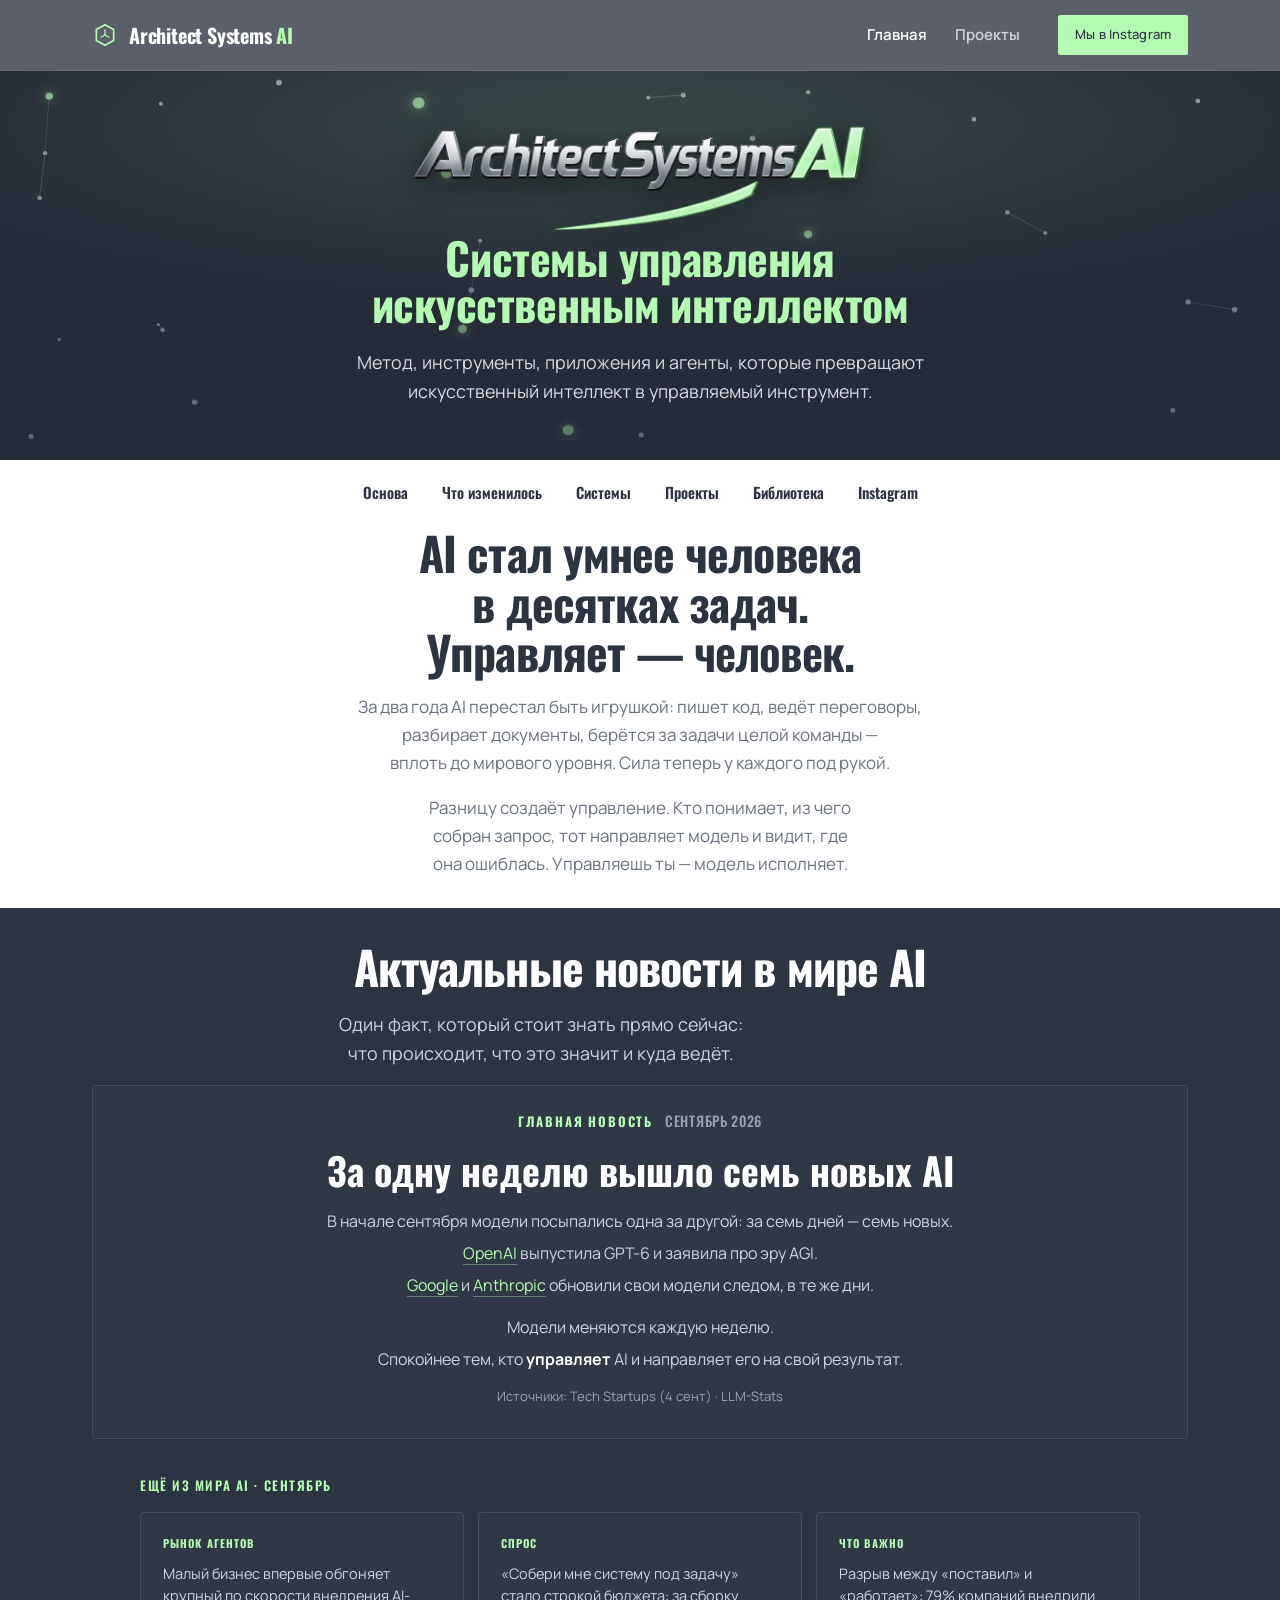
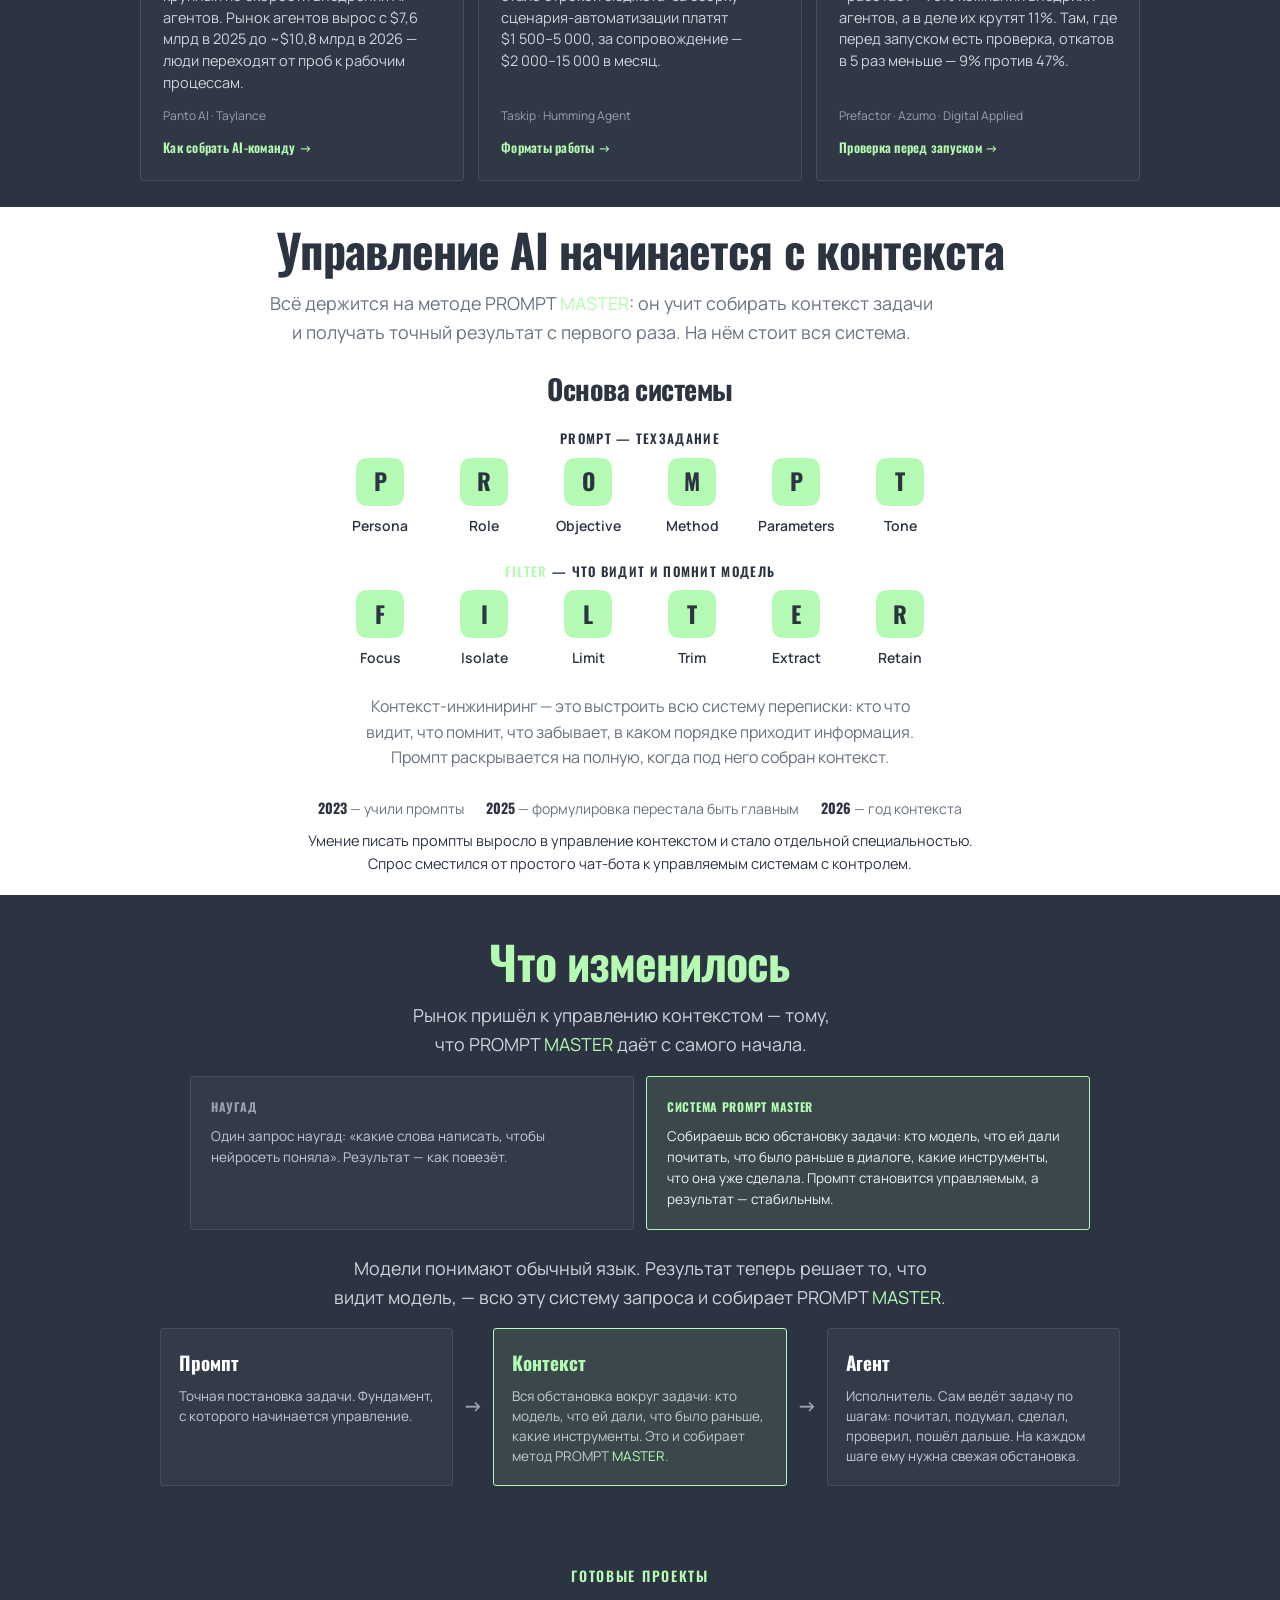
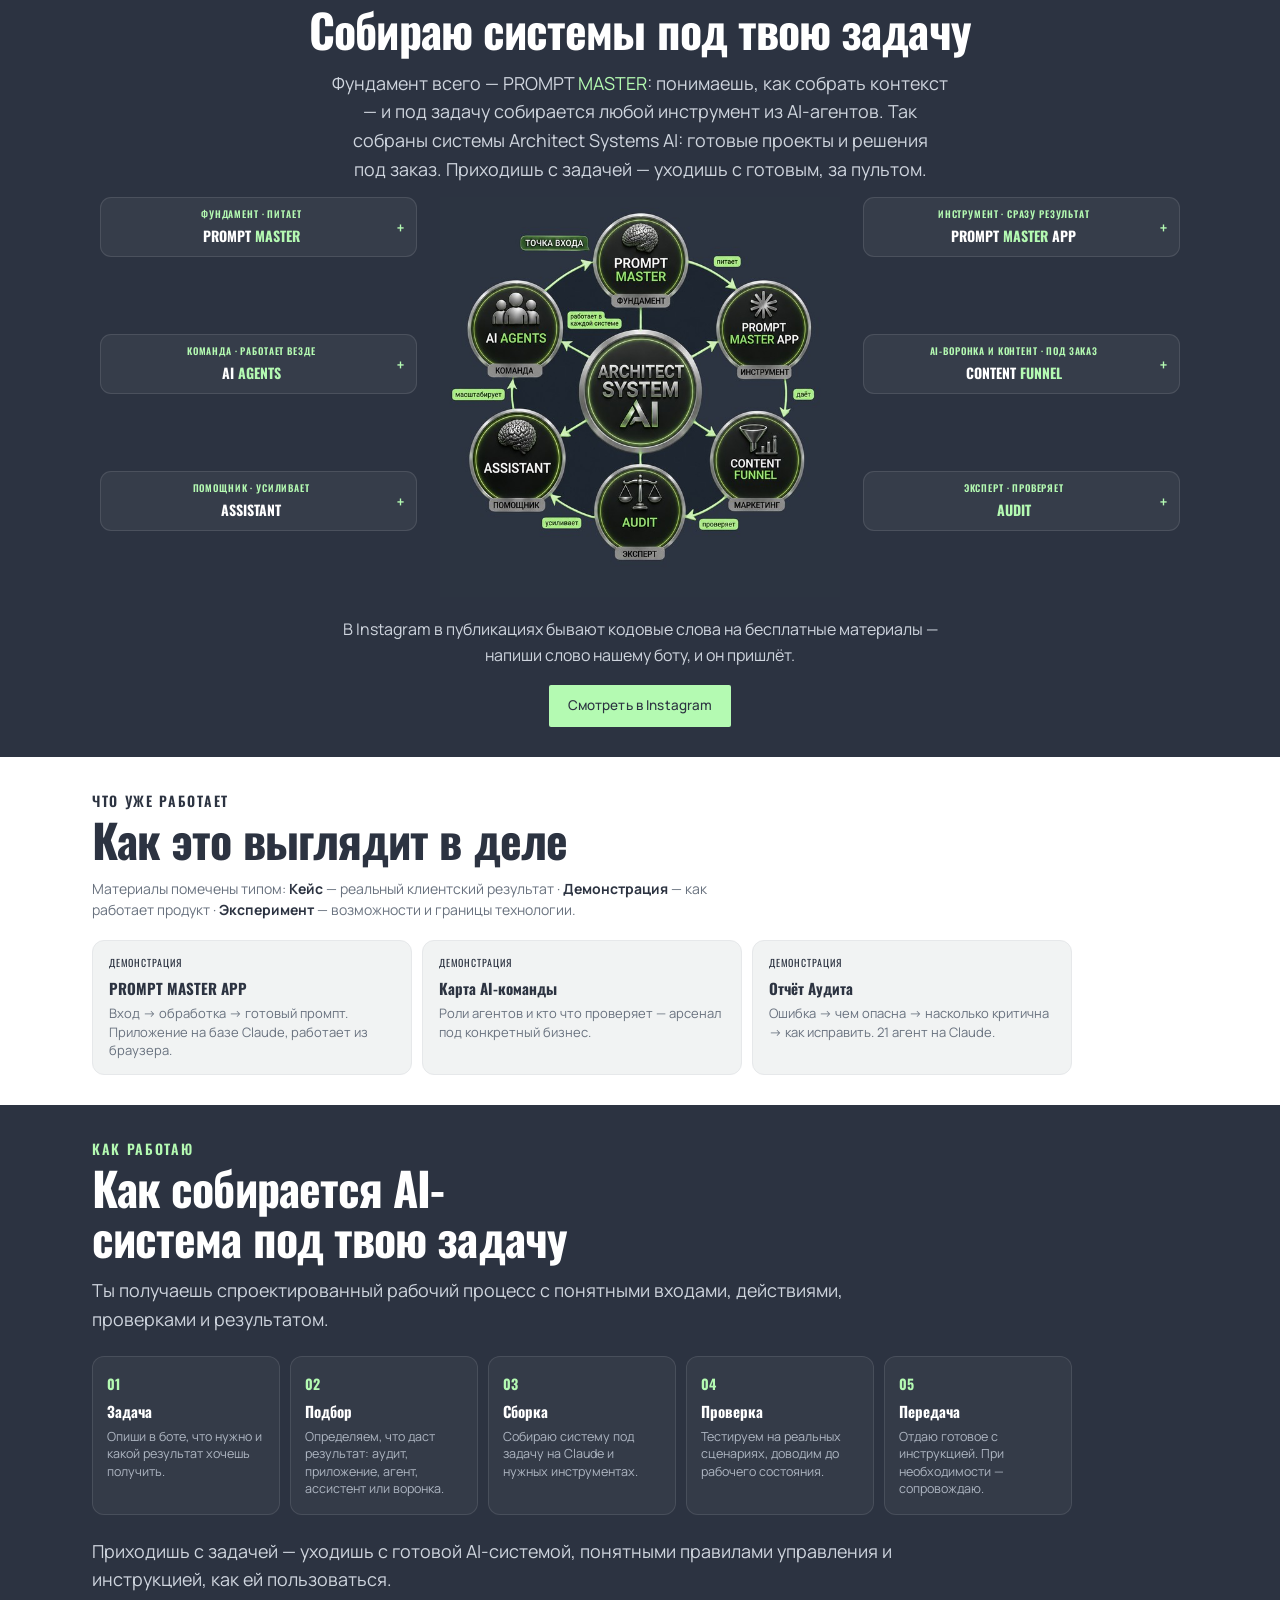
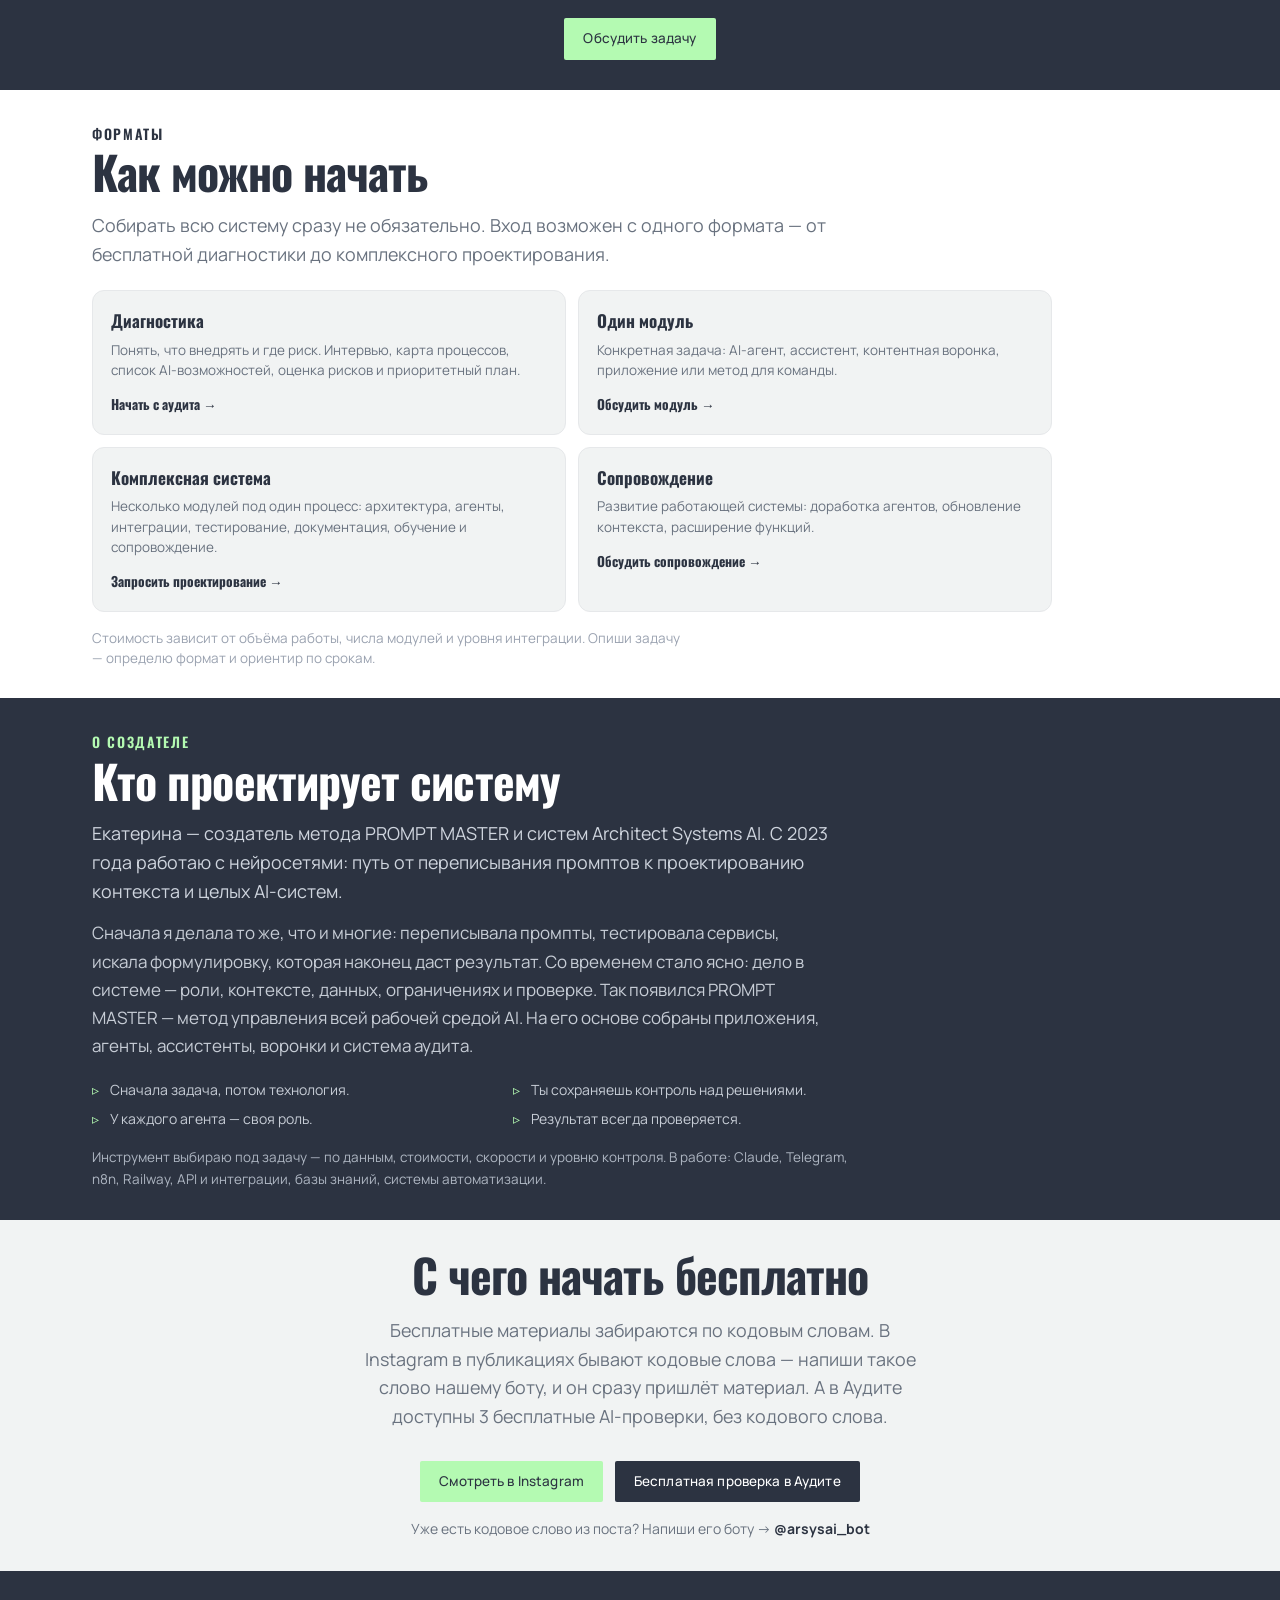
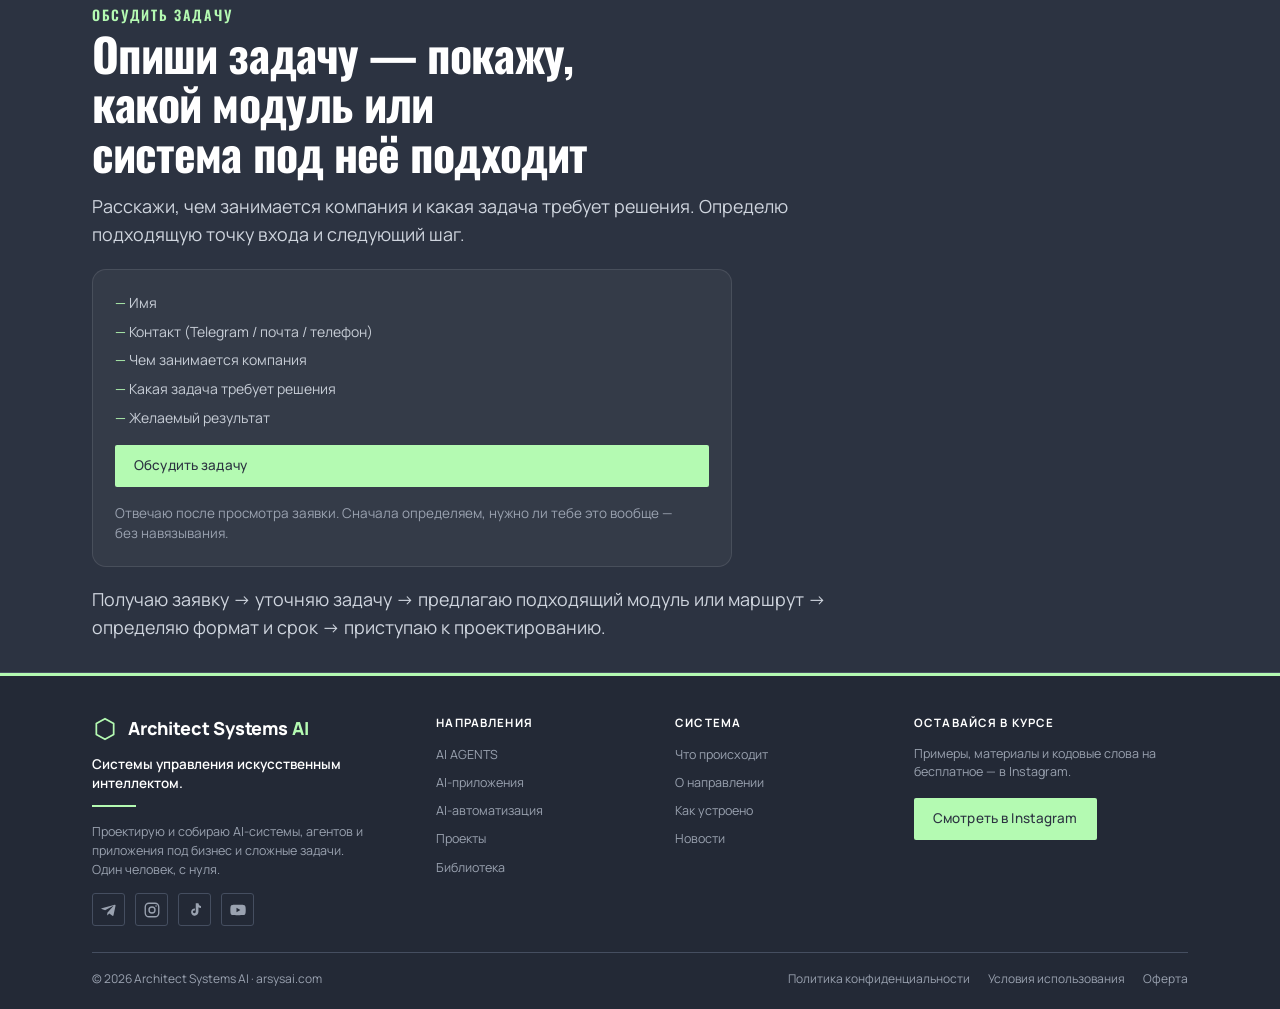
==== index.html @ 5eb2f44f "Добавлена Золотая библиотека инженера (biblioteka.html) + ссылки в хабе (лента + футер)" ====
<!DOCTYPE html>
<html lang="ru">
<head>
<meta charset="UTF-8">
<meta name="viewport" content="width=device-width, initial-scale=1.0">
<title>Architect Systems AI — управление искусственным интеллектом</title>
<meta name="description" content="Architect Systems AI — направление, которое создаёт системы управления искусственным интеллектом: метод, инструменты, приложения и агенты.">
<link rel="preconnect" href="https://fonts.googleapis.com">
<link rel="preconnect" href="https://fonts.gstatic.com" crossorigin>
<link href="https://fonts.googleapis.com/css2?family=Oswald:wght@400;500;600;700&family=Manrope:wght@400;500;600;700;800&family=Inter:wght@400;500;600;700;800;900&display=swap" rel="stylesheet">
<style>
:root{
  --dark:#2c3341; --dark-1:#252b37; --dark-2:#333b49; --dark-3:#454e60;
  --green:#B4FAB2; --green-2:#B4FAB2; --green-soft:rgba(180,250,178,.12); --green-ink:#2c3341;
  --grey:#b9bdbf; --mist:#f1f3f3; --paper:#fafbfb; --white:#ffffff;
  --ink:#2c3341; --muted:#69727f; --muted-d:#9aa2b0; --line:#e6e8ea;
  --r:3px; --maxw:1160px;
  --ease:cubic-bezier(.22,.61,.36,1);
  --font:'Manrope','Inter',-apple-system,BlinkMacSystemFont,'Segoe UI',sans-serif;
  --disp:'Oswald','Manrope','Inter',sans-serif;
}
*{margin:0;padding:0;box-sizing:border-box}
html{scroll-behavior:smooth;-webkit-text-size-adjust:100%}
body{font-family:var(--font);background:var(--white);color:var(--ink);font-size:17px;line-height:1.62;font-weight:400;-webkit-font-smoothing:antialiased;text-rendering:optimizeLegibility;overflow-x:hidden}
a{color:inherit;text-decoration:none}
canvas{display:block}
::selection{background:var(--green);color:var(--dark)}
.wrap{max-width:var(--maxw);margin:0 auto;padding:0 32px}
section{position:relative}
.dark{background:var(--dark);color:var(--white)}
.mist{background:var(--mist)}
.sec{padding:100px 0}
@media(max-width:680px){.sec{padding:20px 0}.wrap{padding:0 22px}}

h1,h2,h3{font-family:var(--disp);font-weight:800;letter-spacing:-.02em;line-height:1.08;text-wrap:balance}
h1{font-size:clamp(34px,5vw,60px)}
h2{font-size:clamp(28px,3.8vw,46px)}
h3{font-size:clamp(19px,2vw,24px);font-weight:600}
.kick{display:inline-block;font-family:var(--disp);font-size:14px;font-weight:600;letter-spacing:.12em;text-transform:uppercase;color:var(--green-ink)}
.dark .kick{color:var(--green)}
.lead{font-size:clamp(17px,1.4vw,20px);line-height:1.6;color:var(--muted);max-width:62ch;font-weight:400}
.dark .lead{color:#cfd5de}
p.body{font-size:17px;line-height:1.66;color:var(--muted);max-width:62ch;font-weight:400}
.dark p.body{color:#c7cdd6}
.gk{color:var(--green-ink);font-weight:600}
.dark .gk{color:var(--green)}

.btn{display:inline-flex;align-items:center;gap:8px;font-family:var(--font);font-size:13.5px;font-weight:500;letter-spacing:.01em;padding:9px 18px;border-radius:2px;border:1px solid transparent;cursor:pointer;transition:all .2s var(--ease);white-space:nowrap}
.btn:active{transform:translateY(1px)}
.btn-green{background:var(--green);color:var(--dark)}
.btn-green:hover{background:var(--green);filter:brightness(1.06)}
.btn-ghost{background:transparent;border-color:var(--dark-3);color:var(--white)}
.btn-ghost:hover{border-color:var(--green);color:var(--green)}
.btn-dark{background:var(--dark);color:var(--white)}
.btn-dark:hover{background:#1e232d}

.nav{position:sticky;top:0;z-index:60;background:rgba(44,51,65,.78);backdrop-filter:blur(16px);border-bottom:1px solid rgba(255,255,255,.08)}
.nav-in{display:flex;align-items:center;justify-content:space-between;height:70px}
.brand{display:flex;align-items:center;gap:11px;font-family:var(--disp);font-weight:800;font-size:20px;letter-spacing:-.01em;color:#fff}
.brand .hex{width:26px;height:26px;flex:0 0 auto}
.brand .ai{color:var(--green)}
.nav .btn{padding:8px 16px;font-size:13px}
html,body{overflow-x:hidden}
.nav-in{gap:12px}
.brand span{white-space:nowrap}
@media(max-width:680px){
  .nav-in{height:56px}
  .brand{font-size:15px;gap:8px}
  .brand .hex{width:22px;height:22px}
  .nav-in nav{display:none!important}
  .nav .btn{padding:7px 11px;font-size:12px;white-space:nowrap;flex:0 0 auto}
}

.hero{position:relative;overflow:hidden;background:var(--dark-1)}
#net{position:absolute;inset:0;width:100%;height:100%}
.hero-veil{position:absolute;inset:0;background:radial-gradient(110% 80% at 50% 14%,rgba(180,250,178,.14),transparent 58%),linear-gradient(180deg,rgba(37,43,55,.28),rgba(37,43,55,.62))}
.hero-in{position:relative;z-index:2;width:100%;display:flex;justify-content:center;text-align:center;padding:22px 0 54px}
.hero-left{max-width:900px;margin:0 auto}
@media(max-width:860px){.hero-left{max-width:100%}}
.hero .postline{color:var(--green);max-width:none;margin:0 auto}
.hero .lead{margin:22px auto 0;max-width:54ch;color:#d7dce3}
.hero-foot{position:relative;z-index:2;padding-bottom:28px}
.hero-foot .wrap{display:flex;flex-wrap:wrap;gap:12px 30px;font-family:var(--disp);font-size:16px;font-weight:600;color:#cfd5de}
.hero-foot a{color:#cfd5de;transition:color .2s}
.hero-foot a:hover{color:var(--green)}

/* логотип бренда (реальный файл logo.png) */
.logo-img{display:block;width:100%;max-width:min(480px,80%);height:auto;margin:0 auto -18px;filter:drop-shadow(0 6px 16px rgba(0,0,0,.5))}
@media(max-width:520px){.logo-img{max-width:78%}}
.postline{font-family:var(--disp);font-weight:700;color:var(--green);font-size:clamp(26px,4.4vw,44px);letter-spacing:-.01em;line-height:1.04;max-width:15ch}
@media(max-width:520px){.logo3d{white-space:normal}}

.asym{display:grid;grid-template-columns:1.1fr .9fr;gap:52px;align-items:end}
@media(max-width:820px){.asym{grid-template-columns:1fr;gap:22px}}

/* новостной блок */
.newshead{display:flex;flex-wrap:wrap;gap:12px;align-items:center;margin-bottom:18px}
.newstag{font-family:var(--disp);font-size:13px;font-weight:700;letter-spacing:.14em;text-transform:uppercase;color:var(--green)}
.newsdate{font-family:var(--disp);font-size:14px;color:var(--muted-d);font-weight:500;text-transform:uppercase;letter-spacing:.05em}
.roads{display:grid;grid-template-columns:1fr 1fr;gap:14px;margin-top:40px}
.road{border-radius:var(--r);padding:32px 30px;display:flex;flex-direction:column}
.road .rlabel{font-family:var(--disp);font-size:14px;font-weight:600;letter-spacing:.08em;text-transform:uppercase;margin-bottom:14px;display:inline-flex;align-items:center;gap:9px}
.road .rlabel .ar{font-size:17px}
.road h3{font-size:21px;margin-bottom:12px}
.road p{font-size:15.5px;line-height:1.55}
.road .big{font-family:var(--disp);font-weight:700;font-size:clamp(34px,4.4vw,52px);letter-spacing:0;line-height:1;margin:16px 0 6px}
.road .cap{font-size:14px}
.road .fact{margin-top:auto;padding-top:18px;font-family:var(--disp);font-size:14px;font-weight:600;letter-spacing:.04em;text-transform:uppercase}
.road-down{background:var(--dark-2);border:1px solid var(--dark-3)}
.road-down .rlabel{color:var(--muted-d)}
.road-down h3{color:#fff}
.road-down p{color:#c3cad3}
.road-down .big{color:#fff}
.road-down .fact{color:var(--green)}
.road-up{background:var(--green)}
.road-up .rlabel,.road-up h3,.road-up p,.road-up .big,.road-up .fact{color:var(--dark)}
@media(max-width:760px){.roads{grid-template-columns:1fr}}
.sources{margin-top:28px;display:flex;flex-wrap:wrap;gap:10px 16px;align-items:center;font-size:13.5px;color:var(--muted-d)}
.sources a{color:#cfd5de;border-bottom:1px solid var(--dark-3);padding-bottom:2px;transition:all .2s}
.sources a:hover{color:var(--green);border-color:var(--green)}
.newsitem{border:1px solid var(--dark-3);background:rgba(255,255,255,.02);border-radius:var(--r);padding:40px;margin-top:42px}
.newstitle{font-family:var(--disp);font-size:clamp(24px,3.2vw,38px);color:#fff;line-height:1.05;letter-spacing:0;margin-bottom:14px;font-weight:700}
.newscta{margin-top:20px;display:flex;flex-wrap:wrap;align-items:center;justify-content:space-between;gap:18px;padding:24px 30px;background:var(--dark-2);border:1px solid var(--dark-3);border-radius:var(--r)}
.newscta p{color:#fff;font-size:16px;font-weight:500;max-width:46ch}
@media(max-width:680px){.newsitem{padding:26px 22px}}

/* что такое ASA */
.def{background:var(--mist);border:1px solid var(--line);border-radius:var(--r);padding:38px 40px;margin-top:32px}
.def .short{font-family:var(--disp);font-weight:600;font-size:clamp(22px,2.6vw,32px);line-height:1.15;letter-spacing:0;color:var(--ink);border-left:3px solid var(--green);padding-left:22px;margin-top:24px}
.def .short .gk{color:var(--green-ink)}
@media(max-width:680px){.def{padding:28px 24px}}
.pullline{font-family:var(--disp);font-weight:800;font-size:clamp(20px,2.3vw,27px);line-height:1.25;color:var(--ink);border-left:3px solid var(--green);padding-left:20px;margin:24px 0}

/* что создаёт */
.pillars{display:grid;grid-template-columns:repeat(3,1fr);gap:14px;margin-top:44px}
.pillar{background:var(--dark-2);border:1px solid var(--dark-3);border-radius:var(--r);padding:32px 28px;transition:border-color .25s}
.pillar:hover{border-color:var(--green)}
.pillar .pn{font-family:var(--disp);font-size:14px;font-weight:600;letter-spacing:.1em;text-transform:uppercase;color:var(--green);margin-bottom:16px}
.pillar h3{color:#fff;margin-bottom:11px;font-size:22px}
.pillar p{font-size:15px;color:#c3cad3;line-height:1.55}
@media(max-width:820px){.pillars{grid-template-columns:1fr}}

/* как устроено */
.ladder{display:flex;flex-direction:column;gap:12px;margin-top:42px}
.lrow{display:grid;grid-template-columns:minmax(170px,240px) 1fr;gap:24px;align-items:center;background:var(--white);border:1px solid var(--line);border-radius:var(--r);padding:24px 28px}
.lrow .lterm{font-family:var(--disp);font-weight:600;font-size:clamp(18px,1.9vw,22px);color:var(--ink);letter-spacing:.01em}
.lrow .ldesc{font-size:16px;color:var(--muted);line-height:1.5}
.lrow.hl{background:var(--dark);border-color:var(--dark)}
.lrow.hl .lterm{color:var(--green)}
.lrow.hl .ldesc{color:#dfe4ea}
@media(max-width:620px){.lrow{grid-template-columns:1fr;gap:6px;padding:20px 22px}}
.chain{display:flex;flex-wrap:wrap;align-items:center;gap:10px 12px;margin-top:20px;padding:26px 30px;background:var(--dark);border-radius:var(--r)}
.chain .cn{font-family:var(--disp);font-weight:600;font-size:clamp(15px,1.7vw,20px);color:#fff;letter-spacing:.02em;text-transform:uppercase}
.chain .cn.k{color:var(--green)}
.chain .ca{color:var(--muted-d);font-weight:700;font-size:16px}

/* что создано */
.names{display:flex;flex-wrap:wrap;gap:12px;margin:38px 0 32px}
.names a{display:inline-flex;align-items:center;gap:11px;padding:14px 24px;border:1px solid var(--line);border-radius:var(--r);font-family:var(--disp);font-size:18px;font-weight:600;letter-spacing:.02em;color:var(--ink);background:var(--white);transition:all .2s var(--ease)}
.names a::before{content:"";width:8px;height:8px;background:var(--green);flex:0 0 auto}
.names a:hover{border-color:var(--green-ink)}

.cta{text-align:center;max-width:720px;margin:0 auto}
.cta h2{margin-bottom:16px}
.cta .lead{margin:0 auto 30px;color:#cfd5de}
.cta .btns{display:flex;gap:12px;justify-content:center;flex-wrap:wrap}
.cta .note{margin-top:20px;font-size:14px;color:var(--muted-d)}

.foot{background:#232936;color:var(--muted-d);padding:0 0 20px;border-top:1px solid var(--dark-3)}
.foot-accent{height:3px;background:var(--green);width:100%}
.foot .wrap{padding-top:38px}
.foot-grid{display:grid;grid-template-columns:1.5fr 1fr 1fr 1.3fr;gap:28px;padding-bottom:26px;border-bottom:1px solid var(--dark-3)}
.foot-mark{display:flex;align-items:center;gap:10px;font-weight:800;font-size:18px;letter-spacing:-.01em;color:#fff;margin-bottom:12px}
.foot-mark .hex{width:26px;height:26px;flex:0 0 auto}
.foot-mark .ai{color:var(--green)}
.foot-pos{color:#fff;font-size:13.5px;font-weight:600;line-height:1.4;max-width:28ch;margin-bottom:12px}
.foot-divider{width:44px;height:2px;background:var(--green);margin:0 0 16px}
.foot-desc{font-size:12.5px;line-height:1.5;color:var(--muted-d);max-width:34ch}
.foot-social{display:flex;gap:10px;margin-top:14px}
.foot-social a{width:33px;height:33px;border:1px solid var(--dark-3);border-radius:3px;display:flex;align-items:center;justify-content:center;color:var(--muted-d);transition:all .2s}
.foot-social a:hover{border-color:var(--green);color:var(--green)}
.foot-social svg{width:18px;height:18px}
.foot h5{color:#fff;font-size:11.5px;font-weight:700;letter-spacing:.1em;text-transform:uppercase;margin-bottom:12px}
.foot-col ul{list-style:none;display:flex;flex-direction:column;gap:8px;font-size:12.5px}
.foot-col ul a:hover{color:var(--green)}
.foot-sub .btn{margin-top:16px}
.foot-bot{padding-top:16px;display:flex;justify-content:space-between;gap:12px;flex-wrap:wrap;font-size:12px}
.foot-legal{display:flex;gap:18px;flex-wrap:wrap}
.foot-legal a{transition:color .2s}
.foot-legal a:hover{color:var(--green)}
@media(max-width:860px){.foot-grid{grid-template-columns:1fr 1fr;gap:32px}}
@media(max-width:560px){.foot-grid{grid-template-columns:1fr;gap:22px}.foot .wrap{padding-top:28px}}

@media(max-width:680px){
  .kick,h1,h2,h3,.lead,p.body,.src,.newstitle,.pullline,.def,.pillar{text-align:center}
  .asym>div,.hero-left{text-align:center}
  .hero-left{max-width:100%}
  .pullline{border-left:none;border-top:3px solid var(--green);padding:16px 0 0}
  .def .short{border-left:none;border-top:3px solid var(--green);padding:16px 0 0}
  .newshead,.sources,.names,.hero-foot .wrap,.road .rlabel,.foot-mark,.foot-social,.foot-legal,.cta .btns{justify-content:center}
  .lrow{grid-template-columns:1fr;text-align:center}
  .road,.foot-grid,.foot-bot{text-align:center}
  .foot-pos,.foot-desc,.foot-divider{margin-left:auto;margin-right:auto}
  #built{text-align:center}
}
.rv{opacity:0;transform:translateY(24px);transition:opacity .6s var(--ease),transform .6s var(--ease)}
.rv.in{opacity:1;transform:none}
@media(prefers-reduced-motion:reduce){.rv{opacity:1;transform:none;transition:none}}

/* === всё по центру + компактнее (десктоп и мобилка) === */
.sec{padding:30px 0;text-align:center}
.sec>.wrap>*{margin-left:auto;margin-right:auto}
/* всё по центру; строки балансируем, чтобы предложение не начиналось в конце строки */
.sec .lead{text-wrap:balance}
.sec .body{max-width:640px;margin-left:auto;margin-right:auto;text-wrap:balance}
h1,h2,h3,.pullline{text-wrap:balance}
.asym{grid-template-columns:1fr;justify-items:center;gap:16px;max-width:820px}
.asym>div{text-align:center}
.newsitem{text-align:center}
.newshead,.sources,.names,.newscta,.chain{justify-content:center}
.road{text-align:center}
.road .rlabel{justify-content:center}
.ladder{max-width:860px}
.lrow{grid-template-columns:1fr;text-align:center;gap:8px}
.def{text-align:center}
.def .short,.pullline{border-left:none;border-top:3px solid var(--green);padding:16px 0 0}
.pillar{text-align:center}
/* контентные секции ниже кольца — текст по левому краю, без «пирамид» */
#proof,#process,#formats,#about,#faq,#cta{text-align:left}
#proof>.wrap>*,#process>.wrap>*,#formats>.wrap>*,#about>.wrap>*,#faq>.wrap>*,#cta>.wrap>*{margin-left:0!important;margin-right:0!important}
#proof .lead,#process .lead,#formats .lead,#about .lead,#about .body,#faq .q,#faq .a,#cta .lead,#formats .afterreq,#cta .afterreq,#proof .prooftypes{margin-left:0!important;margin-right:0!important;max-width:74ch;text-align:left;text-wrap:pretty}
/* раздел «Что изменилось» — компактнее, заголовок зелёный */
#what{padding-bottom:20px}
#ladder{padding-top:22px}
#ladder h2{color:var(--green)}
#ladder .beforeafter{margin-top:18px}
#ladder .lead{margin-top:10px}
#ladder .steps3{margin-top:16px}
/* лицо ASA — карточки систем */
.sysintro{max-width:820px;margin:0 auto}
.sysgrid{display:grid;grid-template-columns:repeat(3,1fr);gap:14px;margin-top:38px;text-align:left}
@media(max-width:900px){.sysgrid{grid-template-columns:1fr 1fr}}
@media(max-width:600px){.sysgrid{grid-template-columns:1fr}}
.syscard{display:flex;flex-direction:column;background:var(--white);border:1px solid var(--line);border-radius:var(--r);padding:26px 24px;text-decoration:none;transition:box-shadow .25s,border-color .25s}
.syscard:hover{box-shadow:0 18px 40px -26px rgba(44,51,65,.3);border-color:var(--green)}
.syscard.base{border-color:var(--green);background:rgba(180,250,178,.07)}
/* кольцо-экосистема ASA */
.eco{position:relative;max-width:760px;margin:34px auto 0;aspect-ratio:1/1}
.eco-ring{position:absolute;inset:0;pointer-events:none}
.eco-ring svg{width:100%;height:100%;display:block}
.eco-center{position:absolute;left:50%;top:50%;transform:translate(-50%,-50%);width:32%;aspect-ratio:1;border-radius:50%;background:var(--dark);color:#fff;display:flex;align-items:center;justify-content:center;text-align:center;font-family:'Oswald',sans-serif;font-weight:700;font-size:clamp(13px,1.6vw,19px);line-height:1.15;letter-spacing:.02em;box-shadow:0 20px 50px -20px rgba(44,51,65,.5)}
.eco-center b{color:var(--green)}
.eco-node{position:absolute;transform:translate(-50%,-50%);width:30%;background:var(--white);border:1px solid var(--line);border-radius:14px;padding:12px 14px;text-align:left;text-decoration:none;box-shadow:0 12px 30px -22px rgba(44,51,65,.5);transition:border-color .2s,box-shadow .2s}
.eco-node:hover{border-color:var(--green);box-shadow:0 16px 34px -20px rgba(44,51,65,.45)}
.eco-node.entry{border-color:var(--green);background:rgba(180,250,178,.10)}
.eco-node .en-role{font-family:'Oswald',sans-serif;font-weight:600;font-size:10.5px;letter-spacing:.12em;text-transform:uppercase;color:var(--green-ink)}
.eco-node .en-name{font-family:'Oswald',sans-serif;font-weight:700;font-size:15px;color:var(--ink);margin-top:2px}
.eco-node .en-d{font-size:11.5px;color:var(--muted);line-height:1.35;margin-top:5px}
.eco-node .en-entry{display:inline-block;margin-top:6px;font-family:'Oswald',sans-serif;font-size:9.5px;font-weight:600;letter-spacing:.08em;text-transform:uppercase;color:var(--dark);background:var(--green);border-radius:20px;padding:2px 8px}
.n1{left:50%;top:12%}.n2{left:82%;top:31%}.n3{left:82%;top:69%}.n4{left:50%;top:88%}.n5{left:18%;top:69%}.n6{left:18%;top:31%}
.eco-verb{position:absolute;transform:translate(-50%,-50%);font-family:'Oswald',sans-serif;font-weight:600;font-size:10.5px;letter-spacing:.06em;text-transform:uppercase;color:var(--muted);background:var(--mist);padding:4px 9px;border-radius:20px;border:1px solid var(--line);white-space:nowrap}
.v1{left:70%;top:15%}.v2{left:90%;top:50%}.v3{left:70%;top:85%}.v4{left:30%;top:85%}.v5{left:10%;top:50%}.v6{left:30%;top:15%}
.scen{max-width:820px;margin:24px auto 0;display:flex;flex-direction:column;gap:10px}
.scenrow{display:flex;gap:14px;align-items:baseline;background:var(--mist);border:1px solid var(--line);border-radius:12px;padding:13px 20px;text-align:left}
.scenrow .scl{font-family:'Oswald',sans-serif;font-weight:600;font-size:12px;letter-spacing:.1em;text-transform:uppercase;color:var(--green-ink);white-space:nowrap}
.scenrow .scflow{color:var(--ink);font-size:15px;line-height:1.4}
/* тёмный showcase: круг в центре, карточки вокруг него */
.darkshow{background:var(--dark)}
.midcta{max-width:640px;margin:20px auto 0;text-align:center}
.midcta p{color:#cfd5de;font-size:16px;margin-bottom:16px}
.cxlead{max-width:760px;margin:14px auto 0;color:var(--muted);font-size:16px;line-height:1.6;text-wrap:balance}
.cxpair{display:grid;grid-template-columns:1fr 1fr;gap:16px;max-width:960px;margin:24px auto 0;text-align:left}
@media(max-width:760px){.cxpair{grid-template-columns:1fr}}
.cxcol{background:var(--mist);border:1px solid var(--line);border-radius:14px;padding:18px 20px}
.cxcol.filter{border-color:var(--green);background:rgba(180,250,178,.06)}
.cxcol h3{font-family:'Oswald',sans-serif;font-size:18px;color:var(--ink)}
.cxcol .sub{font-size:12.5px;color:var(--muted);margin:2px 0 12px}
.cxrow{display:flex;gap:10px;align-items:flex-start;padding:7px 0;border-top:1px solid var(--line)}
.cxrow .l{flex:0 0 auto;width:24px;height:24px;border-radius:6px;background:var(--green);color:var(--dark);font-family:'Oswald',sans-serif;font-weight:700;font-size:13px;display:flex;align-items:center;justify-content:center}
.cxrow .t{font-size:13px;color:var(--muted);line-height:1.4}
.cxrow .t b{color:var(--ink)}
.cxtrend{max-width:820px;margin:26px auto 0;display:flex;flex-direction:column;gap:10px}
.cxtl{display:flex;gap:10px 22px;justify-content:center;flex-wrap:wrap;font-size:14px;color:var(--muted)}
.cxtl span b{color:var(--green-ink);font-family:'Oswald',sans-serif}
.cxnote{font-size:14.5px;color:var(--ink);line-height:1.55;text-wrap:balance}
.forwho{max-width:760px;margin:22px auto 0;display:flex;flex-direction:column;gap:10px}
.forwho .fw{background:var(--mist);border:1px solid var(--line);border-radius:12px;padding:13px 18px;text-align:center}
.forwho .fw b{color:var(--ink);font-family:'Oswald',sans-serif;font-weight:700}
.forwho .fw span{color:var(--muted)}
.faq{max-width:720px;margin:20px auto 0}
.faq .q{font-family:'Oswald',sans-serif;font-weight:700;font-size:17px;color:var(--ink);margin-top:18px}
.faq .a{color:var(--muted);font-size:15px;margin-top:4px;text-wrap:balance}
.ecolayout{display:grid;gap:11px;max-width:1080px;margin:14px auto 0;align-items:center;
  grid-template-columns:0.9fr 1.2fr 0.9fr;
  grid-template-areas:"c1 mid c4" "c2 mid c5" "c3 mid c6"}
.circleimg{grid-area:mid;width:100%;max-width:400px;height:auto;display:block;justify-self:center}
.ecocard{align-self:start;background:rgba(255,255,255,.05);border:1px solid rgba(255,255,255,.10);border-radius:11px;transition:border-color .2s,background .2s}
.ecocard[open]{border-color:var(--green);background:rgba(180,250,178,.06)}
.ecocard>summary{list-style:none;cursor:pointer;padding:9px 28px 9px 13px;position:relative;user-select:none}
.ecocard>summary::-webkit-details-marker{display:none}
.ecocard>summary::after{content:'+';position:absolute;right:12px;top:50%;transform:translateY(-50%);font-family:'Oswald',sans-serif;font-size:17px;color:var(--green);line-height:1}
.ecocard[open]>summary::after{content:'\2013'}
.ecocard .ecv{font-family:'Oswald',sans-serif;font-size:9.5px;font-weight:600;letter-spacing:.09em;text-transform:uppercase;color:var(--green)}
.ecocard .ecn{font-family:'Oswald',sans-serif;font-size:14px;font-weight:700;color:#fff;margin-top:2px}
.ecocard .ecbody{padding:0 13px 11px}
.ecocard .ecgo{display:inline-flex;align-items:center;gap:6px;margin-top:10px;font-family:'Oswald',sans-serif;font-size:10px;font-weight:600;letter-spacing:.06em;text-transform:uppercase;color:var(--dark);background:var(--green);padding:6px 13px;border-radius:20px;transition:gap .2s,filter .2s}
.ecocard .ecgo:hover{filter:brightness(1.08);gap:9px}
.ecocard .ecstat{display:inline-flex;align-items:center;gap:6px;margin:2px 0 8px;font-family:'Oswald',sans-serif;font-size:9.5px;font-weight:600;letter-spacing:.06em;text-transform:uppercase;padding:5px 12px;border-radius:20px;cursor:pointer;text-decoration:none;transition:filter .2s,border-color .2s,color .2s,transform .2s}
.ecocard .ecstat.ready{background:var(--green);color:var(--dark)}
.ecocard .ecstat.ready:hover{filter:brightness(1.08);transform:translateY(-1px)}
.ecocard .ecstat.order{background:transparent;border:1px solid rgba(255,255,255,.28);color:#c2c9d3}
.ecocard .ecstat.order:hover{border-color:var(--green);color:var(--green);transform:translateY(-1px)}
.ecocard .ecd{font-size:11px;color:#aeb6c2;line-height:1.4}
.c1{grid-area:c1}.c2{grid-area:c2}.c3{grid-area:c3}.c4{grid-area:c4}.c5{grid-area:c5}.c6{grid-area:c6}
.darkshow .doctrl{color:#cfd5de}
.darkshow .scenrow{background:rgba(255,255,255,.045);border-color:rgba(255,255,255,.10)}
.darkshow .scenrow .scflow{color:#e6e9ee}
.darkshow .scenrow .scl{color:var(--green)}
.scenhead{max-width:820px;margin:26px auto 6px;font-family:'Oswald',sans-serif;font-size:12px;font-weight:600;letter-spacing:.12em;text-transform:uppercase;color:var(--green)}
@media(max-width:860px){
  .ecolayout{grid-template-columns:1fr 1fr;grid-template-areas:"mid mid" "c1 c4" "c2 c5" "c3 c6"}
  .circleimg{max-width:340px;margin-bottom:6px}
}
@media(max-width:460px){.ecolayout{grid-template-columns:1fr;grid-template-areas:"mid" "c1" "c4" "c2" "c5" "c3" "c6"}}
@media(max-width:760px){
  .eco{aspect-ratio:auto;max-width:440px;display:flex;flex-direction:column;gap:0}
  .eco-ring{display:none}
  .eco-center{position:static;transform:none;width:auto;aspect-ratio:auto;border-radius:16px;padding:18px;font-size:20px;order:0;margin-bottom:4px}
  .eco-node{position:static;transform:none;width:auto;order:0}
  .eco-verb{position:static;transform:none;order:0;margin:7px auto}
  .n1{order:1}.v1{order:2}.n2{order:3}.v2{order:4}.n3{order:5}.v3{order:6}.n4{order:7}.v4{order:8}.n5{order:9}.v5{order:10}.n6{order:11}.v6{order:12}
  .scenrow{flex-direction:column;gap:4px}
}
.syscard .sk{font-family:'Oswald',sans-serif;font-size:12px;font-weight:600;letter-spacing:.12em;text-transform:uppercase;color:var(--green-ink);margin-bottom:10px}
.syscard h3{font-size:20px;margin-bottom:8px;color:var(--ink)}
.syscard p{font-size:14.5px;color:var(--muted);line-height:1.5;flex:1}
.syscard .go{margin-top:16px;font-weight:700;font-size:14px;color:var(--green-ink);display:inline-flex;gap:6px}
/* ссылки-слова под хедером — без полосы, зелёные при наведении */
.subbar{background:transparent;padding:20px 0 0}
.subbar .wrap{display:flex;flex-wrap:wrap;justify-content:center;gap:12px 34px;font-family:var(--disp);font-size:15px;font-weight:600}
.subbar a{color:var(--ink);transition:color .2s}
.subbar a:hover,.subbar a:active,.subbar a:focus{color:var(--green)}
/* текст новости — короткие строки, ссылки в словах */
.newstext{max-width:640px;margin:18px auto 0}
.newstext p{color:#cfd5de;font-size:16px;line-height:1.5;margin-bottom:8px}
.newstext p.mt{margin-top:18px}
.newstext a{color:var(--green);border-bottom:1px solid rgba(180,250,178,.4);transition:border-color .2s}
.newstext a:hover{border-color:var(--green)}
.newstext strong{color:#fff}
/* поджать новостной блок — меньше пустого места */
#why{padding-top:34px;padding-bottom:26px}
#why .newsitem{margin-top:18px;padding:24px 28px}
#why .lead{margin-top:12px}
/* мини-лента новостей рынка — ведёт к тому, чем занимается ASA */
.newsmore{max-width:1000px;margin:36px auto 0;text-align:left}
.newsmore .mlabel2{font-family:var(--disp);font-size:13px;font-weight:600;letter-spacing:.12em;text-transform:uppercase;color:var(--green);margin-bottom:16px}
.newsgrid{display:grid;grid-template-columns:repeat(3,1fr);gap:14px}
.newscard{display:flex;flex-direction:column;text-align:left;border:1px solid var(--dark-3);background:rgba(255,255,255,.02);border-radius:var(--r);padding:22px;transition:border-color .2s,transform .2s}
.newscard:hover{border-color:var(--green);transform:translateY(-3px)}
.newscard .nctag{font-family:var(--disp);font-size:11px;font-weight:700;letter-spacing:.1em;text-transform:uppercase;color:var(--green);margin-bottom:10px}
.newscard p{color:#cfd5de;font-size:14.5px;line-height:1.5;margin-bottom:12px}
.newscard .ncsrc{font-size:12px;color:var(--muted-d);margin-top:auto;margin-bottom:12px}
.newscard .ncgo{font-family:var(--disp);font-size:13px;font-weight:600;letter-spacing:.02em;color:var(--green);display:inline-flex;gap:6px;transition:gap .2s}
.newscard:hover .ncgo{gap:10px}
@media(max-width:860px){.newsgrid{grid-template-columns:1fr}.newsmore{text-align:center}.newscard{text-align:center}.newscard .ncsrc{margin-top:8px}}
/* метод — только буквы в ряд (значок + подпись), читается PROMPT */
.pm{white-space:nowrap}
.gr{color:var(--green)}
.mhead{font-family:'Oswald',sans-serif;font-weight:700;font-size:clamp(20px,2.4vw,28px);color:var(--ink);text-align:center;margin:28px auto 0}
/* лесенка Промпт → Контекст → Агент (на тёмном) */
#ladder{padding-top:42px;padding-bottom:46px}
.steps3{display:flex;align-items:stretch;justify-content:center;gap:10px;flex-wrap:wrap;margin-top:22px;max-width:960px;margin-left:auto;margin-right:auto}
.steps3 .s3{flex:1 1 0;min-width:210px;background:var(--dark-2);border:1px solid var(--dark-3);border-radius:var(--r);padding:18px 18px;text-align:left}
.steps3 .s3.hot{border-color:var(--green);background:rgba(180,250,178,.10)}
.steps3 .s3h{font-family:'Oswald',sans-serif;font-weight:700;font-size:19px;color:#fff;margin-bottom:8px}
.steps3 .s3.hot .s3h{color:var(--green)}
.steps3 .s3 p{font-size:13.5px;color:#c3cad3;line-height:1.5;margin:0}
.steps3 .s3arr{display:flex;align-items:center;color:var(--muted-d);font-size:20px;font-weight:700}
@media(max-width:760px){.steps3{flex-direction:column;align-items:stretch}.steps3 .s3arr{transform:rotate(90deg);justify-content:center}}
/* было / стало — промпт-инженерия vs контекст-инжиниринг */
.beforeafter{display:grid;grid-template-columns:1fr 1fr;gap:12px;margin-top:24px;max-width:900px;margin-left:auto;margin-right:auto;text-align:left}
.beforeafter .ba{border-radius:var(--r);padding:20px 20px}
.beforeafter .ba-old{background:var(--dark-2);border:1px solid var(--dark-3)}
.beforeafter .ba-new{background:rgba(180,250,178,.10);border:1px solid var(--green)}
.beforeafter .ba-tag{font-family:'Oswald',sans-serif;font-weight:700;font-size:12px;letter-spacing:.06em;text-transform:uppercase;margin-bottom:9px}
.beforeafter .ba-old .ba-tag{color:var(--muted-d)}
.beforeafter .ba-new .ba-tag{color:var(--green)}
.beforeafter .ba p{font-size:13.5px;line-height:1.55;margin:0}
.beforeafter .ba-old p{color:#c3cad3}
.beforeafter .ba-new p{color:#eef1f4}
@media(max-width:760px){.beforeafter{grid-template-columns:1fr}}
/* что делает ASA — линия + роль-демо */
/* меню результатов: ты говоришь → получаешь готовое */
.dores{max-width:900px;margin:30px auto 0;text-align:left}
.dohead{display:grid;grid-template-columns:1fr 46px 1fr;padding:0 0 10px;font-family:'Oswald',sans-serif;font-size:12px;font-weight:600;letter-spacing:.12em;text-transform:uppercase}
.dohead .hl{color:var(--muted)}
.dohead .hr{color:var(--green-ink)}
.dorow{display:grid;grid-template-columns:1fr 46px 1fr;align-items:center;padding:17px 0;border-top:1px solid var(--line)}
.dorow:last-child{border-bottom:1px solid var(--line)}
.dorow .say{font-family:'Oswald',sans-serif;font-weight:600;font-size:18px;color:var(--ink);text-align:left}
.dorow .toarr{text-align:center;color:var(--green-ink);font-size:20px;font-weight:700}
.dorow .get{font-size:15px;color:var(--muted);line-height:1.4;text-align:left}
.doctrl{max-width:820px;margin:26px auto 0;font-size:16px;color:var(--ink);line-height:1.6}
.doctrl b{color:var(--green-ink)}
@media(max-width:640px){.dohead{display:none}.dorow{grid-template-columns:1fr;gap:7px;text-align:center;padding:18px 0}.dorow .say,.dorow .get{text-align:center}.dorow .toarr{transform:rotate(90deg)}}
.rolepick{max-width:760px;margin:40px auto 0;text-align:center;background:var(--dark);border-radius:var(--r);padding:28px 26px}
.rolepick .rp-q{font-size:15px;color:#cfd5de;margin-bottom:16px}
.rolepick .rp-chips{display:flex;gap:10px;justify-content:center;flex-wrap:wrap;margin-bottom:18px}
.rolepick .rp-chip{font-family:var(--font);font-size:14px;font-weight:600;padding:9px 18px;border-radius:999px;border:1px solid var(--dark-3);background:transparent;color:#fff;cursor:pointer;transition:all .2s}
.rolepick .rp-chip:hover{border-color:var(--green);color:var(--green)}
.rolepick .rp-chip.on{background:var(--green);color:var(--dark);border-color:var(--green)}
.rolepick .rp-in{width:100%;max-width:560px;min-height:76px;margin:0 auto 14px;display:block;background:var(--dark-1);border:1px solid var(--dark-3);border-radius:var(--r);color:#fff;font-family:var(--font);font-size:15px;padding:13px 16px;resize:vertical}
.rolepick .rp-in:focus{outline:none;border-color:var(--green)}
.rolepick .rp-out{white-space:pre-wrap;text-align:left;font-family:ui-monospace,'Cascadia Code','Courier New',monospace;font-size:13.5px;line-height:1.55;color:#eef1f4;max-width:560px;margin:16px auto 0;background:var(--dark-1);border:1px solid var(--dark-3);border-radius:var(--r);padding:16px 18px}
.rolepick .rp-out:empty{display:none}
.rolepick .rp-out .pl{color:var(--green);font-weight:700}
.rolepick .rp-note{font-size:13px;color:var(--muted-d);margin-top:16px}
.rolepick .rp-note a{color:var(--green);border-bottom:1px solid rgba(180,250,178,.45)}
.rolepick .rp-note a:hover{border-color:var(--green)}
.method{display:flex;justify-content:center;flex-wrap:wrap;gap:14px 22px;margin-top:26px;text-align:center}
.mlabel{font-family:'Oswald',sans-serif;font-size:13px;font-weight:600;letter-spacing:.1em;text-transform:uppercase;color:var(--green-ink);margin:24px auto 0;text-align:center}
.mlabel + .method{margin-top:8px}
.method .mcard{width:82px}
.method .mL{width:48px;height:48px;background:var(--green);color:var(--dark);font-weight:800;font-size:23px;border-radius:11px;display:flex;align-items:center;justify-content:center;font-family:'Oswald',sans-serif;margin:0 auto 9px}
.method .mN{font-weight:600;font-size:14px;color:var(--ink)}

/* === ХАБ-хвост (от «Для кого» вниз) === */
.hubbtns{display:flex;gap:12px;justify-content:center;flex-wrap:wrap;margin-top:24px}
.routes{max-width:980px;margin:24px auto 0;display:grid;grid-template-columns:1fr 1fr;gap:10px;text-align:left}
@media(max-width:700px){.routes{grid-template-columns:1fr}}
.route{display:block;background:var(--mist);border:1px solid var(--line);border-radius:12px;padding:14px 16px;text-decoration:none;transition:border-color .2s,background .2s}
.route:hover{border-color:var(--green);background:rgba(180,250,178,.06)}
.route .rt{font-family:'Oswald',sans-serif;font-weight:700;color:var(--ink);font-size:15.5px}
.route .rd{color:var(--muted);font-size:13px;line-height:1.4;margin:4px 0 8px}
.route .rgo{color:var(--green-ink);font-family:'Oswald',sans-serif;font-weight:700;font-size:13px}
.prooftypes{max-width:760px;margin:14px auto 0;color:var(--muted);font-size:14px;line-height:1.5}
.prooftypes b{color:var(--ink)}
.proofs{max-width:980px;margin:20px auto 0;display:grid;grid-template-columns:repeat(3,1fr);gap:10px;text-align:left}
@media(max-width:760px){.proofs{grid-template-columns:1fr}}
.proof{background:var(--mist);border:1px solid var(--line);border-radius:12px;padding:14px 16px}
.proof .ptag{font-family:'Oswald',sans-serif;font-size:10px;letter-spacing:.08em;text-transform:uppercase;color:var(--green-ink)}
.proof h4{font-size:15px;color:var(--ink);margin:4px 0 4px;font-family:'Oswald',sans-serif}
.proof p{font-size:13px;color:var(--muted);line-height:1.45}
.steps5{max-width:980px;margin:22px auto 0;display:grid;grid-template-columns:repeat(5,1fr);gap:10px;text-align:left}
@media(max-width:820px){.steps5{grid-template-columns:1fr}}
.step5{background:var(--mist);border:1px solid var(--line);border-radius:12px;padding:16px 14px}
.step5 .num{font-family:'Oswald',sans-serif;font-weight:700;color:var(--green-ink);font-size:14px}
.step5 h4{font-size:15px;color:var(--ink);margin:4px 0 4px;font-family:'Oswald',sans-serif}
.step5 p{font-size:12.5px;color:var(--muted);line-height:1.4}
.dark .step5{background:rgba(255,255,255,.04);border-color:rgba(255,255,255,.10)}
.dark .step5 h4{color:#fff}.dark .step5 p{color:#aeb6c2}
.dark .step5 .num{color:var(--green)}
.formats{max-width:960px;margin:22px auto 0;display:grid;grid-template-columns:1fr 1fr;gap:12px;text-align:left}
@media(max-width:700px){.formats{grid-template-columns:1fr}}
.fmt{background:var(--mist);border:1px solid var(--line);border-radius:12px;padding:16px 18px}
.fmt h4{font-family:'Oswald',sans-serif;font-size:17px;color:var(--ink);margin-bottom:5px}
.fmt p{color:var(--muted);font-size:13.5px;line-height:1.5;margin-bottom:10px}
.fmt a{color:var(--green-ink);font-weight:700;font-size:13.5px;font-family:'Oswald',sans-serif}
.princ{max-width:820px;margin:20px auto 0;display:grid;grid-template-columns:1fr 1fr;gap:8px 22px;text-align:left}
@media(max-width:560px){.princ{grid-template-columns:1fr}}
.princ div{color:#c7cdd6;font-size:14px;padding-left:18px;position:relative;line-height:1.45}
.princ div::before{content:'\25B9';position:absolute;left:0;color:var(--green)}
.stackline{max-width:760px;margin:18px auto 0;color:#aeb6c2;font-size:13.5px;line-height:1.6}
.formcard{max-width:640px;margin:20px auto 0;background:rgba(255,255,255,.04);border:1px solid rgba(255,255,255,.10);border-radius:14px;padding:22px;text-align:left}
.formcard ul{list-style:none;display:flex;flex-direction:column;gap:6px;color:#c7cdd6;font-size:14px;margin:0 0 16px;padding:0}
.formcard li::before{content:'\2014  ';color:var(--green)}
.afterreq{max-width:760px;margin:16px auto 0;color:var(--muted-d);font-size:13.5px;line-height:1.5}

</style>
</head>
<body>

<!-- NAV -->
<header class="nav">
  <div class="wrap nav-in">
    <a href="index.html" class="brand">
      <svg class="hex" viewBox="0 0 24 24" fill="none" stroke="var(--green)" stroke-width="1.6" stroke-linejoin="round" aria-hidden="true"><path d="M12 2.5 20 7v10l-8 4.5L4 17V7z"/><path d="M12 7v5l4 2.3M12 12 8 14.3" stroke-width="1.2"/></svg>
      <span>Architect Systems <span class="ai">AI</span></span>
    </a>
    <nav style="display:flex;gap:28px;margin-left:auto;margin-right:26px;font-size:15px;font-weight:600">
      <a href="index.html" style="color:#fff">Главная</a>
      <a href="projects.html" style="color:#cfd5de">Проекты</a>
    </nav>
    <a href="https://www.instagram.com/arsysai/" target="_blank" rel="noopener" class="btn btn-green">Мы в Instagram</a>
  </div>
</header>

<!-- HERO -->
<section class="hero">
  <canvas id="net"></canvas>
  <div class="hero-veil"></div>
  <div class="hero-in">
    <div class="wrap rv">
      <img class="logo-img" src="[data-uri]" alt="Architect Systems AI">

      <div class="hero-left">
        <h1 class="postline">Системы управления<br>искусственным интеллектом</h1>
        <p class="lead">Метод, инструменты, приложения и агенты, которые превращают искусственный интеллект в управляемый инструмент.</p>
      </div>
    </div>
  </div>
</section>

<div class="subbar">
  <div class="wrap">
    <a href="#what">Основа</a>
    <a href="#ladder">Что изменилось</a>
    <a href="#how">Системы</a>
    <a href="projects.html">Проекты</a>
    <a href="biblioteka.html">Библиотека</a>
    <a href="https://www.instagram.com/arsysai/" target="_blank" rel="noopener">Instagram</a>
  </div>
</div>

<!-- 1 · ЧТО ПРОИСХОДИТ -->
<section class="sec" id="now" style="padding:24px 0 30px">
  <div class="wrap asym rv">
    <div>
      <h2>AI стал умнее человека в десятках задач.<br>Управляет — <span class="gk">человек</span>.</h2>
    </div>
    <div>
      <p class="body">За два года AI перестал быть игрушкой: пишет код, ведёт переговоры, разбирает документы, берётся за задачи целой команды — вплоть до мирового уровня. Сила теперь у каждого под рукой.</p>
      <p class="body" style="margin-top:16px">Разницу создаёт управление. Кто понимает, из чего собран запрос, тот направляет модель и видит, где она ошиблась. Управляешь ты — модель исполняет.</p>
    </div>
  </div>
</section>

<!-- 2 · НОВОСТНАЯ ЛЕНТА · AI-РАДАР -->
<section class="sec dark" id="why">
  <div class="wrap">
    <div class="rv" style="max-width:880px">
      <h2>Актуальные новости в мире AI</h2>
      <p class="lead" style="margin-top:18px">Один факт, который стоит знать прямо сейчас: что происходит, что это значит и куда ведёт.</p>
    </div>

    <article class="newsitem rv">
      <div class="newshead">
        <span class="newstag">Главная новость</span>
        <span class="newsdate">Сентябрь 2026</span>
      </div>
      <h3 class="newstitle">За одну неделю вышло семь новых AI</h3>
      <div class="newstext">
        <p>В начале сентября модели посыпались одна за другой: за семь дней — семь новых.</p>
        <p><a href="https://openai.com" target="_blank" rel="noopener">OpenAI</a> выпустила GPT-6 и заявила про эру AGI.</p>
        <p><a href="https://blog.google" target="_blank" rel="noopener">Google</a> и <a href="https://www.anthropic.com" target="_blank" rel="noopener">Anthropic</a> обновили свои модели следом, в те же дни.</p>
        <p class="mt">Модели меняются каждую неделю.</p>
        <p>Спокойнее тем, кто <strong>управляет</strong> AI и направляет его на свой результат.</p>
        <p style="margin-top:16px;font-size:13px;color:var(--muted-d)">Источники: Tech Startups (4 сент) · LLM-Stats</p>
      </div>
    </article>

    <div class="newsmore rv">
      <div class="mlabel2">Ещё из мира AI · сентябрь</div>
      <div class="newsgrid">
        <a class="newscard" href="agents.html">
          <div class="nctag">Рынок агентов</div>
          <p>Малый бизнес впервые обгоняет крупный по скорости внедрения AI-агентов. Рынок агентов вырос с $7,6 млрд в 2025 до ~$10,8 млрд в 2026 — люди переходят от проб к рабочим процессам.</p>
          <div class="ncsrc">Panto AI · Taylance</div>
          <span class="ncgo">Как собрать AI-команду →</span>
        </a>
        <a class="newscard" href="#formats">
          <div class="nctag">Спрос</div>
          <p>«Собери мне систему под задачу» стало строкой бюджета: за сборку сценария-автоматизации платят <span style="white-space:nowrap">$1&nbsp;500–5&nbsp;000</span>, за сопровождение — <span style="white-space:nowrap">$2&nbsp;000–15&nbsp;000</span> в месяц.</p>
          <div class="ncsrc">Taskip · Humming Agent</div>
          <span class="ncgo">Форматы работы →</span>
        </a>
        <a class="newscard" href="https://audit.arsysai.com/" target="_blank" rel="noopener">
          <div class="nctag">Что важно</div>
          <p>Разрыв между «поставил» и «работает»: 79% компаний внедрили агентов, а в деле их крутят 11%. Там, где перед запуском есть проверка, откатов в 5 раз меньше — 9% против 47%.</p>
          <div class="ncsrc">Prefactor · Azumo · Digital Applied</div>
          <span class="ncgo">Проверка перед запуском →</span>
        </a>
      </div>
    </div>

  </div>
</section>

<!-- 3 · ЧТО ТАКОЕ Architect Systems AI -->
<section class="sec" id="what" style="padding-top:18px">
  <div class="wrap">
    <div class="rv" style="max-width:760px">
      <h2>Управление AI начинается с контекста</h2>
      <p class="lead" style="margin-top:14px">Всё держится на методе <span class="pm">PROMPT&nbsp;<span class="gr">MASTER</span></span>: он учит собирать контекст задачи и получать точный результат с первого раза. На нём стоит вся система.</p>
    </div>
    <h3 class="mhead rv">Основа системы</h3>
    <p class="mlabel rv"><span class="pm">PROMPT</span> — техзадание</p>
    <div class="method">
      <div class="mcard rv"><div class="mL">P</div><div class="mN">Persona</div></div>
      <div class="mcard rv"><div class="mL">R</div><div class="mN">Role</div></div>
      <div class="mcard rv"><div class="mL">O</div><div class="mN">Objective</div></div>
      <div class="mcard rv"><div class="mL">M</div><div class="mN">Method</div></div>
      <div class="mcard rv"><div class="mL">P</div><div class="mN">Parameters</div></div>
      <div class="mcard rv"><div class="mL">T</div><div class="mN">Tone</div></div>
    </div>
    <p class="mlabel rv"><span class="gr">FILTER</span> — что видит и помнит модель</p>
    <div class="method">
      <div class="mcard rv"><div class="mL">F</div><div class="mN">Focus</div></div>
      <div class="mcard rv"><div class="mL">I</div><div class="mN">Isolate</div></div>
      <div class="mcard rv"><div class="mL">L</div><div class="mN">Limit</div></div>
      <div class="mcard rv"><div class="mL">T</div><div class="mN">Trim</div></div>
      <div class="mcard rv"><div class="mL">E</div><div class="mN">Extract</div></div>
      <div class="mcard rv"><div class="mL">R</div><div class="mN">Retain</div></div>
    </div>
    <p class="cxlead rv" style="max-width:760px;margin:24px auto 0">Контекст-инжиниринг — это выстроить всю систему переписки: кто что видит, что помнит, что забывает, в каком порядке приходит информация. Промпт раскрывается на полную, когда под него собран контекст.</p>
    <div class="cxtrend rv">
      <div class="cxtl"><span><b>2023</b> — учили промпты</span><span><b>2025</b> — формулировка перестала быть главным</span><span><b>2026</b> — год контекста</span></div>
      <p class="cxnote">Умение писать промпты выросло в управление контекстом и стало отдельной специальностью. Спрос сместился от простого чат-бота к управляемым системам с контролем.</p>
    </div>
  </div>
</section>

<!-- ПРОМПТ → КОНТЕКСТ → АГЕНТ -->
<section class="sec dark" id="ladder">
  <div class="wrap">
    <div class="rv" style="max-width:720px;margin:0 auto">
      <h2 style="margin:0">Что изменилось</h2>
      <p class="lead" style="margin-top:14px">Рынок пришёл к управлению контекстом — тому, что <span class="pm">PROMPT&nbsp;<span class="gr">MASTER</span></span> даёт с самого начала.</p>
    </div>
    <div class="beforeafter rv">
      <div class="ba ba-old">
        <div class="ba-tag">Наугад</div>
        <p>Один запрос наугад: «какие слова написать, чтобы нейросеть поняла». Результат — как повезёт.</p>
      </div>
      <div class="ba ba-new">
        <div class="ba-tag">Система <span class="pm">PROMPT&nbsp;<span class="gr">MASTER</span></span></div>
        <p>Собираешь всю обстановку задачи: кто модель, что ей дали почитать, что было раньше в диалоге, какие инструменты, что она уже сделала. Промпт становится управляемым, а результат — стабильным.</p>
      </div>
    </div>
    <p class="lead rv" style="max-width:760px;margin:24px auto 0">Модели понимают обычный язык. Результат теперь решает то, что видит модель, — всю эту систему запроса и собирает <span class="pm">PROMPT&nbsp;<span class="gr">MASTER</span></span>.</p>
    <div class="steps3 rv">
      <div class="s3"><div class="s3h">Промпт</div><p>Точная постановка задачи. Фундамент, с которого начинается управление.</p></div>
      <div class="s3arr">→</div>
      <div class="s3 hot"><div class="s3h">Контекст</div><p>Вся обстановка вокруг задачи: кто модель, что ей дали, что было раньше, какие инструменты. Это и собирает метод <span class="pm">PROMPT&nbsp;<span class="gr">MASTER</span></span>.</p></div>
      <div class="s3arr">→</div>
      <div class="s3"><div class="s3h">Агент</div><p>Исполнитель. Сам ведёт задачу по шагам: почитал, подумал, сделал, проверил, пошёл дальше. На каждом шаге ему нужна свежая обстановка.</p></div>
    </div>
  </div>
</section>

<!-- 5 · ЧТО ДЕЛАЕТ ASA -->
<section class="sec dark darkshow" id="how">
  <div class="wrap">
    <div class="rv" style="max-width:760px;margin:0 auto">
      <span class="kick">Готовые проекты</span>
      <h2 style="margin-top:16px">Собираю системы под твою задачу</h2>
      <p class="lead" style="margin:14px auto 0">Фундамент всего — <span class="pm">PROMPT&nbsp;<span class="gr">MASTER</span></span>: понимаешь, как собрать контекст — и под задачу собирается любой инструмент из AI-агентов. Так собраны системы Architect Systems AI: готовые проекты и решения под заказ. Приходишь с задачей — уходишь с готовым, за пультом.</p>
    </div>
    <div class="ecolayout rv">
      <img class="circleimg" src="asa-circle.jpg" alt="Схема Architect Systems AI: шесть систем вокруг центра, одно питает другое">
      <details class="ecocard c1"><summary><div class="ecv">Фундамент · питает</div><div class="ecn"><span class="pm">PROMPT&nbsp;<span class="gr">MASTER</span></span></div></summary><div class="ecbody"><div class="ecd">Метод MASTER: изучаешь один раз — управляешь любой моделью как инженер.</div><a class="ecstat ready" href="prompt-master.html">Доступно →</a></div></details>
      <details class="ecocard c2"><summary><div class="ecv">Команда · работает везде</div><div class="ecn">AI&nbsp;<span class="gr">AGENTS</span></div></summary><div class="ecbody"><div class="ecd">AI-команда под твой бизнес: карта департаментов и промпт на каждого агента.</div><a class="ecstat order" href="agents.html">Под заказ →</a></div></details>
      <details class="ecocard c3"><summary><div class="ecv">Помощник · усиливает</div><div class="ecn">ASSISTANT</div></summary><div class="ecbody"><div class="ecd">Личный AI-помощник: задачи, идеи и проекты в одном месте, память и план дня.</div><a class="ecstat order" href="assistant.html">Под заказ →</a></div></details>
      <details class="ecocard c4"><summary><div class="ecv">Инструмент · сразу результат</div><div class="ecn"><span class="pm">PROMPT&nbsp;<span class="gr">MASTER</span>&nbsp;APP</span></div></summary><div class="ecbody"><div class="ecd">Приложение на базе Claude: описываешь задачу словами — получаешь готовый промпт за минуту.</div><a class="ecstat ready" href="app.html">Доступно →</a></div></details>
      <details class="ecocard c5"><summary><div class="ecv">AI-воронка и контент · под заказ</div><div class="ecn">CONTENT&nbsp;<span class="gr">FUNNEL</span></div></summary><div class="ecbody"><div class="ecd">Вводишь нишу — получаешь воронку продаж и контент на неделю: посты, сценарии, календарь.</div><a class="ecstat order" href="https://voronka-kontent.vercel.app/" target="_blank" rel="noopener">Под заказ →</a></div></details>
      <details class="ecocard c6"><summary><div class="ecv">Эксперт · проверяет</div><div class="ecn"><span class="gr">AUDIT</span></div></summary><div class="ecbody"><div class="ecd">AI-проверка договора, сайта, текста, промпта: риск → чем опасно → как исправить.</div><a class="ecstat ready" href="https://audit.arsysai.com/" target="_blank" rel="noopener">Доступно →</a></div></details>
    </div>
    <div class="midcta rv">
      <p>В Instagram в публикациях бывают кодовые слова на бесплатные материалы — напиши слово нашему боту, и он пришлёт.</p>
      <a href="https://www.instagram.com/arsysai/" target="_blank" rel="noopener" class="btn btn-green">Смотреть в Instagram</a>
    </div>
  </div>
</section>

<!-- ДОКАЗАТЕЛЬСТВА -->
<section class="sec" id="proof">
  <div class="wrap">
    <div class="rv" style="max-width:760px;margin:0 auto">
      <span class="kick">Что уже работает</span>
      <h2>Как это выглядит в деле</h2>
      <p class="prooftypes">Материалы помечены типом: <b>Кейс</b> — реальный клиентский результат · <b>Демонстрация</b> — как работает продукт · <b>Эксперимент</b> — возможности и границы технологии.</p>
    </div>
    <div class="proofs rv">
      <div class="proof"><div class="ptag">Демонстрация</div><h4>PROMPT MASTER APP</h4><p>Вход → обработка → готовый промпт. Приложение на базе Claude, работает из браузера.</p></div>
      <div class="proof"><div class="ptag">Демонстрация</div><h4>Карта AI-команды</h4><p>Роли агентов и кто что проверяет — арсенал под конкретный бизнес.</p></div>
      <div class="proof"><div class="ptag">Демонстрация</div><h4>Отчёт Аудита</h4><p>Ошибка → чем опасна → насколько критична → как исправить. 21 агент на Claude.</p></div>
    </div>
  </div>
</section>

<!-- КАК РАБОТАЕТ ПРОЦЕСС -->
<section class="sec dark" id="process">
  <div class="wrap">
    <div class="rv" style="max-width:820px;margin:0 auto">
      <span class="kick">Как работаю</span>
      <h2>Как собирается AI-система под твою задачу</h2>
      <p class="lead" style="margin:14px auto 0">Ты получаешь спроектированный рабочий процесс с понятными входами, действиями, проверками и результатом.</p>
    </div>
    <div class="steps5 rv">
      <div class="step5"><div class="num">01</div><h4>Задача</h4><p>Опиши в боте, что нужно и какой результат хочешь получить.</p></div>
      <div class="step5"><div class="num">02</div><h4>Подбор</h4><p>Определяем, что даст результат: аудит, приложение, агент, ассистент или воронка.</p></div>
      <div class="step5"><div class="num">03</div><h4>Сборка</h4><p>Собираю систему под задачу на Claude и нужных инструментах.</p></div>
      <div class="step5"><div class="num">04</div><h4>Проверка</h4><p>Тестируем на реальных сценариях, доводим до рабочего состояния.</p></div>
      <div class="step5"><div class="num">05</div><h4>Передача</h4><p>Отдаю готовое с инструкцией. При необходимости — сопровождаю.</p></div>
    </div>
    <p class="lead rv" style="max-width:820px;margin:22px auto 0">Приходишь с задачей — уходишь с готовой AI-системой, понятными правилами управления и инструкцией, как ей пользоваться.</p>
    <div class="hubbtns rv"><a class="btn btn-green" href="https://t.me/arsysai_bot" target="_blank" rel="noopener">Обсудить задачу</a></div>
  </div>
</section>

<!-- ФОРМАТЫ РАБОТЫ -->
<section class="sec" id="formats">
  <div class="wrap">
    <div class="rv" style="max-width:760px;margin:0 auto">
      <span class="kick">Форматы</span>
      <h2>Как можно начать</h2>
      <p class="lead" style="margin:14px auto 0">Собирать всю систему сразу не обязательно. Вход возможен с одного формата — от бесплатной диагностики до комплексного проектирования.</p>
    </div>
    <div class="formats rv">
      <div class="fmt"><h4>Диагностика</h4><p>Понять, что внедрять и где риск. Интервью, карта процессов, список AI-возможностей, оценка рисков и приоритетный план.</p><a href="https://t.me/auditarsysai_bot" target="_blank" rel="noopener">Начать с аудита →</a></div>
      <div class="fmt"><h4>Один модуль</h4><p>Конкретная задача: AI-агент, ассистент, контентная воронка, приложение или метод для команды.</p><a href="https://t.me/arsysai_bot" target="_blank" rel="noopener">Обсудить модуль →</a></div>
      <div class="fmt"><h4>Комплексная система</h4><p>Несколько модулей под один процесс: архитектура, агенты, интеграции, тестирование, документация, обучение и сопровождение.</p><a href="https://t.me/arsysai_bot" target="_blank" rel="noopener">Запросить проектирование →</a></div>
      <div class="fmt"><h4>Сопровождение</h4><p>Развитие работающей системы: доработка агентов, обновление контекста, расширение функций.</p><a href="https://t.me/arsysai_bot" target="_blank" rel="noopener">Обсудить сопровождение →</a></div>
    </div>
    <p class="afterreq">Стоимость зависит от объёма работы, числа модулей и уровня интеграции. Опиши задачу — определю формат и ориентир по срокам.</p>
  </div>
</section>

<!-- О СОЗДАТЕЛЕ -->
<section class="sec dark" id="about">
  <div class="wrap">
    <div class="rv" style="max-width:760px;margin:0 auto">
      <span class="kick">О создателе</span>
      <h2>Кто проектирует систему</h2>
      <p class="lead" style="margin:14px auto 0">Екатерина — создатель метода PROMPT MASTER и систем Architect Systems AI. С 2023 года работаю с нейросетями: путь от переписывания промптов к проектированию контекста и целых AI-систем.</p>
      <p class="body" style="margin-top:14px;color:#c7cdd6">Сначала я делала то же, что и многие: переписывала промпты, тестировала сервисы, искала формулировку, которая наконец даст результат. Со временем стало ясно: дело в системе — роли, контексте, данных, ограничениях и проверке. Так появился PROMPT MASTER — метод управления всей рабочей средой AI. На его основе собраны приложения, агенты, ассистенты, воронки и система аудита.</p>
    </div>
    <div class="princ rv">
      <div>Сначала задача, потом технология.</div>
      <div>Ты сохраняешь контроль над решениями.</div>
      <div>У каждого агента — своя роль.</div>
      <div>Результат всегда проверяется.</div>
    </div>
    <p class="stackline rv">Инструмент выбираю под задачу — по данным, стоимости, скорости и уровню контроля. В работе: Claude, Telegram, n8n, Railway, API и интеграции, базы знаний, системы автоматизации.</p>
  </div>
</section>

<!-- БЕСПЛАТНЫЙ ВХОД -->
<section class="sec mist" id="free">
  <div class="wrap">
    <div class="cta rv">
      <h2>С чего начать бесплатно</h2>
      <p class="lead" style="color:var(--muted)">Бесплатные материалы забираются по кодовым словам. В Instagram в публикациях бывают кодовые слова — напиши такое слово нашему боту, и он сразу пришлёт материал. А в Аудите доступны 3 бесплатные AI-проверки, без кодового слова.</p>
      <div class="btns">
        <a href="https://www.instagram.com/arsysai/" target="_blank" rel="noopener" class="btn btn-green">Смотреть в Instagram</a>
        <a href="https://t.me/auditarsysai_bot" target="_blank" rel="noopener" class="btn btn-dark">Бесплатная проверка в Аудите</a>
      </div>
      <p style="margin-top:16px;font-size:14px;color:var(--muted)">Уже есть кодовое слово из поста? Напиши его боту → <a href="https://t.me/arsysai_bot" target="_blank" rel="noopener" style="color:var(--green-ink);font-weight:700">@arsysai_bot</a></p>
    </div>
  </div>
</section>

<!-- ФИНАЛЬНЫЙ CTA -->
<section class="sec dark" id="cta">
  <div class="wrap">
    <div class="rv" style="max-width:720px;margin:0 auto">
      <span class="kick">Обсудить задачу</span>
      <h2>Опиши задачу — покажу, какой модуль или система под неё подходит</h2>
      <p class="lead" style="margin:14px auto 0">Расскажи, чем занимается компания и какая задача требует решения. Определю подходящую точку входа и следующий шаг.</p>
    </div>
    <div class="formcard rv">
      <ul>
        <li>Имя</li>
        <li>Контакт (Telegram / почта / телефон)</li>
        <li>Чем занимается компания</li>
        <li>Какая задача требует решения</li>
        <li>Желаемый результат</li>
      </ul>
      <a href="https://t.me/arsysai_bot" target="_blank" rel="noopener" class="btn btn-green" style="width:100%;text-align:center">Обсудить задачу</a>
      <p class="afterreq">Отвечаю после просмотра заявки. Сначала определяем, нужно ли тебе это вообще — без навязывания.</p>
    </div>
    <p class="lead rv" style="max-width:760px;margin:18px auto 0;color:#cfd5de">Получаю заявку → уточняю задачу → предлагаю подходящий модуль или маршрут → определяю формат и срок → приступаю к проектированию.</p>
  </div>
</section>

<!-- FOOTER -->
<footer class="foot">
  <div class="foot-accent"></div>
  <div class="wrap">
    <div class="foot-grid">
      <div class="foot-brand">
        <div class="foot-mark">
          <svg class="hex" viewBox="0 0 24 24" fill="none" stroke="var(--green)" stroke-width="1.6" stroke-linejoin="round" aria-hidden="true"><path d="M12 2.5 20 7v10l-8 4.5L4 17V7z"/></svg>
          <span>Architect Systems <span class="ai">AI</span></span>
        </div>
        <p class="foot-pos">Системы управления искусственным интеллектом.</p>
        <div class="foot-divider"></div>
        <p class="foot-desc">Проектирую и собираю AI-системы, агентов и приложения под бизнес и сложные задачи. Один человек, с нуля.</p>
        <div class="foot-social">
          <a href="https://t.me/arsysai" target="_blank" rel="noopener" aria-label="Telegram"><svg viewBox="0 0 24 24" fill="currentColor" aria-hidden="true"><path d="M9.8 15.6 9.6 19c.4 0 .6-.2.8-.4l2-1.9 4.1 3c.8.4 1.3.2 1.5-.7l2.7-12.8c.2-1-.4-1.4-1.1-1.1L2.5 9.6c-1 .4-1 .9-.2 1.2l4.5 1.4L17.2 6.5c.5-.3.9-.1.6.2L9.8 15.6z"/></svg></a>
          <a href="https://www.instagram.com/arsysai/" target="_blank" rel="noopener" aria-label="Instagram"><svg viewBox="0 0 24 24" fill="none" stroke="currentColor" stroke-width="1.8" aria-hidden="true"><rect x="3" y="3" width="18" height="18" rx="5"/><circle cx="12" cy="12" r="4"/><circle cx="17.4" cy="6.6" r="1.1" fill="currentColor" stroke="none"/></svg></a>
          <a href="https://tiktok.com/@arsysai" target="_blank" rel="noopener" aria-label="TikTok"><svg viewBox="0 0 24 24" fill="currentColor" aria-hidden="true"><path d="M16.6 3c.3 2.1 1.5 3.5 3.4 3.7v2.5c-1.3.1-2.4-.3-3.4-1v6.2c0 3.3-2.7 5.6-5.7 5.1-2.6-.4-4.4-2.9-4-5.6.4-2.4 2.6-4.1 5-3.9v2.6c-.4-.1-.9-.1-1.3 0-1 .3-1.6 1.2-1.4 2.2.2 1 1.2 1.7 2.2 1.5 1-.2 1.6-1 1.6-2V3h1.6z"/></svg></a>
          <a href="https://www.youtube.com/@ArchitectSystemsAI" target="_blank" rel="noopener" aria-label="YouTube"><svg viewBox="0 0 24 24" fill="currentColor" aria-hidden="true"><path d="M22 8.2s-.2-1.5-.8-2.1c-.8-.8-1.6-.8-2-.9C16.4 5 12 5 12 5s-4.4 0-7.2.2c-.4.1-1.2.1-2 .9C2.2 6.7 2 8.2 2 8.2S1.8 10 1.8 11.7v.6c0 1.7.2 3.5.2 3.5s.2 1.5.8 2.1c.8.8 1.8.8 2.3.9 1.7.2 7 .2 7 .2s4.4 0 7.2-.2c.4-.1 1.2-.1 2-.9.6-.6.8-2.1.8-2.1s.2-1.8.2-3.5v-.6c0-1.7-.2-3.5-.2-3.5zM10 15V9l5.2 3-5.2 3z"/></svg></a>
        </div>
      </div>
      <div class="foot-col">
        <h5>Направления</h5>
        <ul>
          <li><a href="projects.html">AI AGENTS</a></li>
          <li><a href="projects.html">AI-приложения</a></li>
          <li><a href="projects.html">AI-автоматизация</a></li>
          <li><a href="projects.html">Проекты</a></li>
          <li><a href="biblioteka.html">Библиотека</a></li>
        </ul>
      </div>
      <div class="foot-col">
        <h5>Система</h5>
        <ul>
          <li><a href="#now">Что происходит</a></li>
          <li><a href="#what">О направлении</a></li>
          <li><a href="#how">Как устроено</a></li>
          <li><a href="#why">Новости</a></li>
        </ul>
      </div>
      <div class="foot-col foot-sub">
        <h5>Оставайся в курсе</h5>
        <p class="foot-desc">Примеры, материалы и кодовые слова на бесплатное — в Instagram.</p>
        <a href="https://www.instagram.com/arsysai/" target="_blank" rel="noopener" class="btn btn-green">Смотреть в Instagram</a>
      </div>
    </div>
    <div class="foot-bot">
      <span>© 2026 Architect Systems AI · arsysai.com</span>
      <span class="foot-legal">
        <a href="https://legal.arsysai.com/" target="_blank" rel="noopener">Политика конфиденциальности</a>
        <a href="https://legal.arsysai.com/" target="_blank" rel="noopener">Условия использования</a>
        <a href="https://legal.arsysai.com/" target="_blank" rel="noopener">Оферта</a>
      </span>
    </div>
  </div>
</footer>

<script>
(function(){
  var io=new IntersectionObserver(function(es){es.forEach(function(e){if(e.isIntersecting){e.target.classList.add('in');io.unobserve(e.target)}})},{threshold:.12});
  document.querySelectorAll('.rv').forEach(function(el){io.observe(el)});
})();
(function(){
  var c=document.getElementById('net'); if(!c) return;
  var ctx=c.getContext('2d');
  var reduce=window.matchMedia&&window.matchMedia('(prefers-reduced-motion: reduce)').matches;
  var DPR=Math.min(window.devicePixelRatio||1,2);
  var W,H,nodes,raf;var GREEN='180,250,178';
  function size(){W=c.clientWidth;H=c.clientHeight;c.width=W*DPR;c.height=H*DPR;ctx.setTransform(DPR,0,0,DPR,0,0);build();}
  function build(){var area=W*H,count=Math.max(30,Math.min(66,Math.round(area/24000)));nodes=[];for(var i=0;i<count;i++){var hub=Math.random()<0.24;nodes.push({x:Math.random()*W,y:Math.random()*H,vx:(Math.random()-.5)*.2,vy:(Math.random()-.5)*.2,r:hub?(3.6+Math.random()*2.4):(1.5+Math.random()*1.6),hub:hub});}}
  function draw(move){ctx.clearRect(0,0,W,H);var maxd=Math.min(W,H)*0.19,maxd2=maxd*maxd;if(move){for(var i=0;i<nodes.length;i++){var n=nodes[i];n.x+=n.vx;n.y+=n.vy;if(n.x<0||n.x>W)n.vx*=-1;if(n.y<0||n.y>H)n.vy*=-1;}}for(var a=0;a<nodes.length;a++){for(var b=a+1;b<nodes.length;b++){var dx=nodes[a].x-nodes[b].x,dy=nodes[a].y-nodes[b].y,d2=dx*dx+dy*dy;if(d2<maxd2){var al=(1-d2/maxd2)*0.45;ctx.strokeStyle='rgba('+GREEN+','+al.toFixed(3)+')';ctx.lineWidth=1;ctx.beginPath();ctx.moveTo(nodes[a].x,nodes[a].y);ctx.lineTo(nodes[b].x,nodes[b].y);ctx.stroke();}}}for(var k=0;k<nodes.length;k++){var m=nodes[k];if(m.hub){ctx.shadowColor='rgba('+GREEN+',.7)';ctx.shadowBlur=12;ctx.fillStyle='rgba('+GREEN+',.95)';}else{ctx.shadowBlur=0;ctx.fillStyle='rgba(206,214,220,.9)';}ctx.beginPath();ctx.arc(m.x,m.y,m.r,0,6.283);ctx.fill();}ctx.shadowBlur=0;}
  function loop(){draw(true);raf=requestAnimationFrame(loop);}
  size();if(reduce){draw(false);}else{loop();}
  var rt;window.addEventListener('resize',function(){clearTimeout(rt);rt=setTimeout(function(){cancelAnimationFrame(raf);size();if(reduce){draw(false);}else{loop();}},180)});
})();
</script>

</body>
</html>
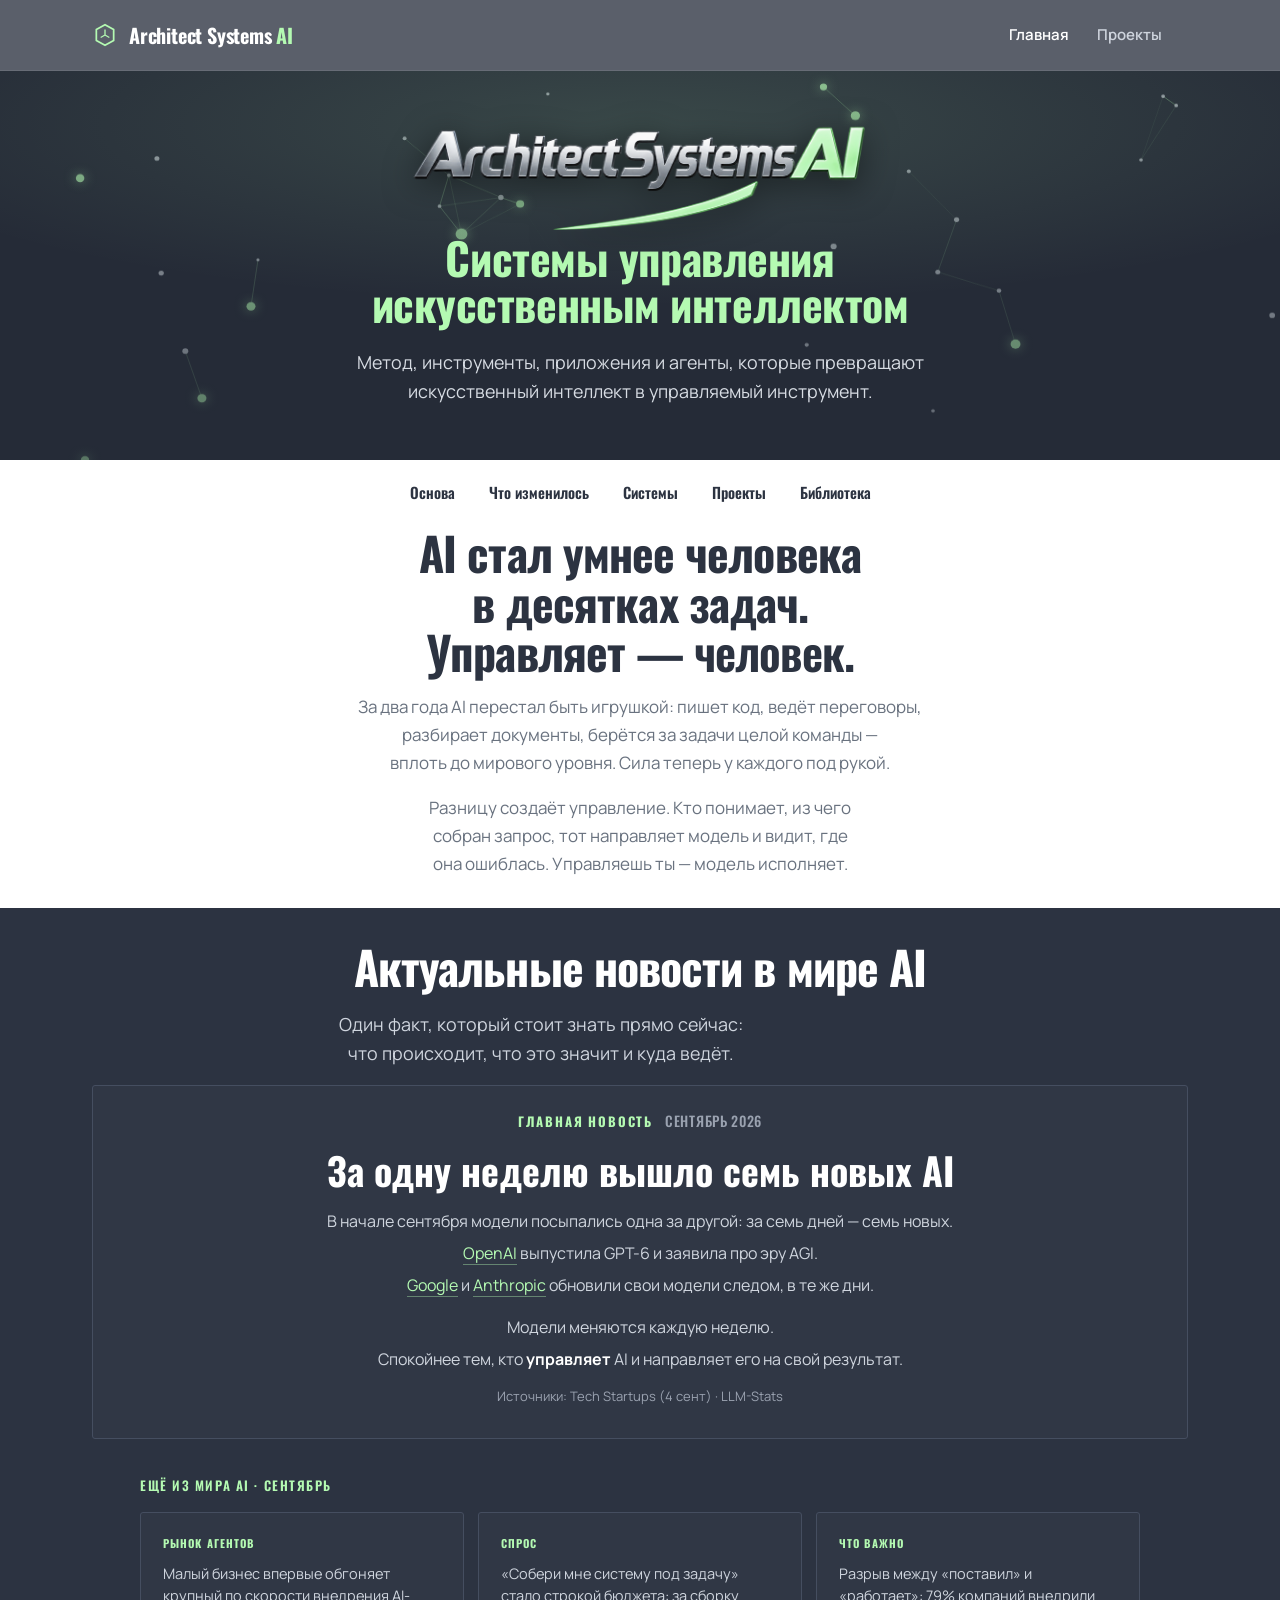
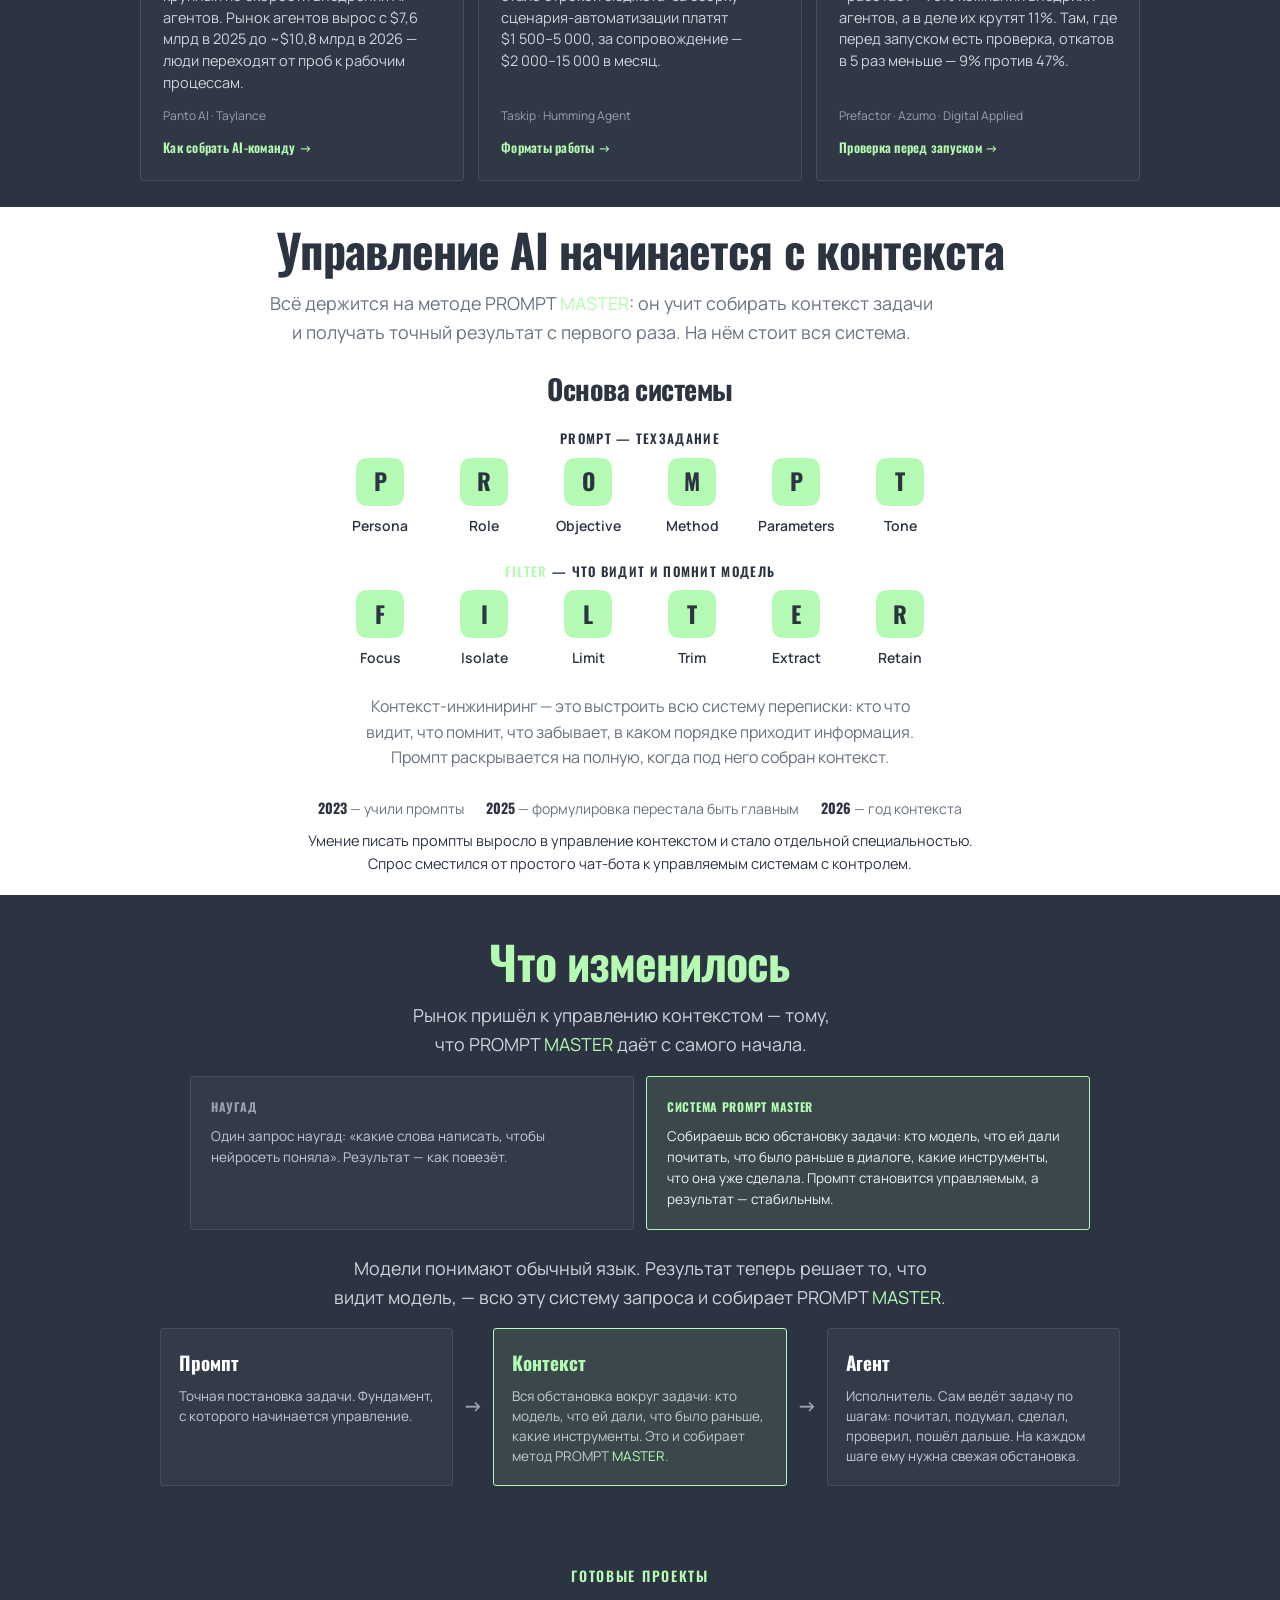
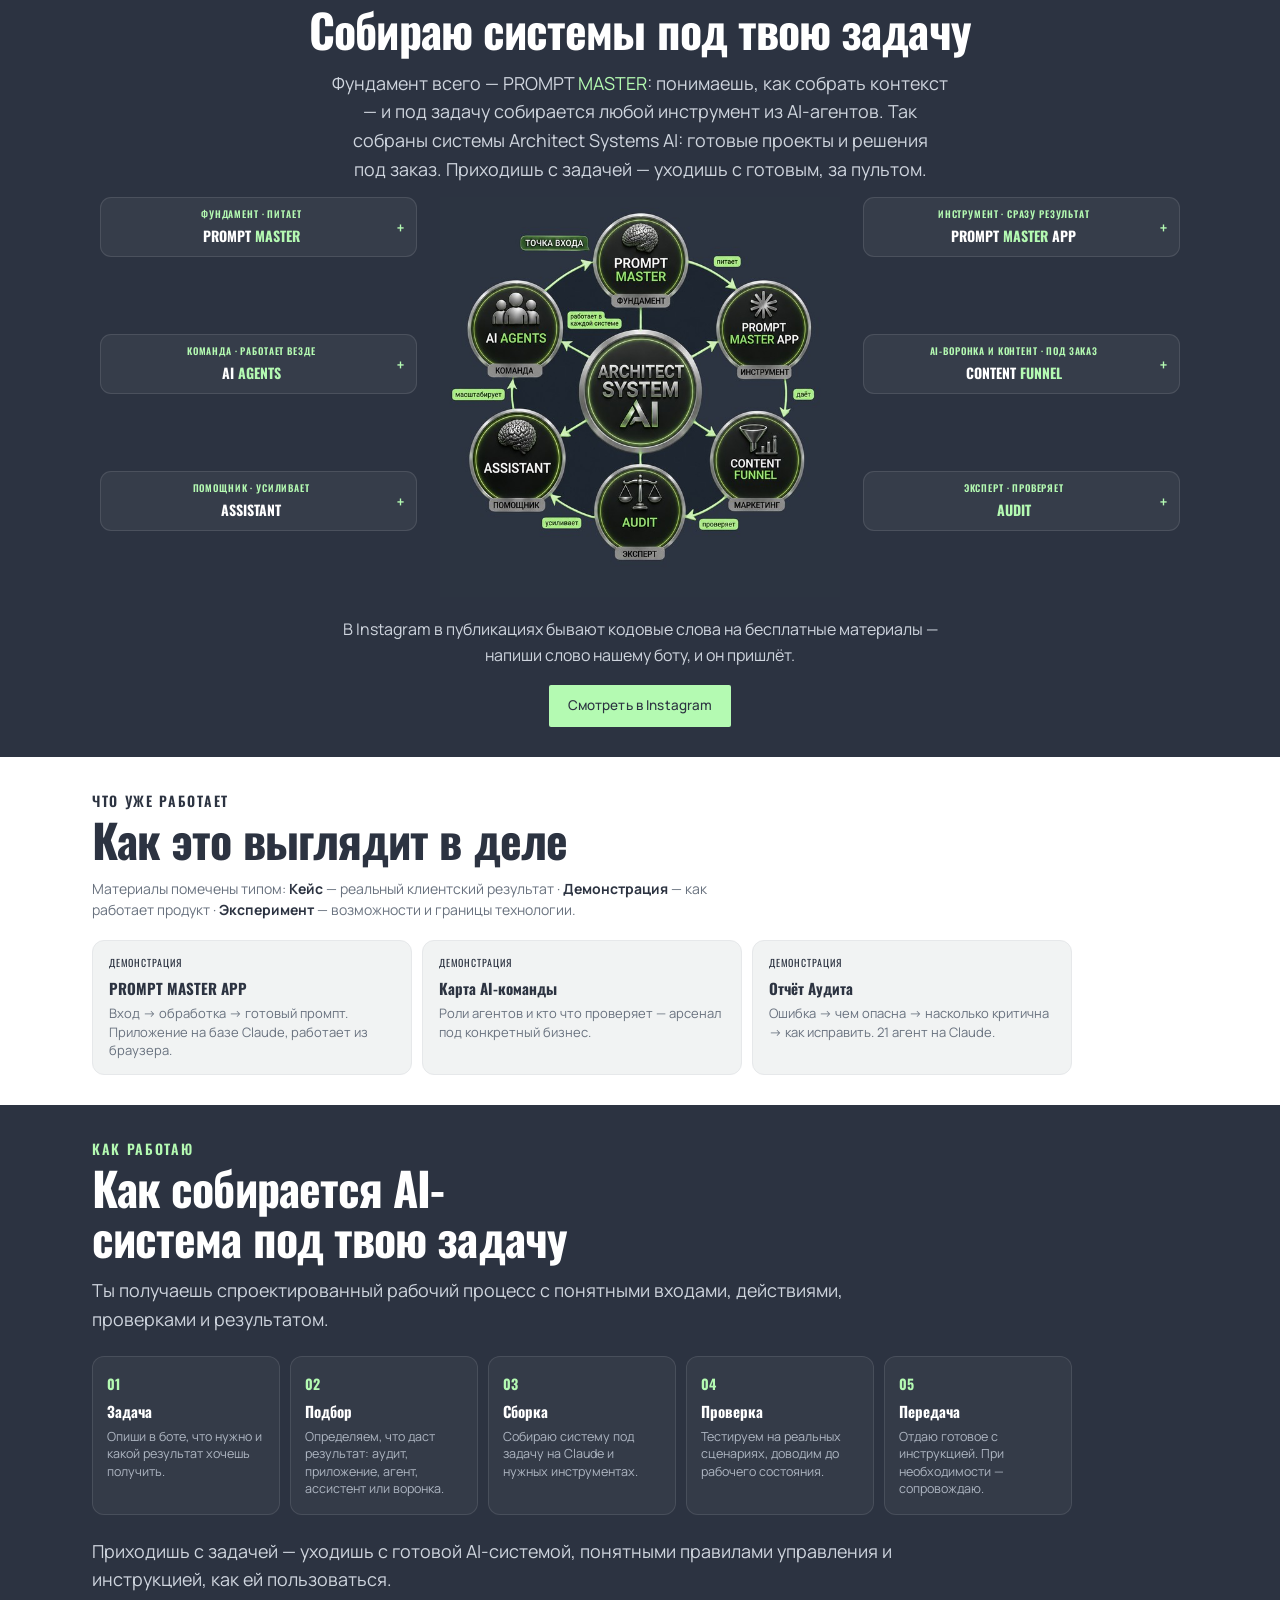
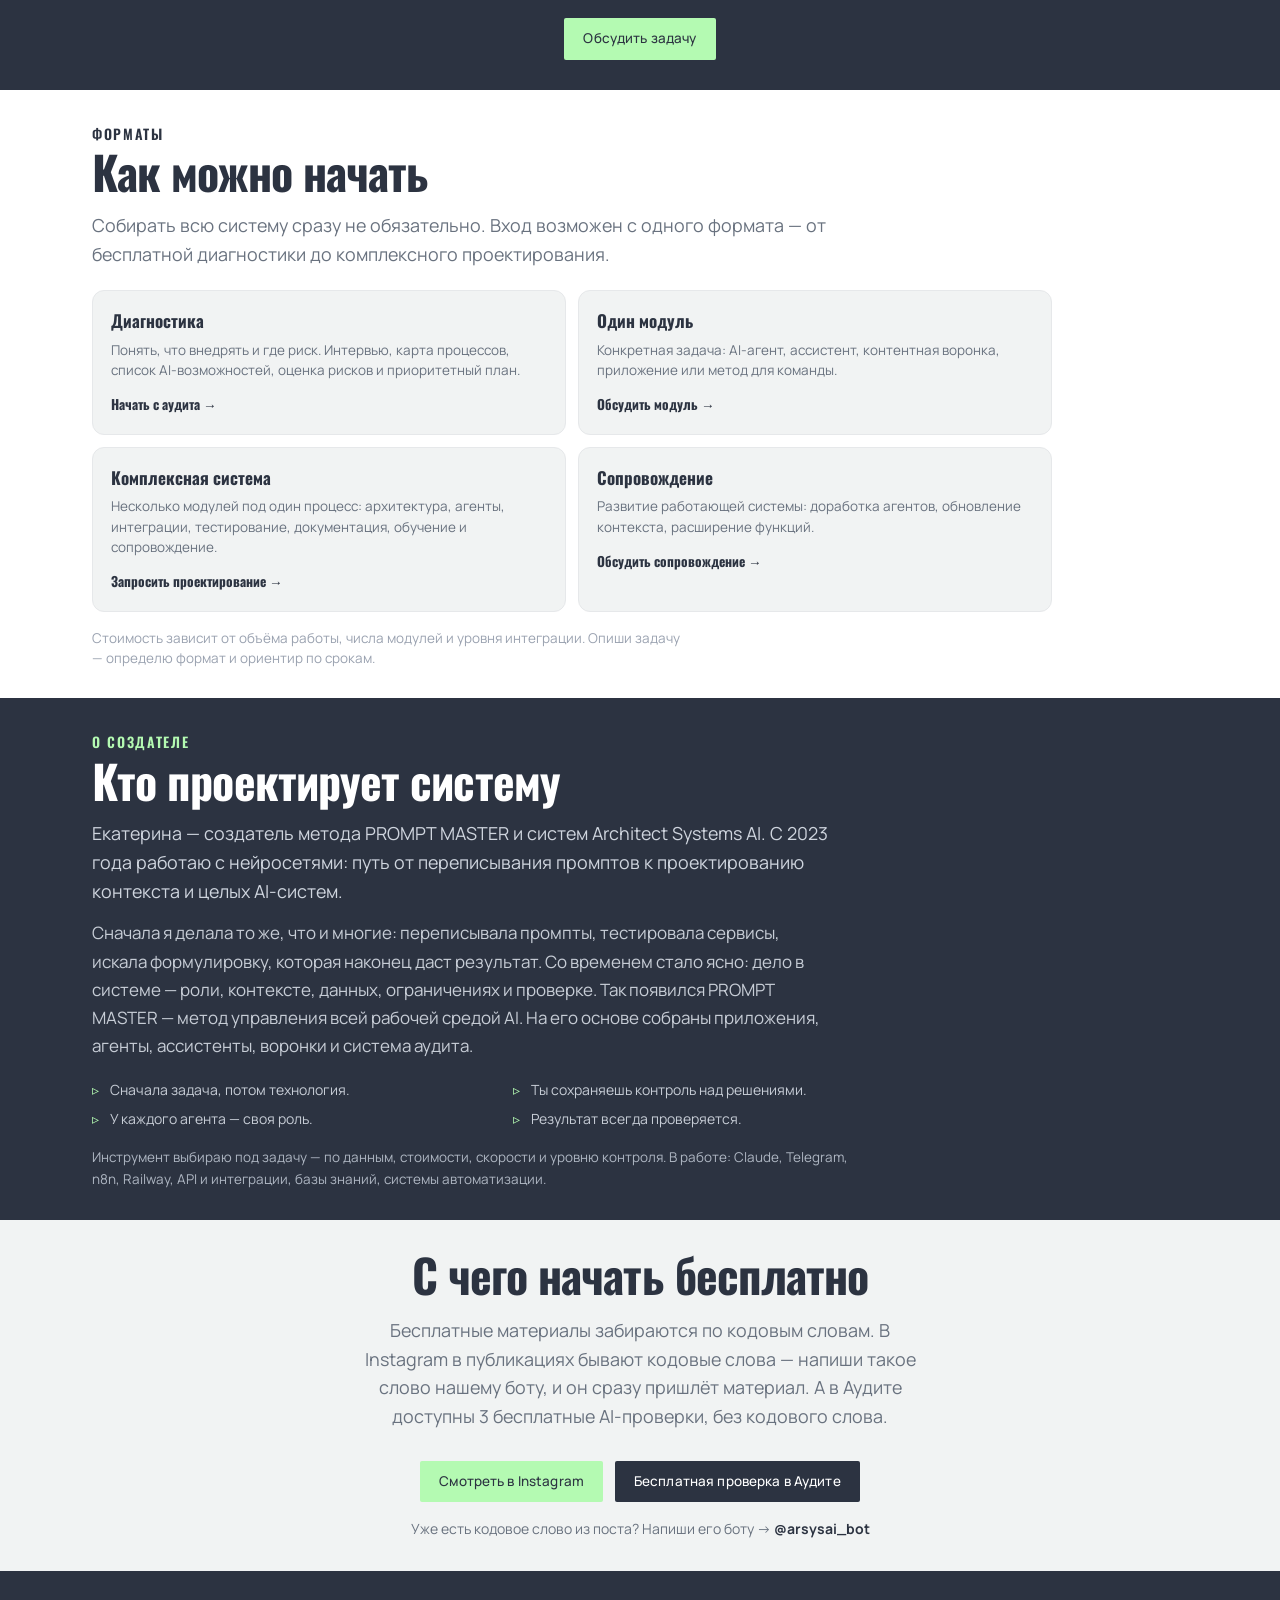
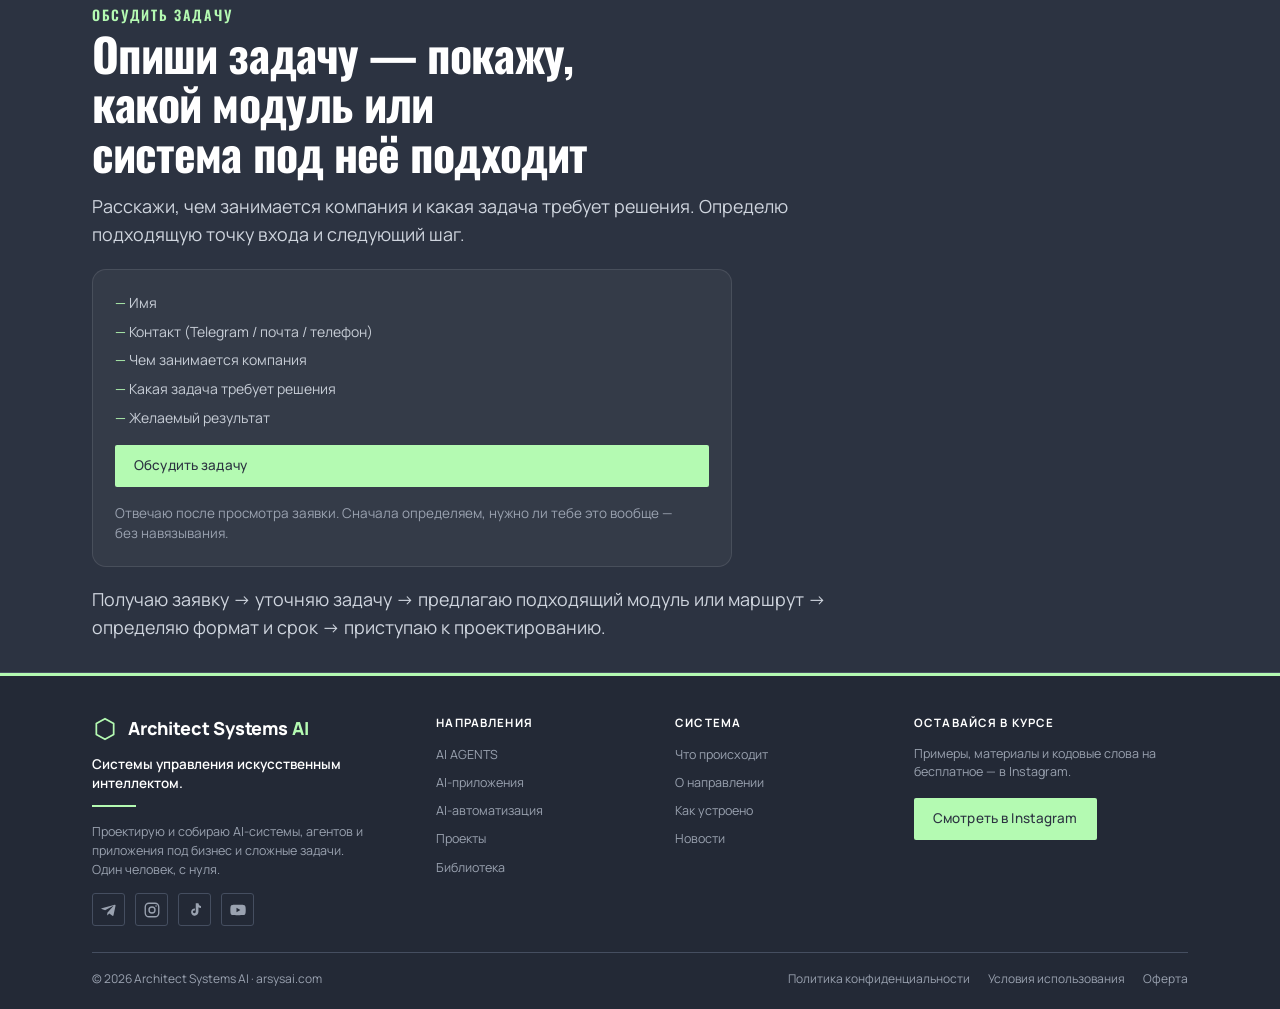
==== commit 0e23f959: "Убрана кнопка Instagram из шапки и ленты хаба (оставлена в блоке про бесплатные материалы)" ====
--- a/index.html
+++ b/index.html
@@ -481,7 +481,6 @@
       <a href="index.html" style="color:#fff">Главная</a>
       <a href="projects.html" style="color:#cfd5de">Проекты</a>
     </nav>
-    <a href="https://www.instagram.com/arsysai/" target="_blank" rel="noopener" class="btn btn-green">Мы в Instagram</a>
   </div>
 </header>
 
@@ -508,7 +507,6 @@
     <a href="#how">Системы</a>
     <a href="projects.html">Проекты</a>
     <a href="biblioteka.html">Библиотека</a>
-    <a href="https://www.instagram.com/arsysai/" target="_blank" rel="noopener">Instagram</a>
   </div>
 </div>
 
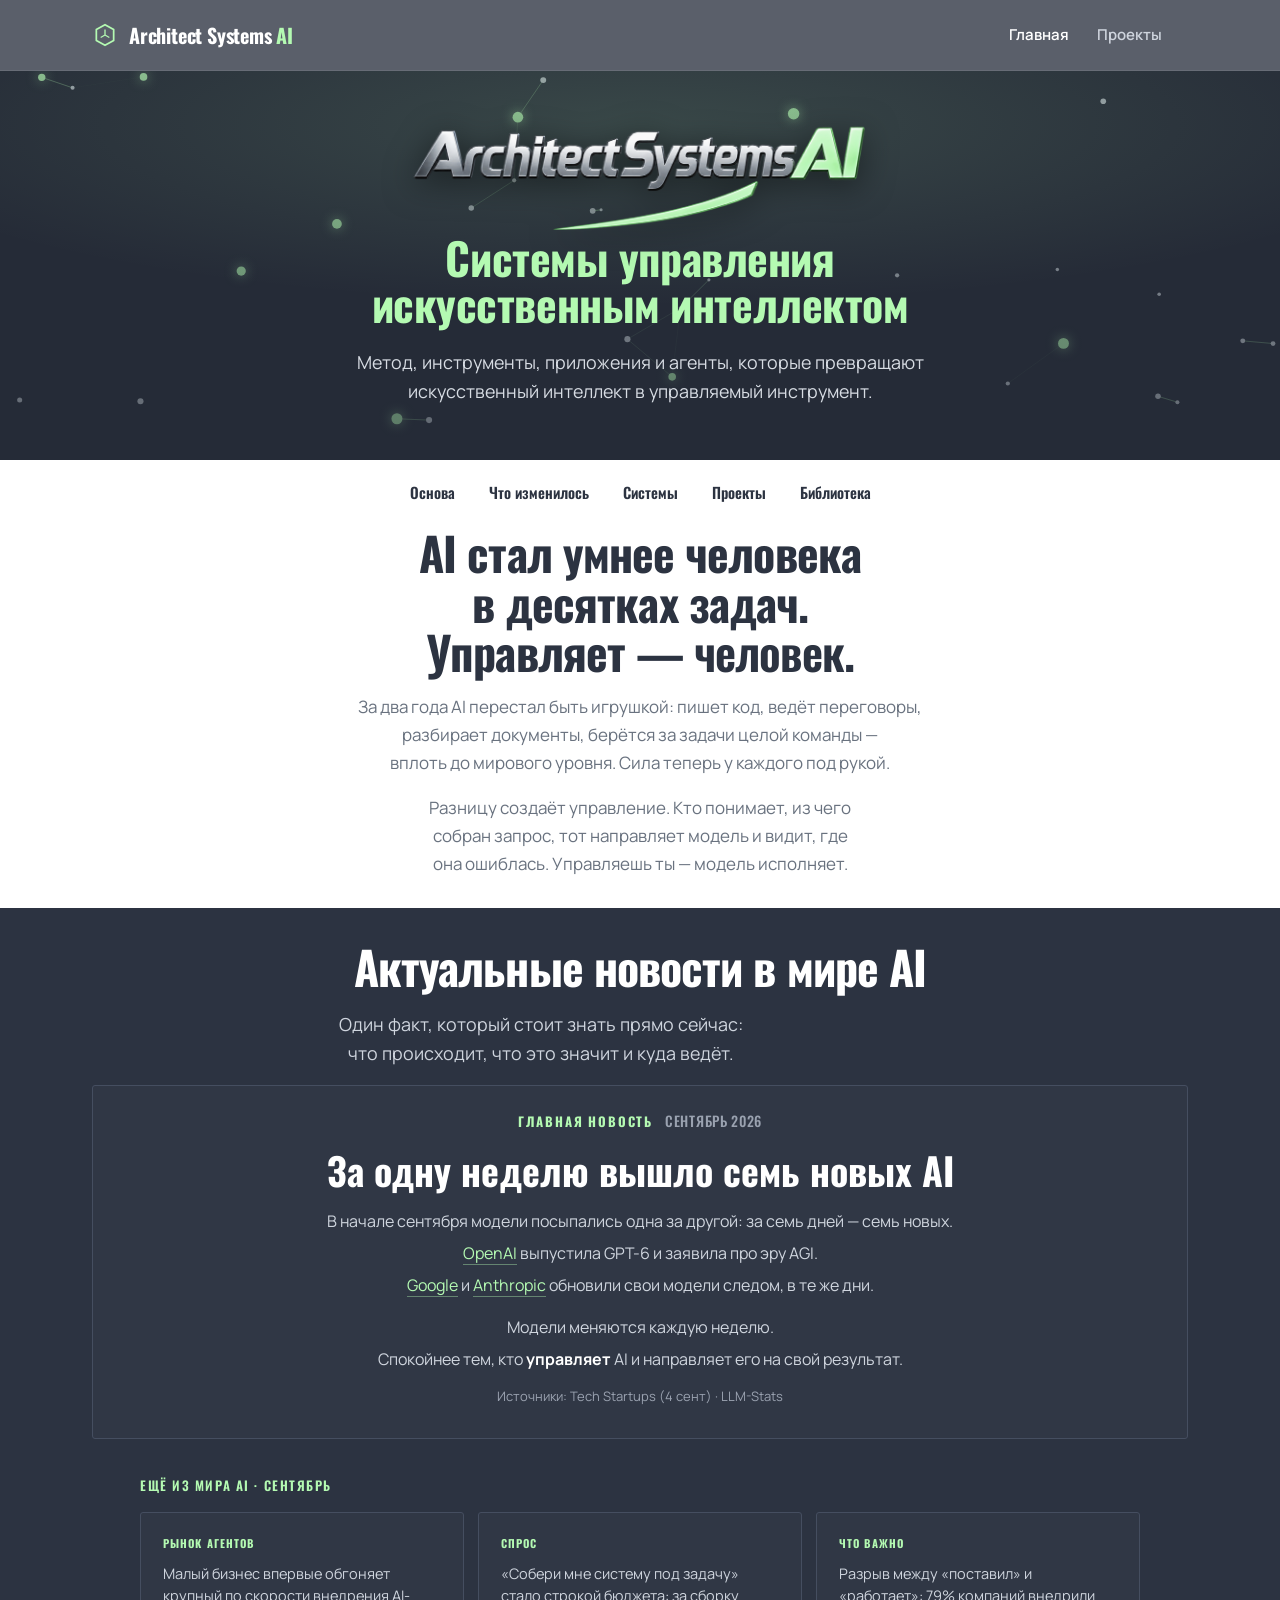
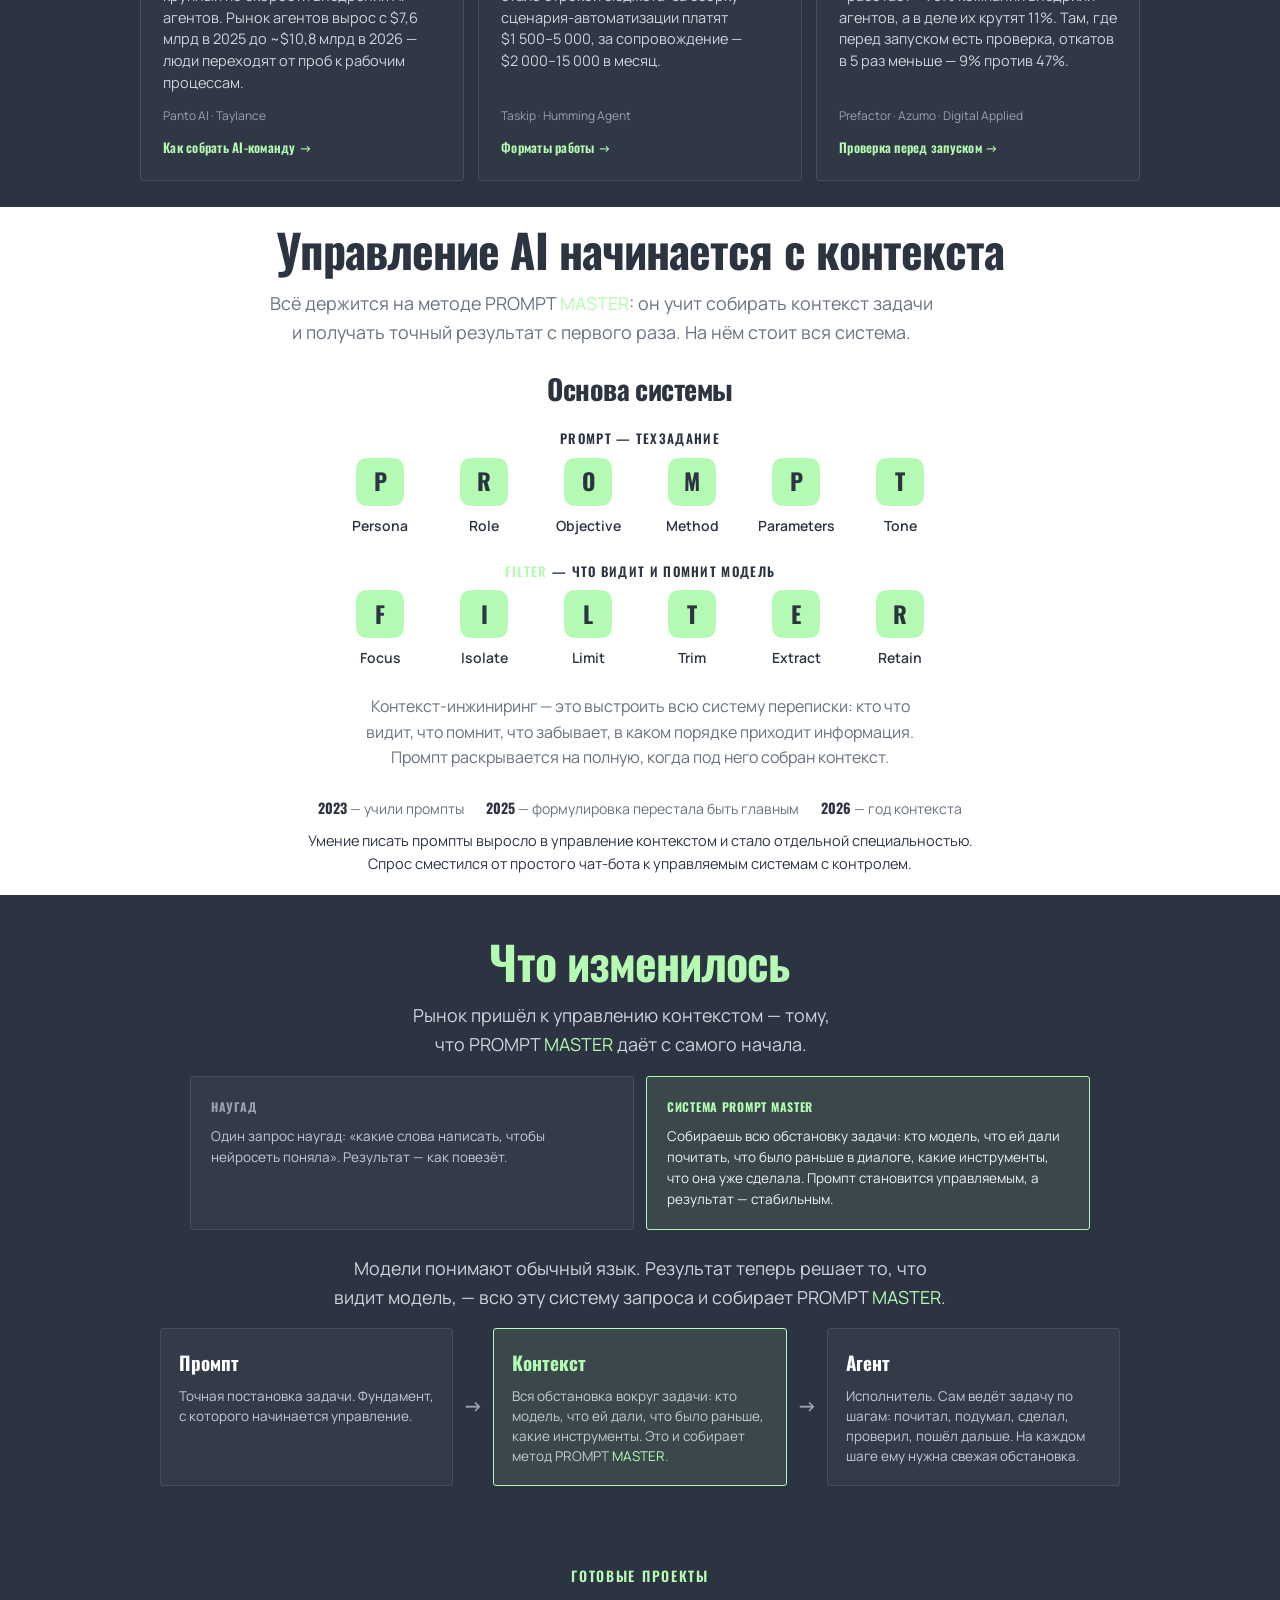
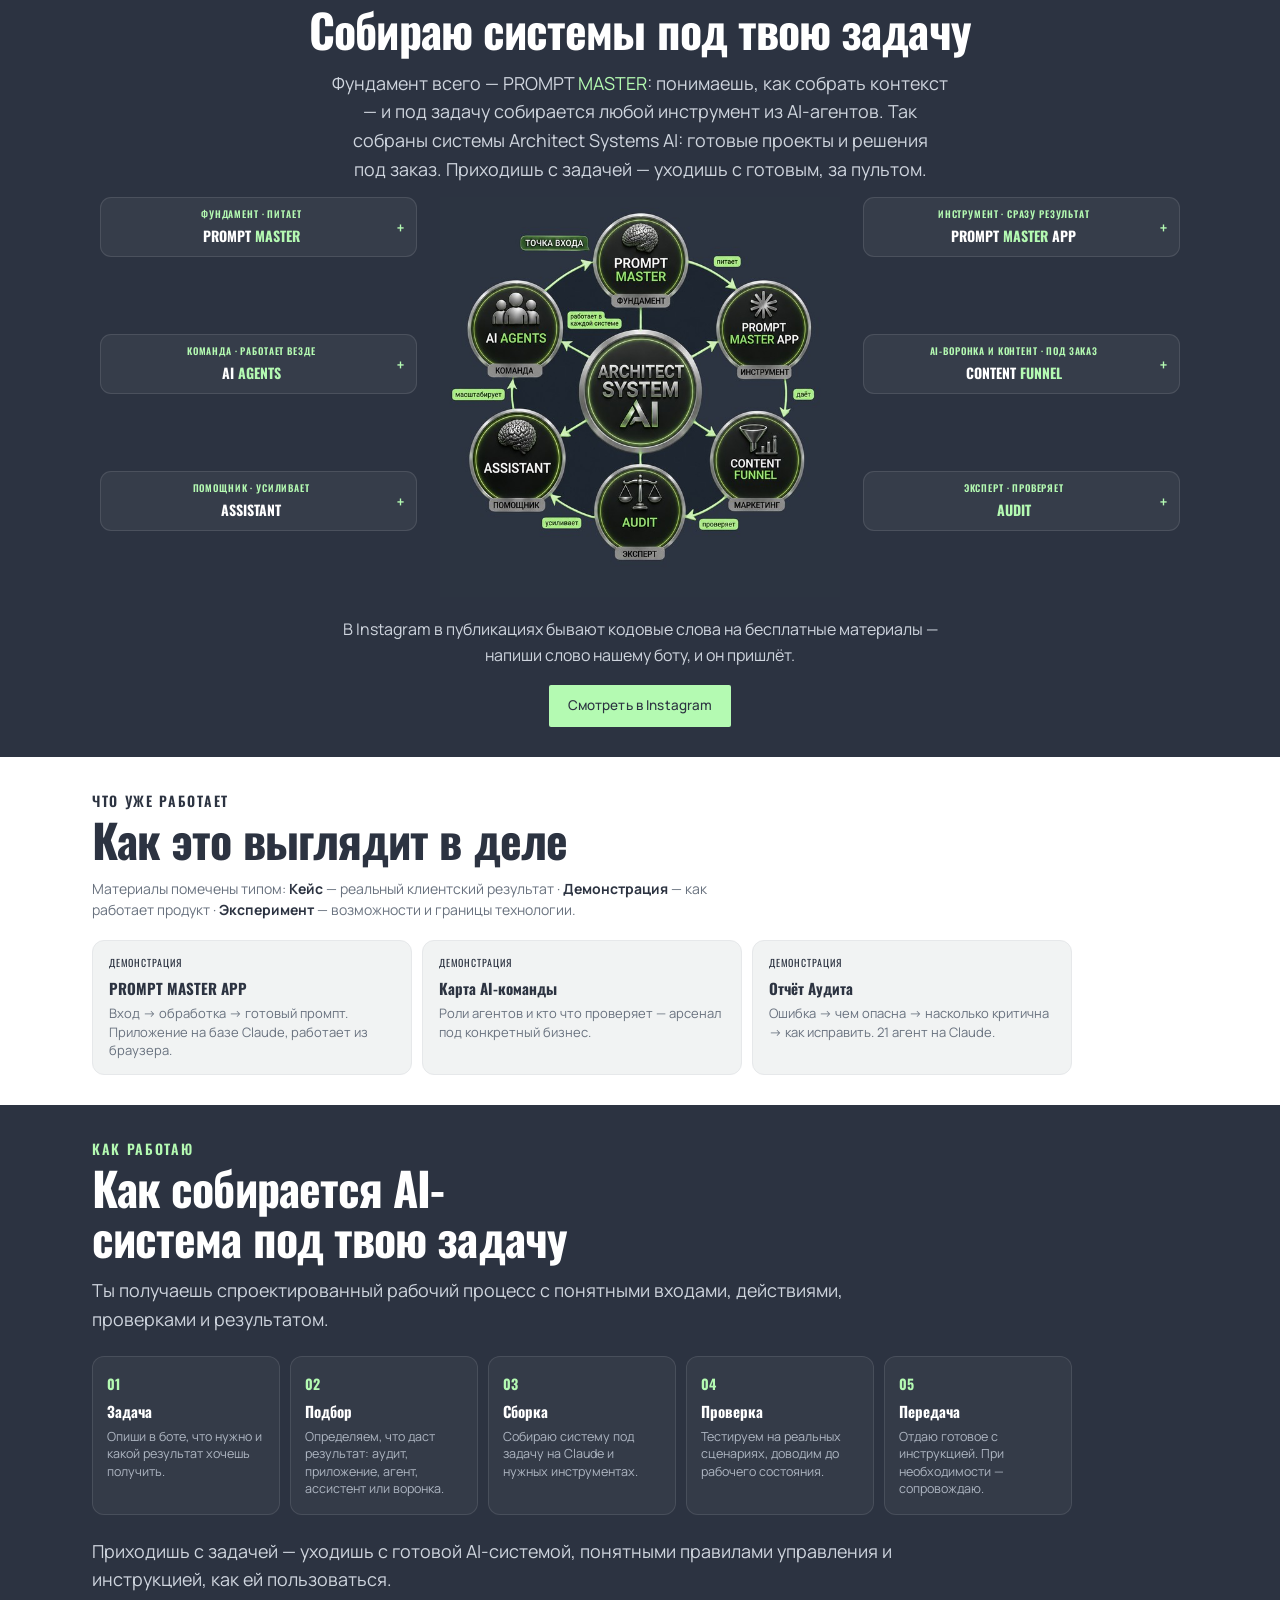
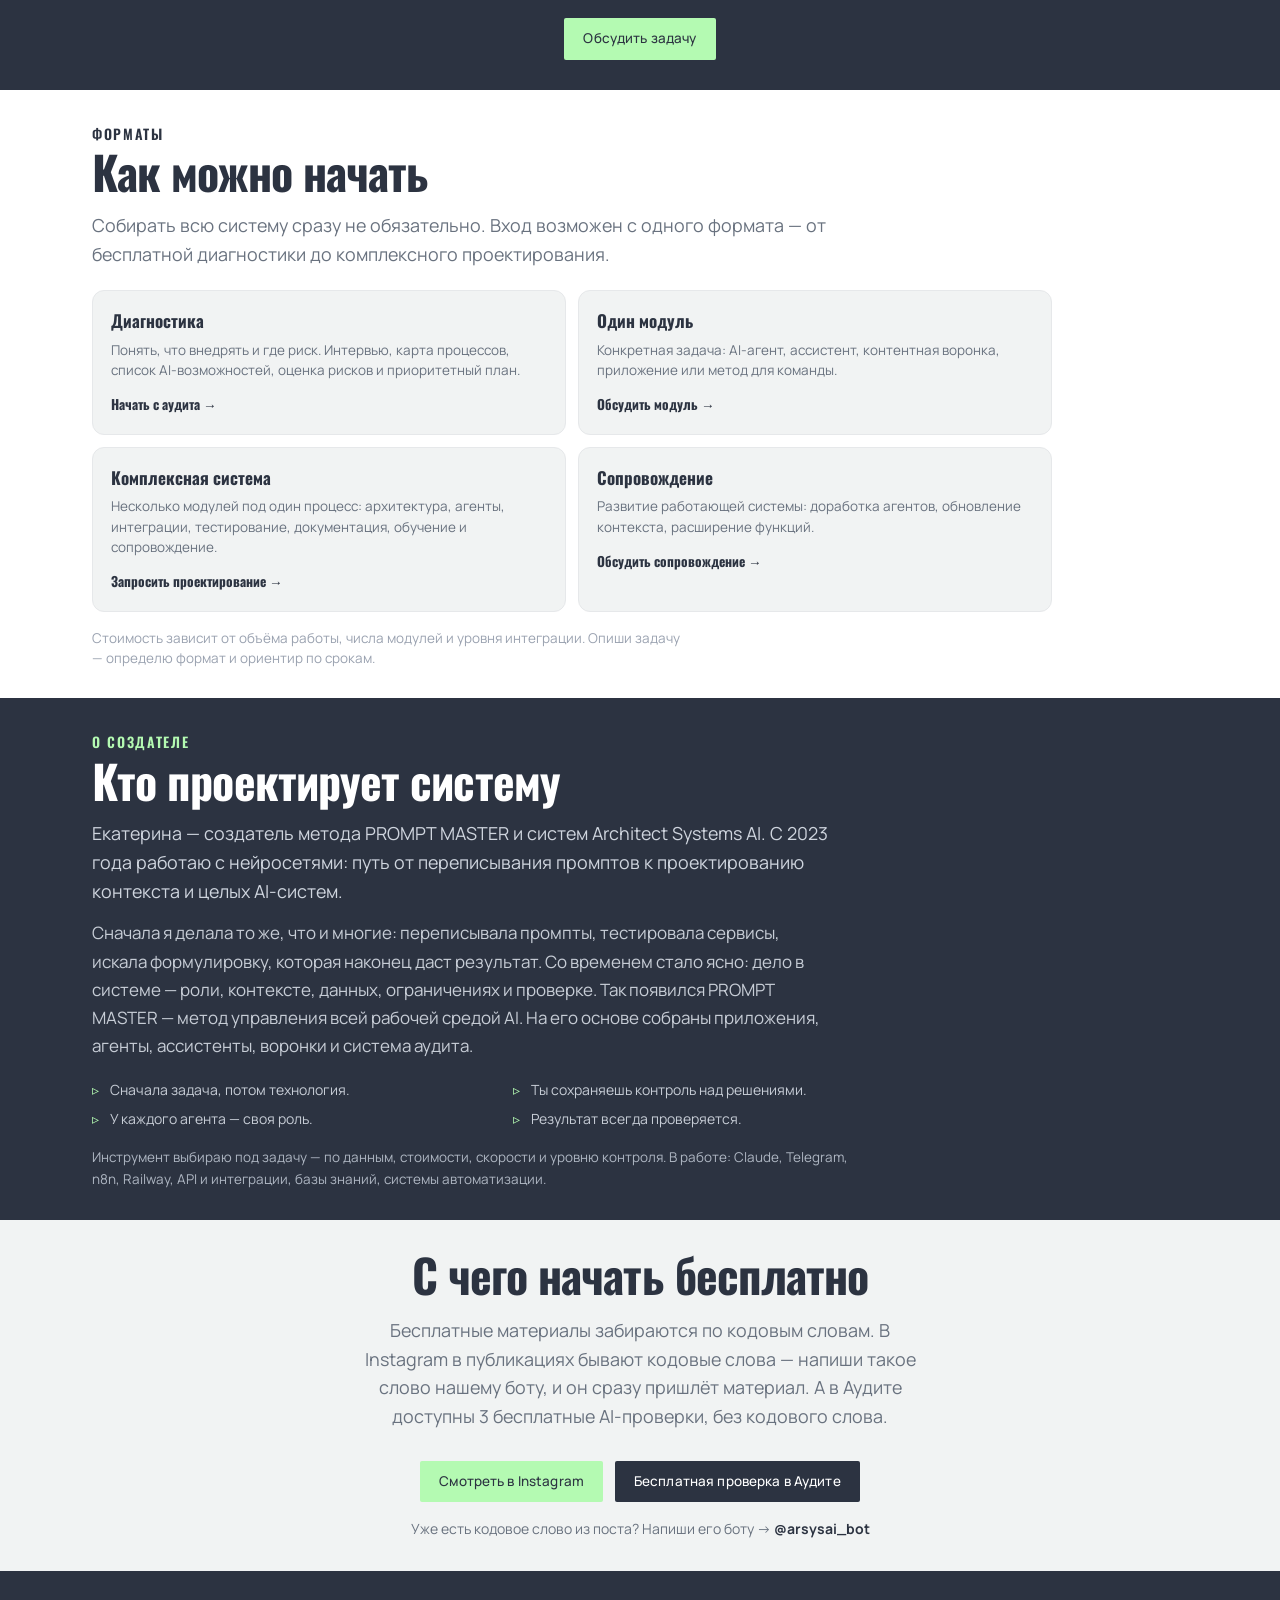
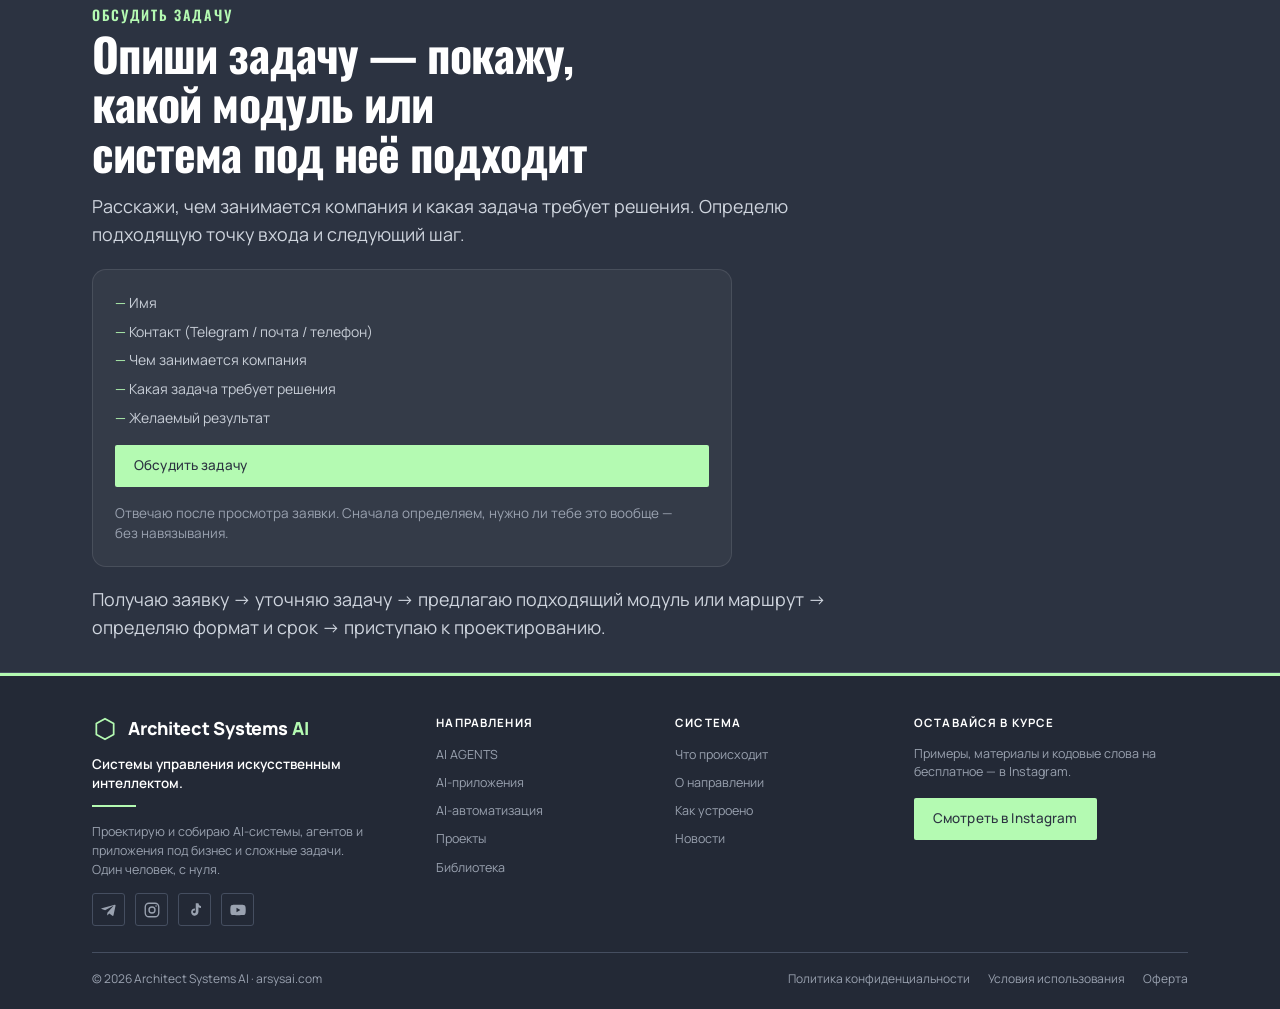
==== commit a91c8ba3: "Ссылки APP по всему сайту — прямо на app.arsysai.com (без промежуточного app.html); app.html остаётс" ====
--- a/index.html
+++ b/index.html
@@ -649,7 +649,7 @@
       <details class="ecocard c1"><summary><div class="ecv">Фундамент · питает</div><div class="ecn"><span class="pm">PROMPT&nbsp;<span class="gr">MASTER</span></span></div></summary><div class="ecbody"><div class="ecd">Метод MASTER: изучаешь один раз — управляешь любой моделью как инженер.</div><a class="ecstat ready" href="prompt-master.html">Доступно →</a></div></details>
       <details class="ecocard c2"><summary><div class="ecv">Команда · работает везде</div><div class="ecn">AI&nbsp;<span class="gr">AGENTS</span></div></summary><div class="ecbody"><div class="ecd">AI-команда под твой бизнес: карта департаментов и промпт на каждого агента.</div><a class="ecstat order" href="agents.html">Под заказ →</a></div></details>
       <details class="ecocard c3"><summary><div class="ecv">Помощник · усиливает</div><div class="ecn">ASSISTANT</div></summary><div class="ecbody"><div class="ecd">Личный AI-помощник: задачи, идеи и проекты в одном месте, память и план дня.</div><a class="ecstat order" href="assistant.html">Под заказ →</a></div></details>
-      <details class="ecocard c4"><summary><div class="ecv">Инструмент · сразу результат</div><div class="ecn"><span class="pm">PROMPT&nbsp;<span class="gr">MASTER</span>&nbsp;APP</span></div></summary><div class="ecbody"><div class="ecd">Приложение на базе Claude: описываешь задачу словами — получаешь готовый промпт за минуту.</div><a class="ecstat ready" href="app.html">Доступно →</a></div></details>
+      <details class="ecocard c4"><summary><div class="ecv">Инструмент · сразу результат</div><div class="ecn"><span class="pm">PROMPT&nbsp;<span class="gr">MASTER</span>&nbsp;APP</span></div></summary><div class="ecbody"><div class="ecd">Приложение на базе Claude: описываешь задачу словами — получаешь готовый промпт за минуту.</div><a class="ecstat ready" href="https://app.arsysai.com/" target="_blank" rel="noopener">Доступно →</a></div></details>
       <details class="ecocard c5"><summary><div class="ecv">AI-воронка и контент · под заказ</div><div class="ecn">CONTENT&nbsp;<span class="gr">FUNNEL</span></div></summary><div class="ecbody"><div class="ecd">Вводишь нишу — получаешь воронку продаж и контент на неделю: посты, сценарии, календарь.</div><a class="ecstat order" href="https://voronka-kontent.vercel.app/" target="_blank" rel="noopener">Под заказ →</a></div></details>
       <details class="ecocard c6"><summary><div class="ecv">Эксперт · проверяет</div><div class="ecn"><span class="gr">AUDIT</span></div></summary><div class="ecbody"><div class="ecd">AI-проверка договора, сайта, текста, промпта: риск → чем опасно → как исправить.</div><a class="ecstat ready" href="https://audit.arsysai.com/" target="_blank" rel="noopener">Доступно →</a></div></details>
     </div>
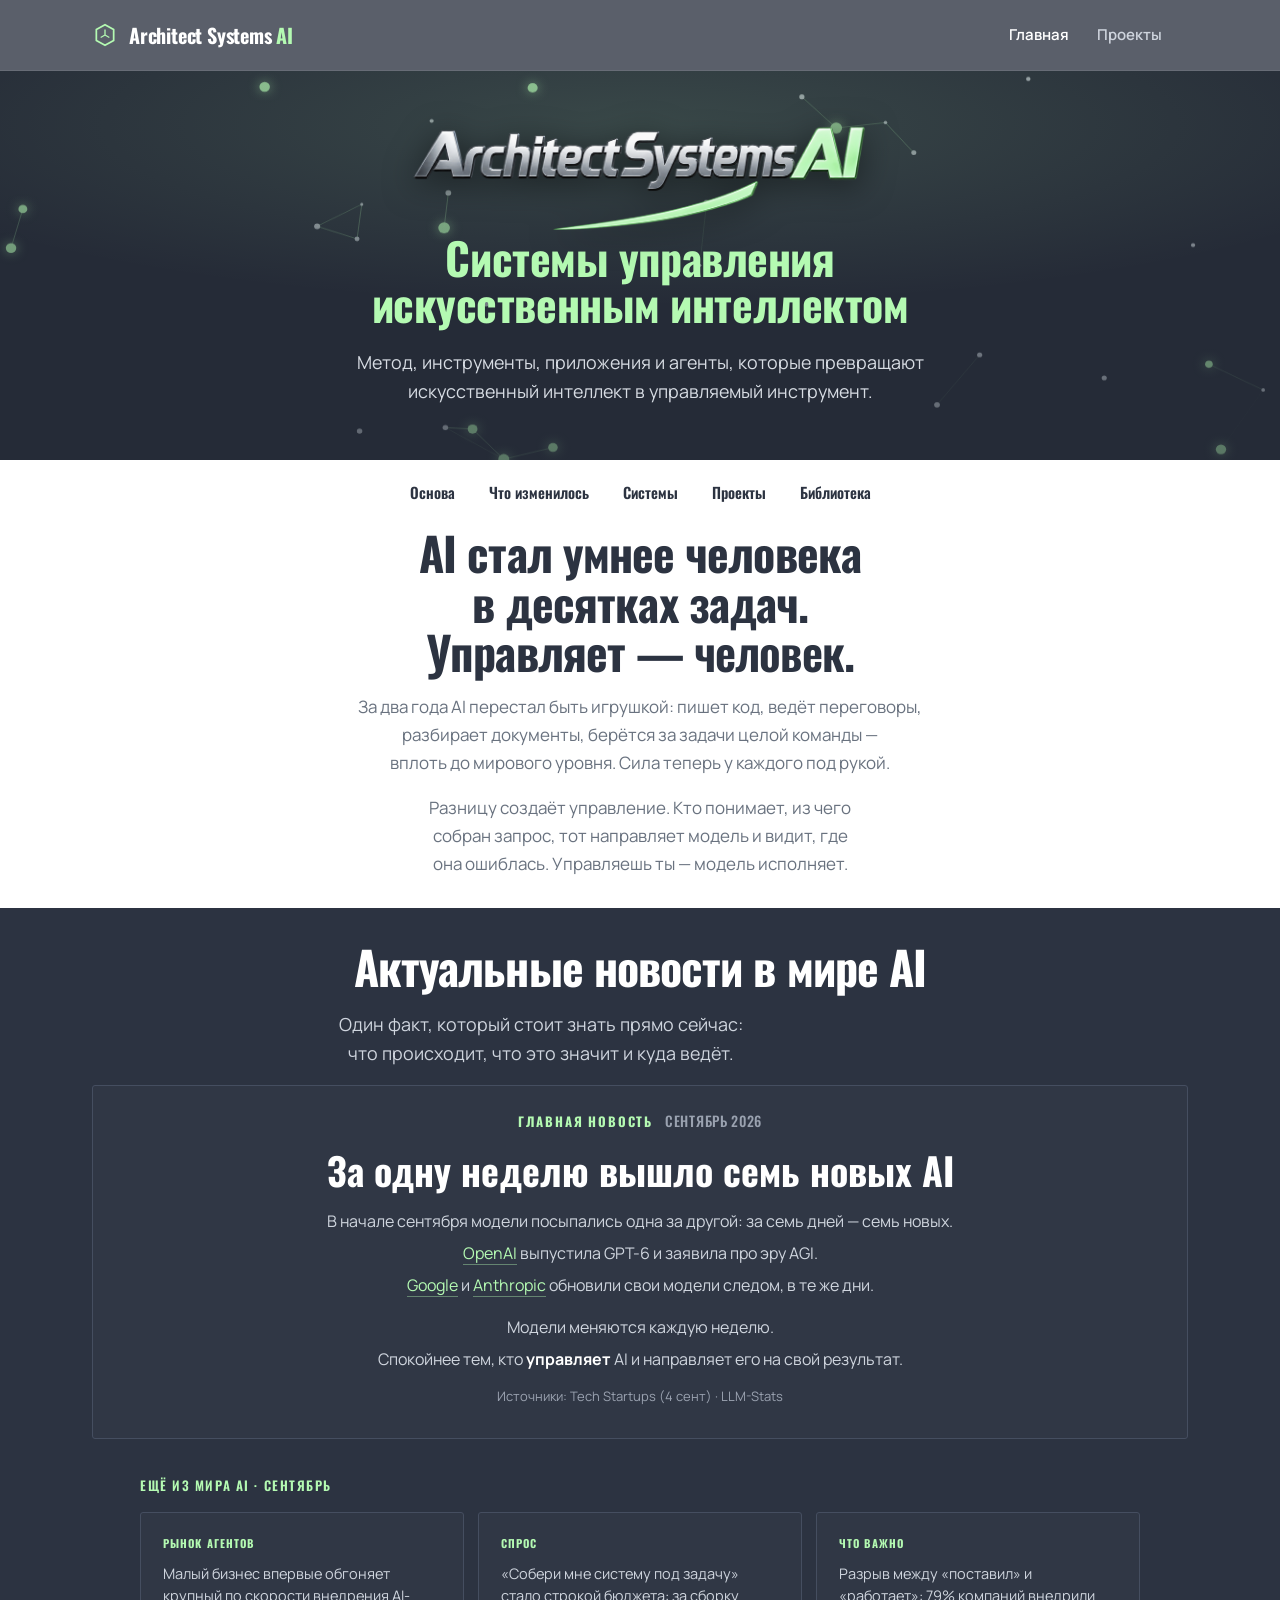
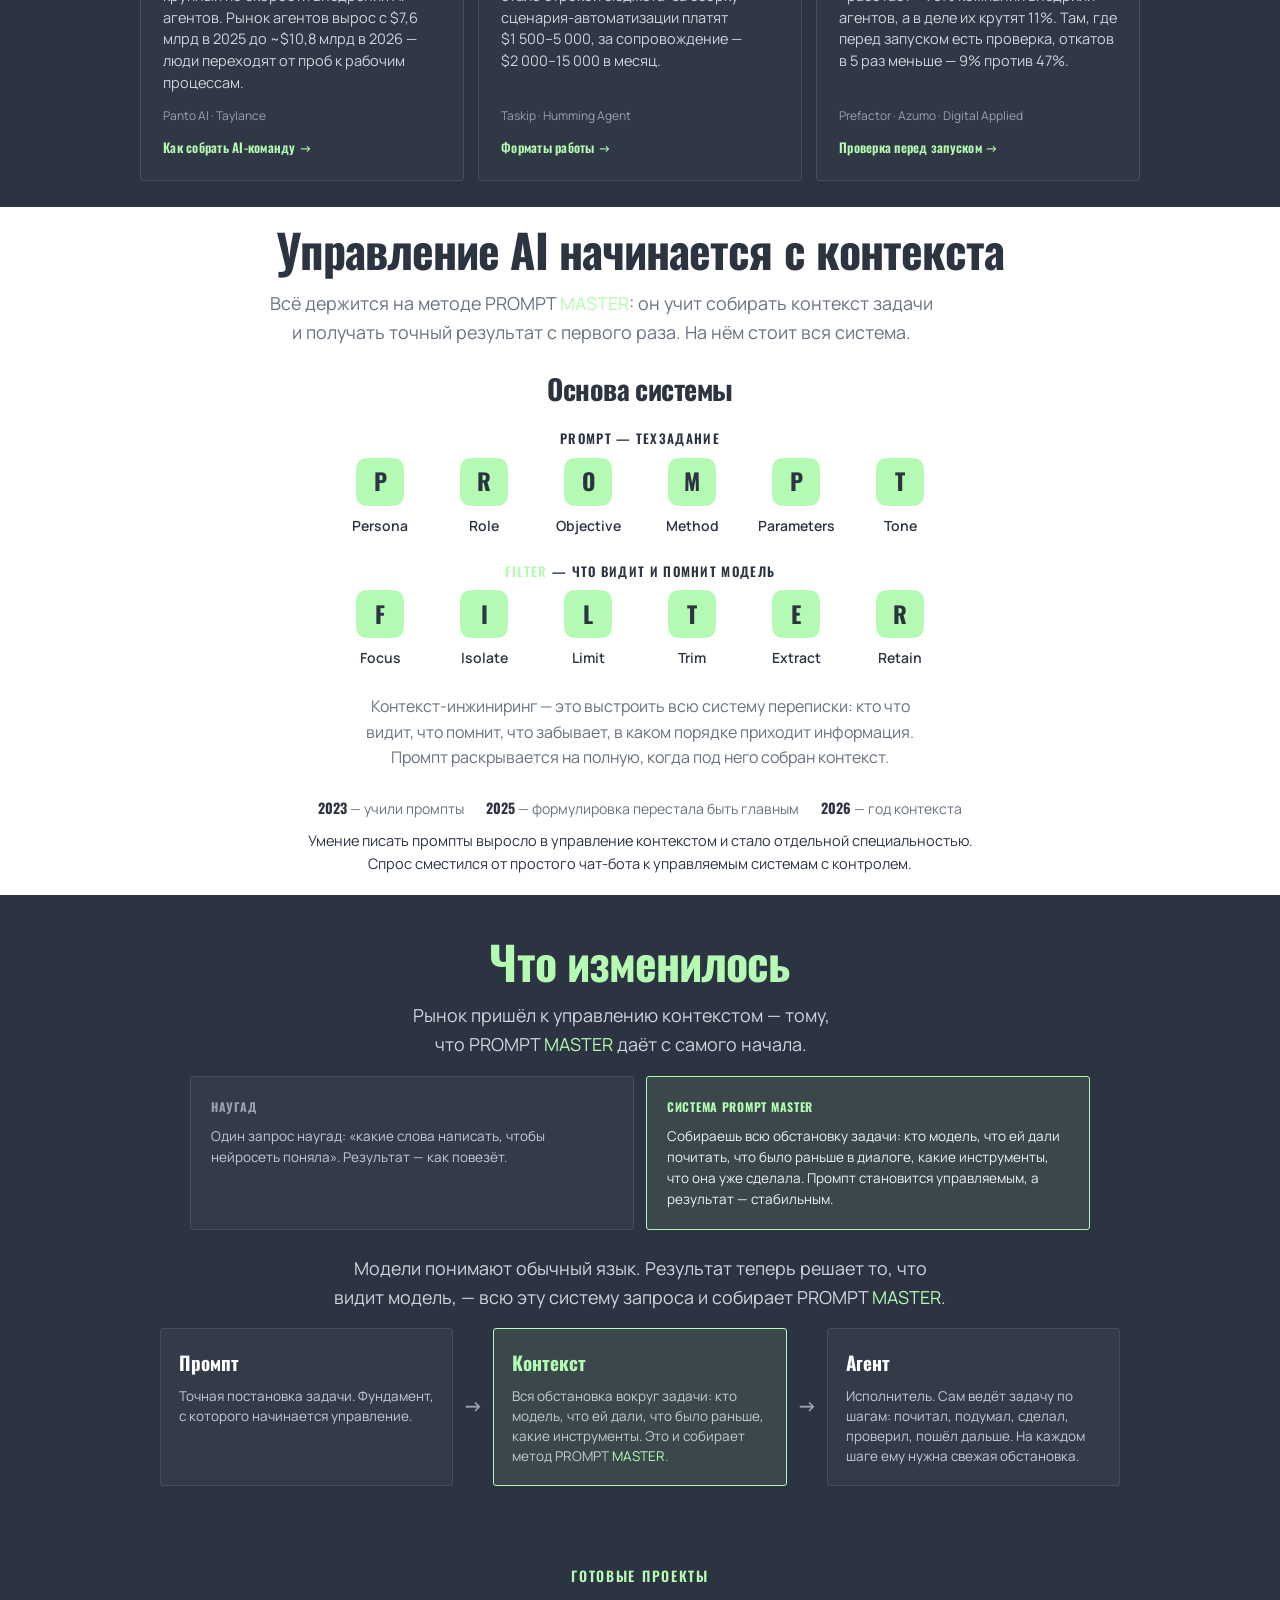
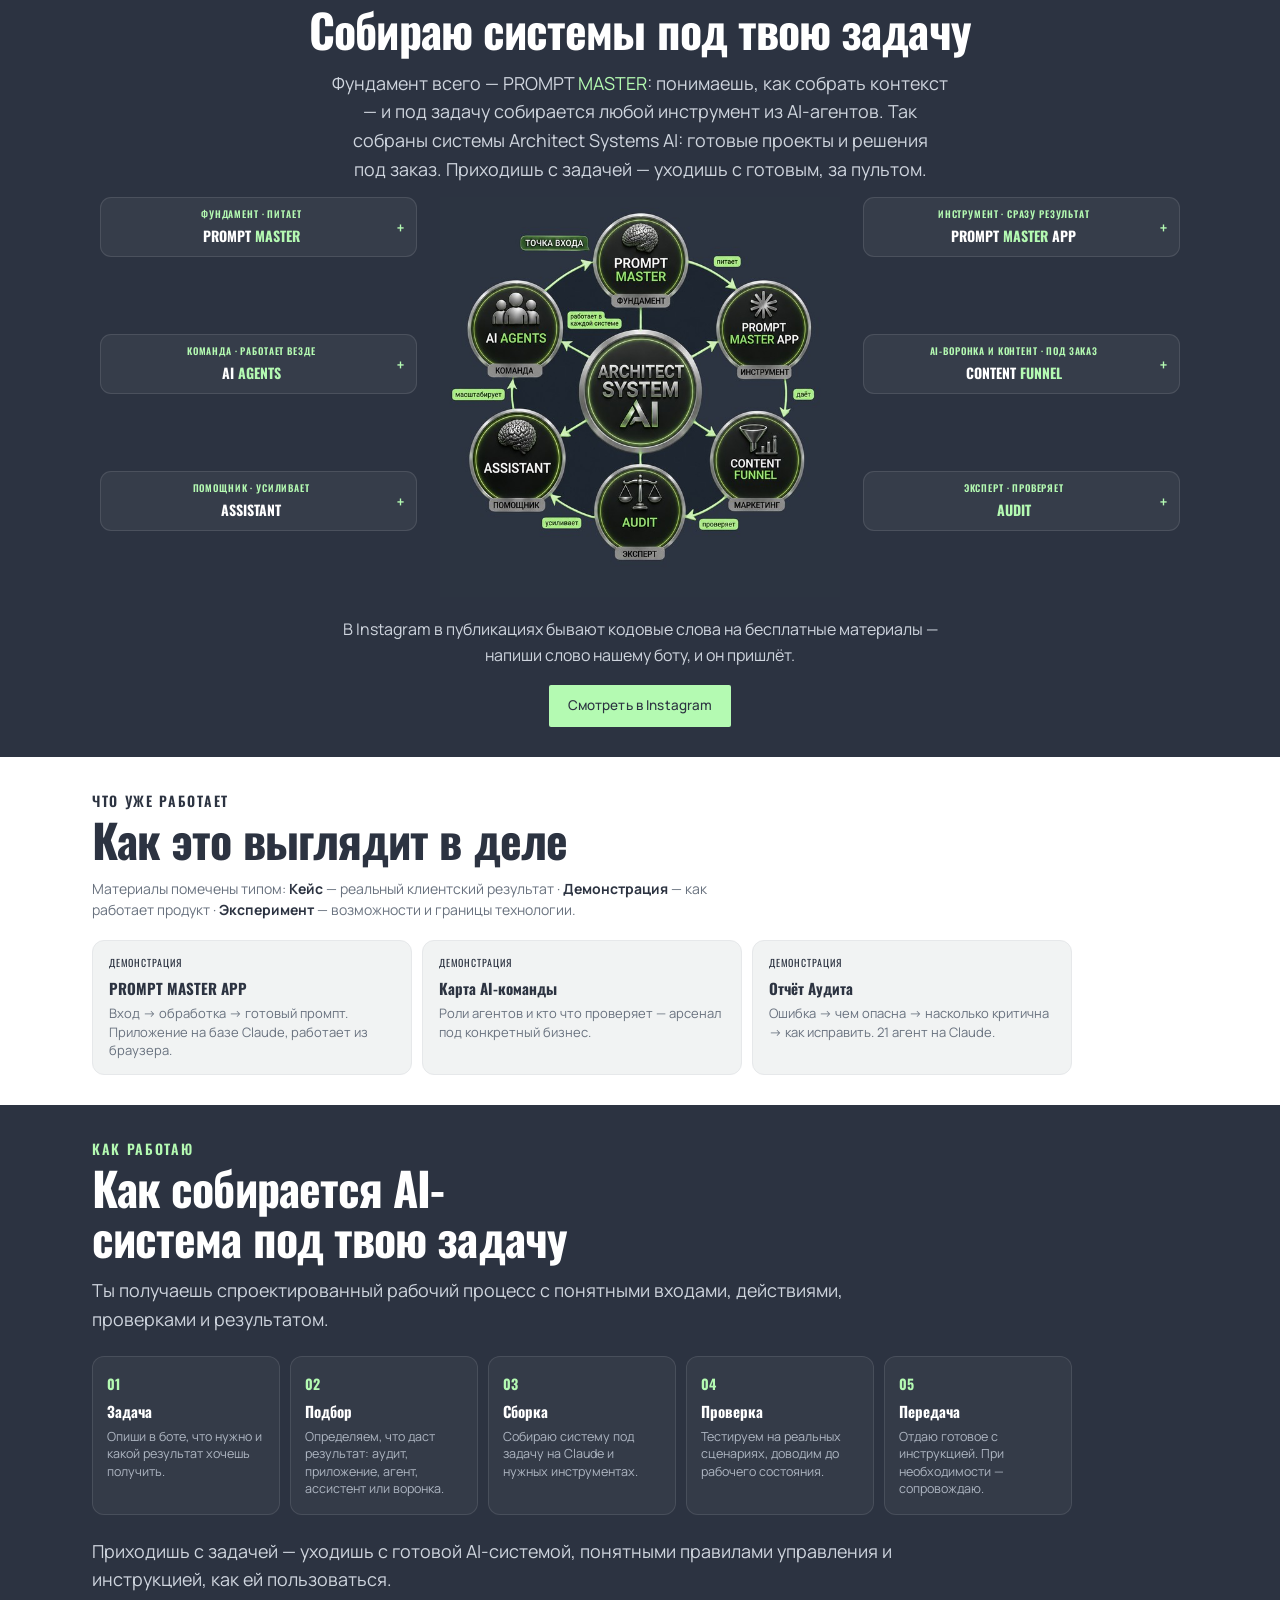
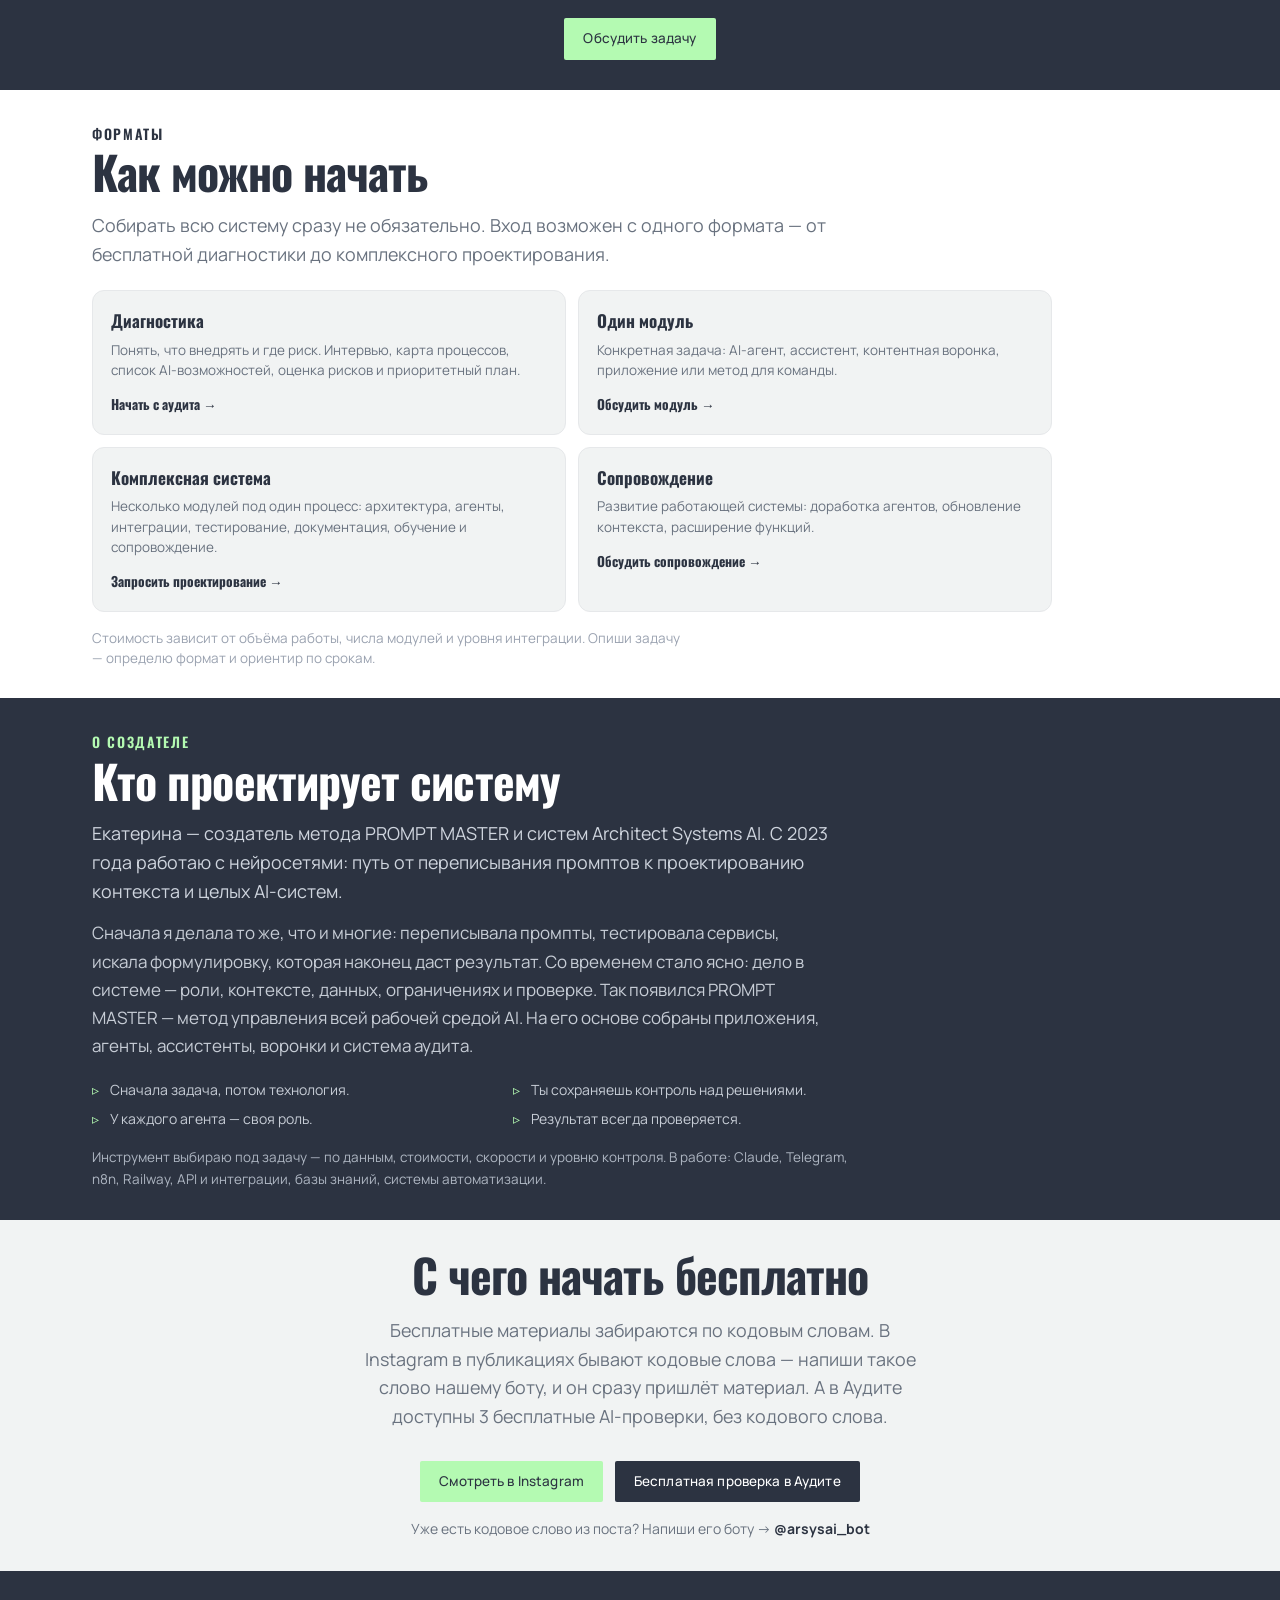
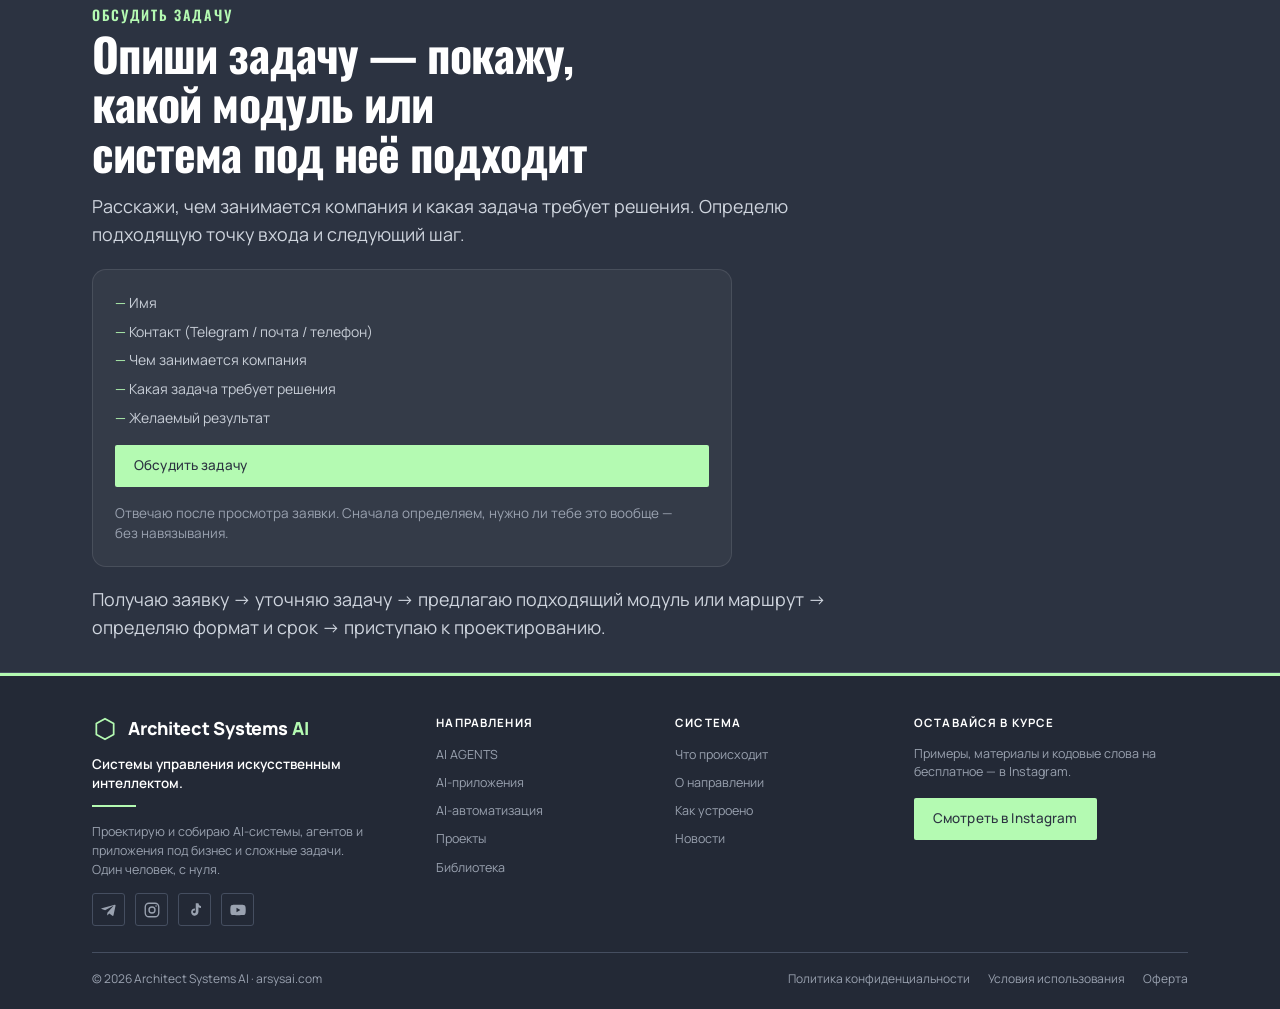
==== commit ff951225: "Значок сайта ASA (шестиугольник из шапки, мятный на #2c3341) на всех страницах Co-Authored-By: Claud" ====
--- a/index.html
+++ b/index.html
@@ -467,6 +467,7 @@
 .afterreq{max-width:760px;margin:16px auto 0;color:var(--muted-d);font-size:13.5px;line-height:1.5}
 
 </style>
+<link rel="icon" href="favicon.svg" type="image/svg+xml"><link rel="icon" href="favicon-32.png" sizes="32x32" type="image/png"><link rel="apple-touch-icon" href="apple-touch-icon.png">
 </head>
 <body>
 
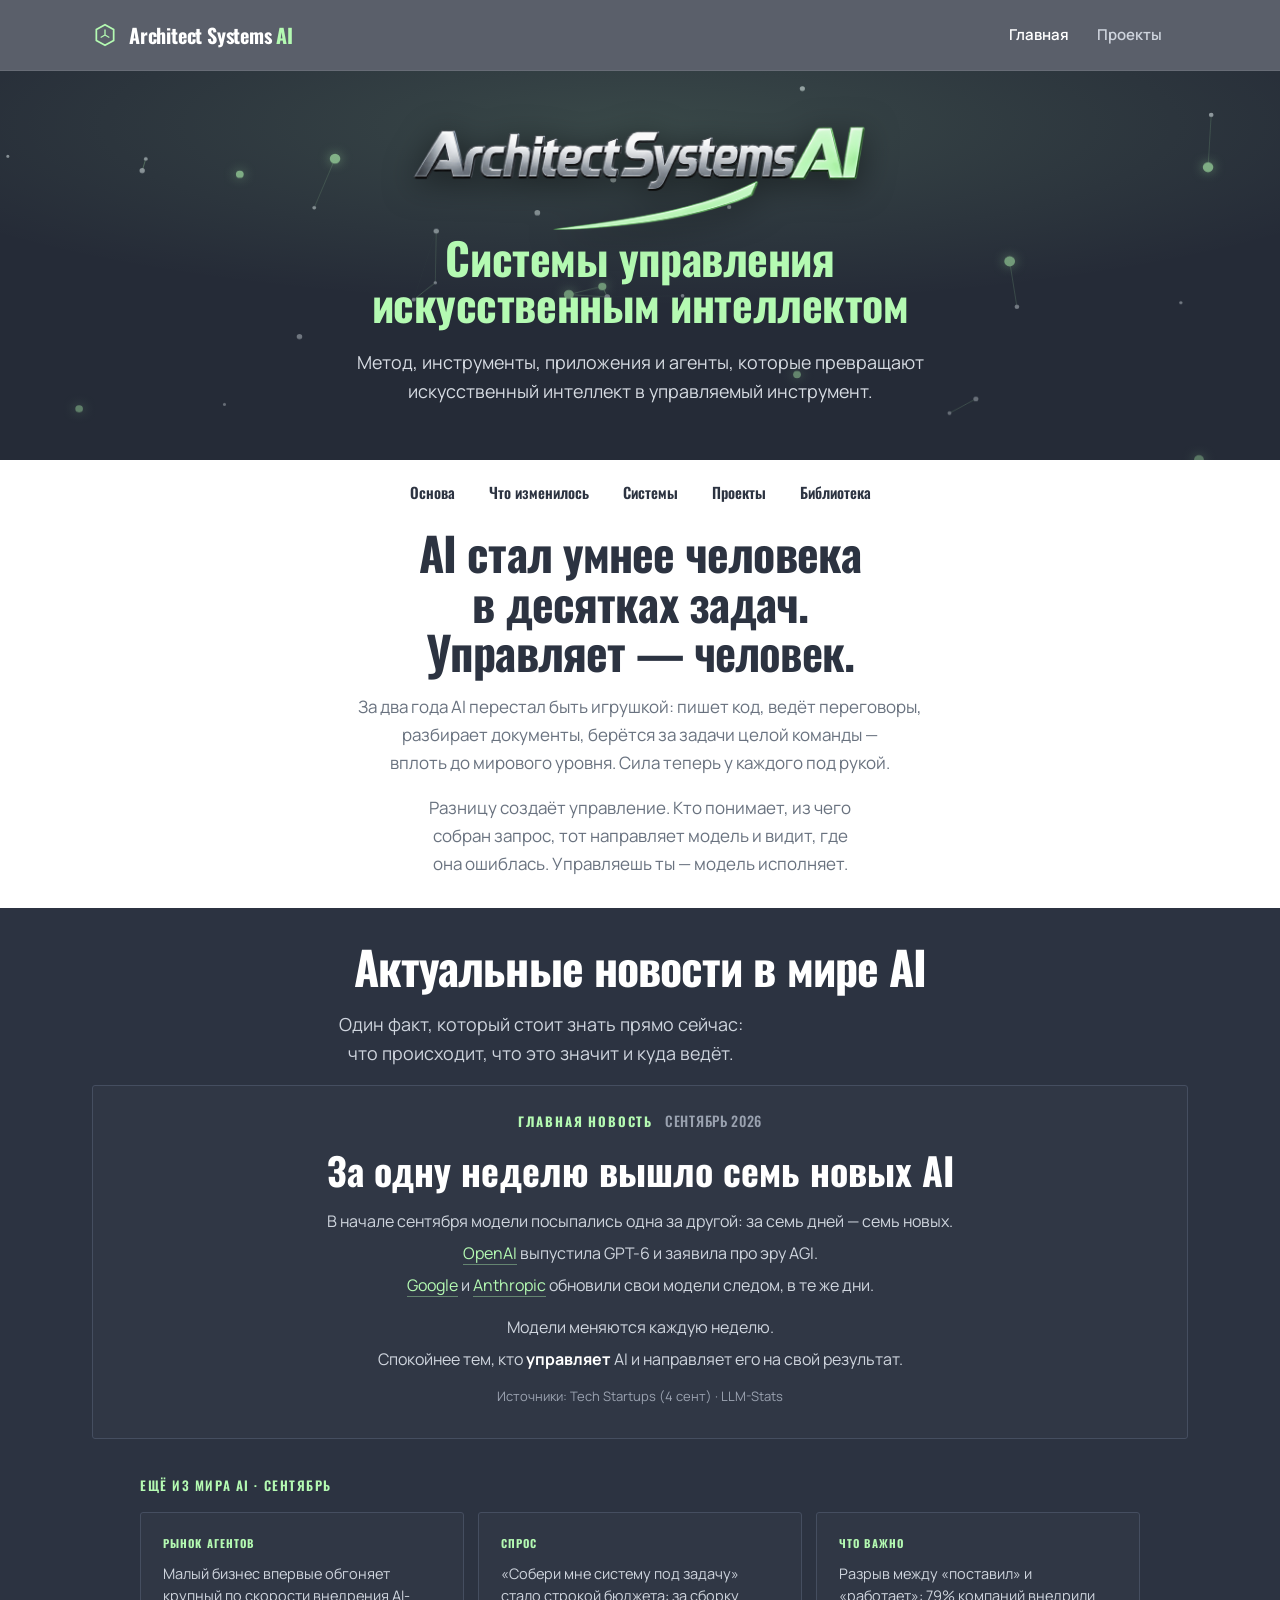
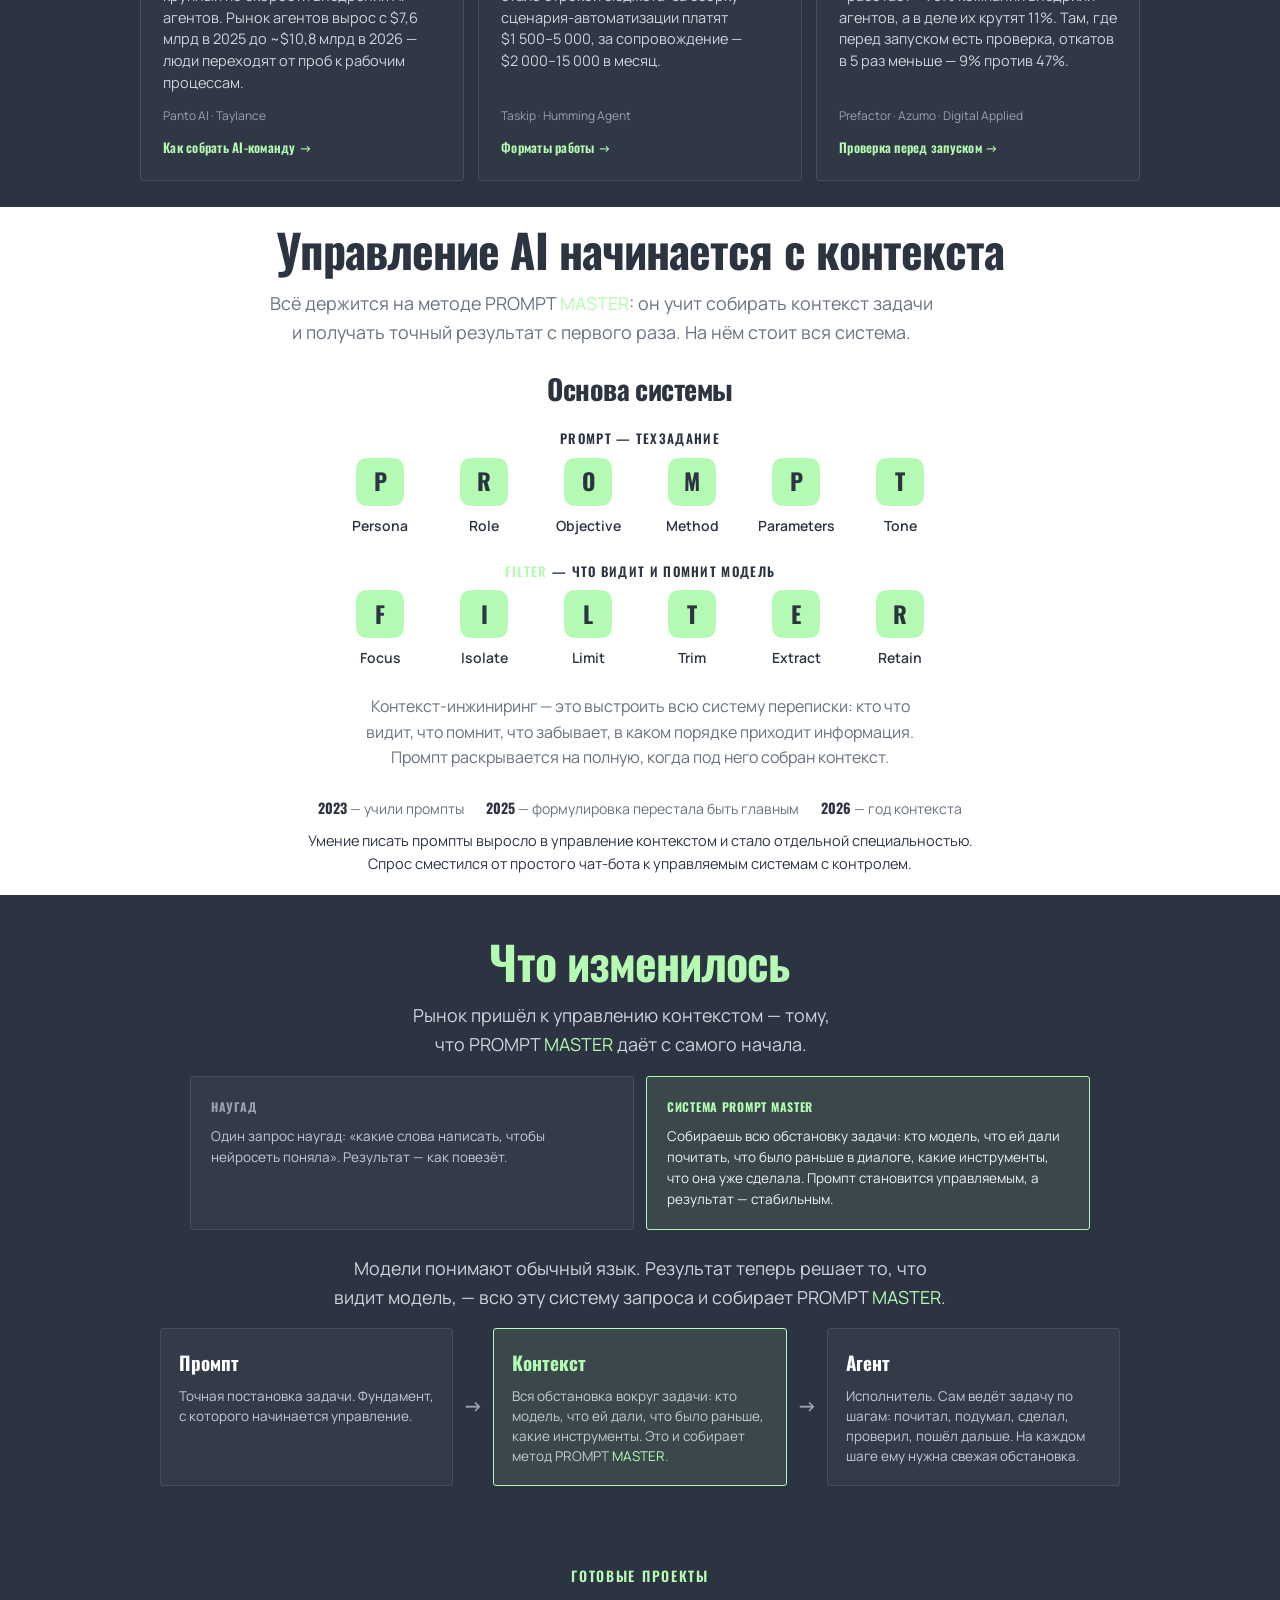
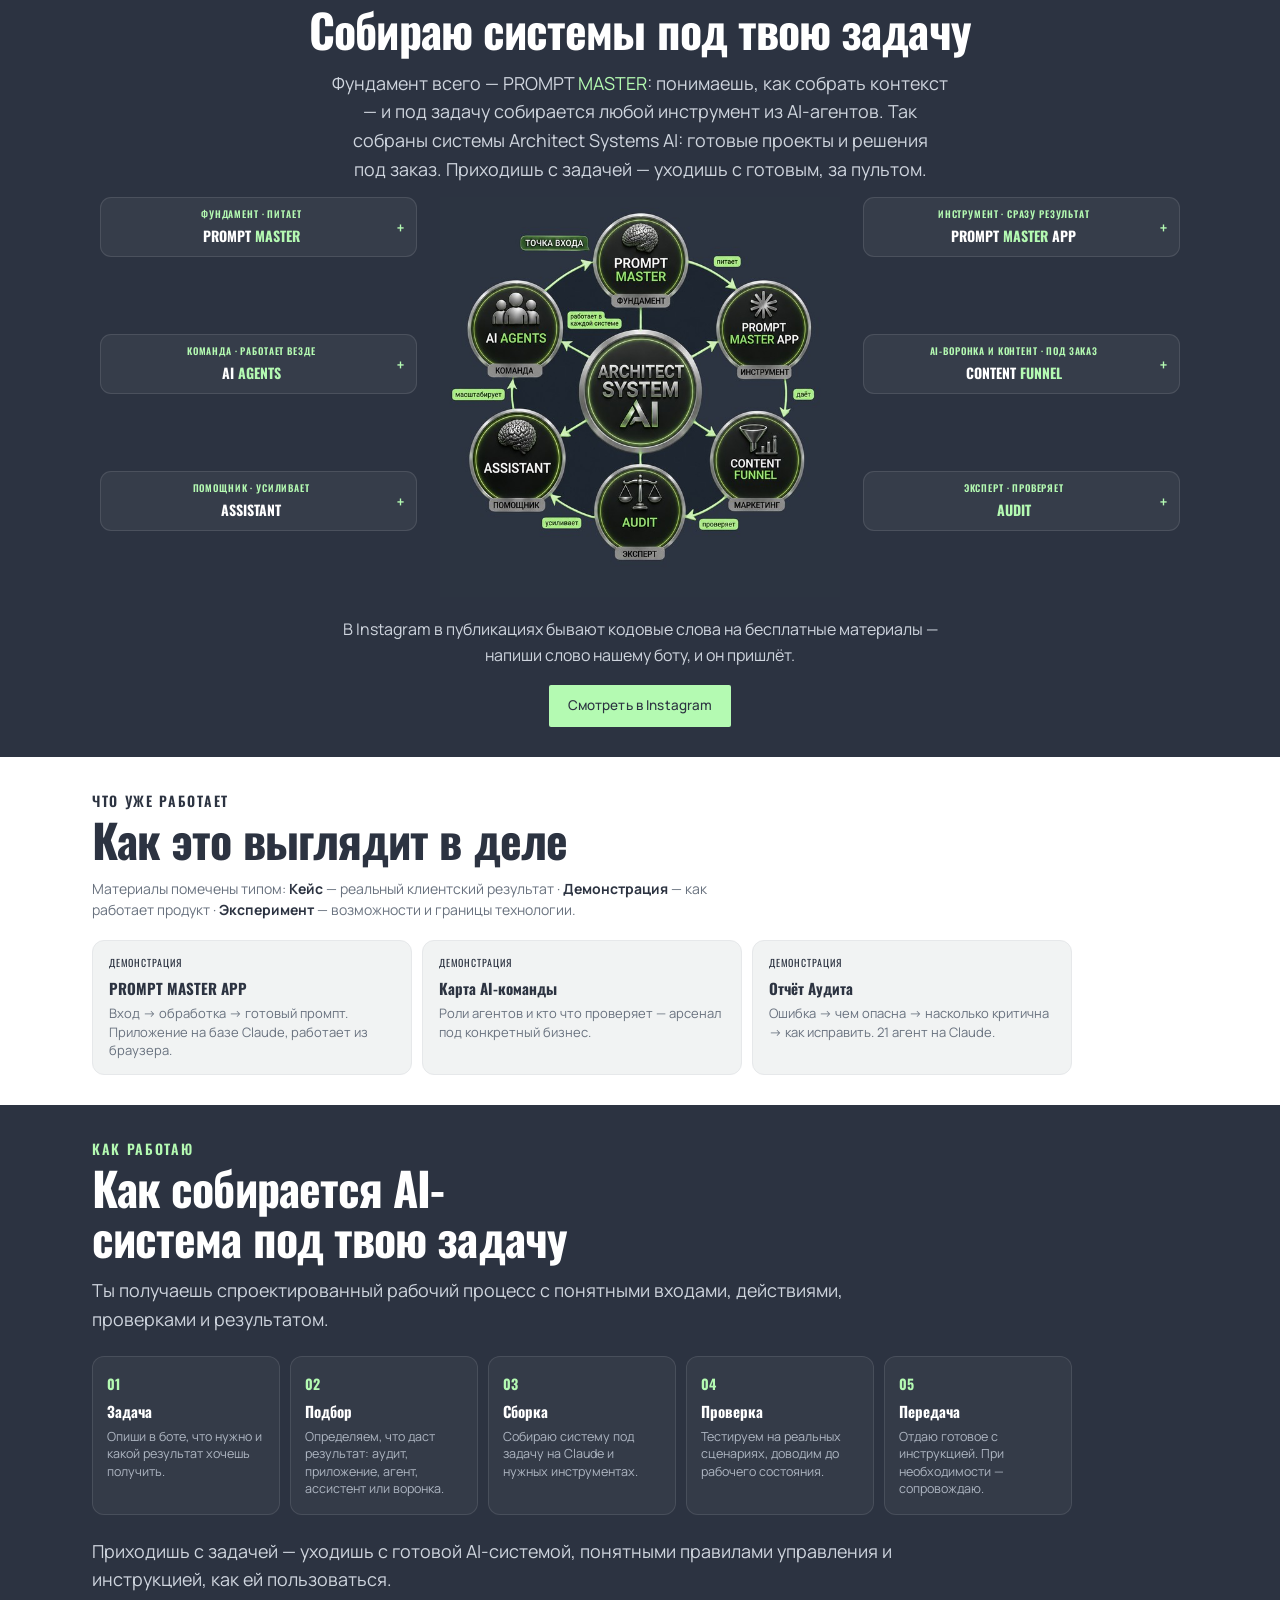
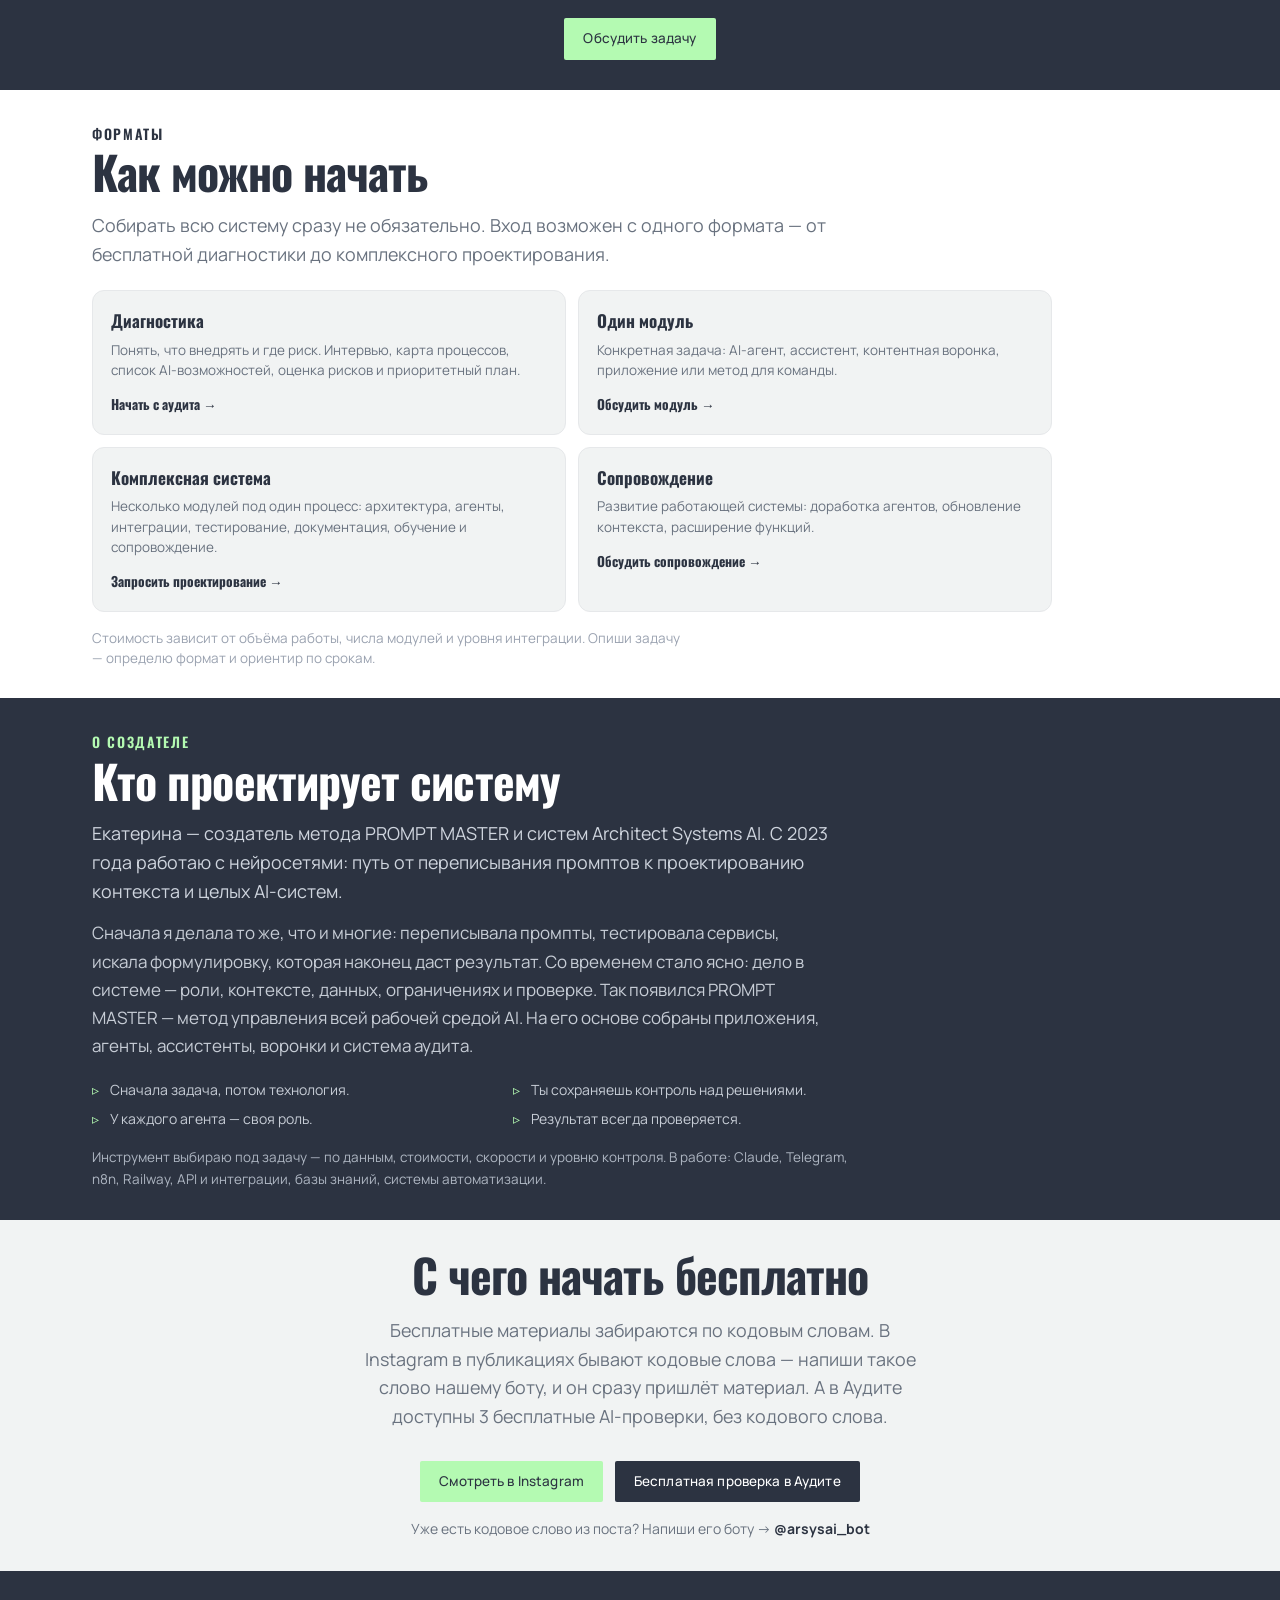
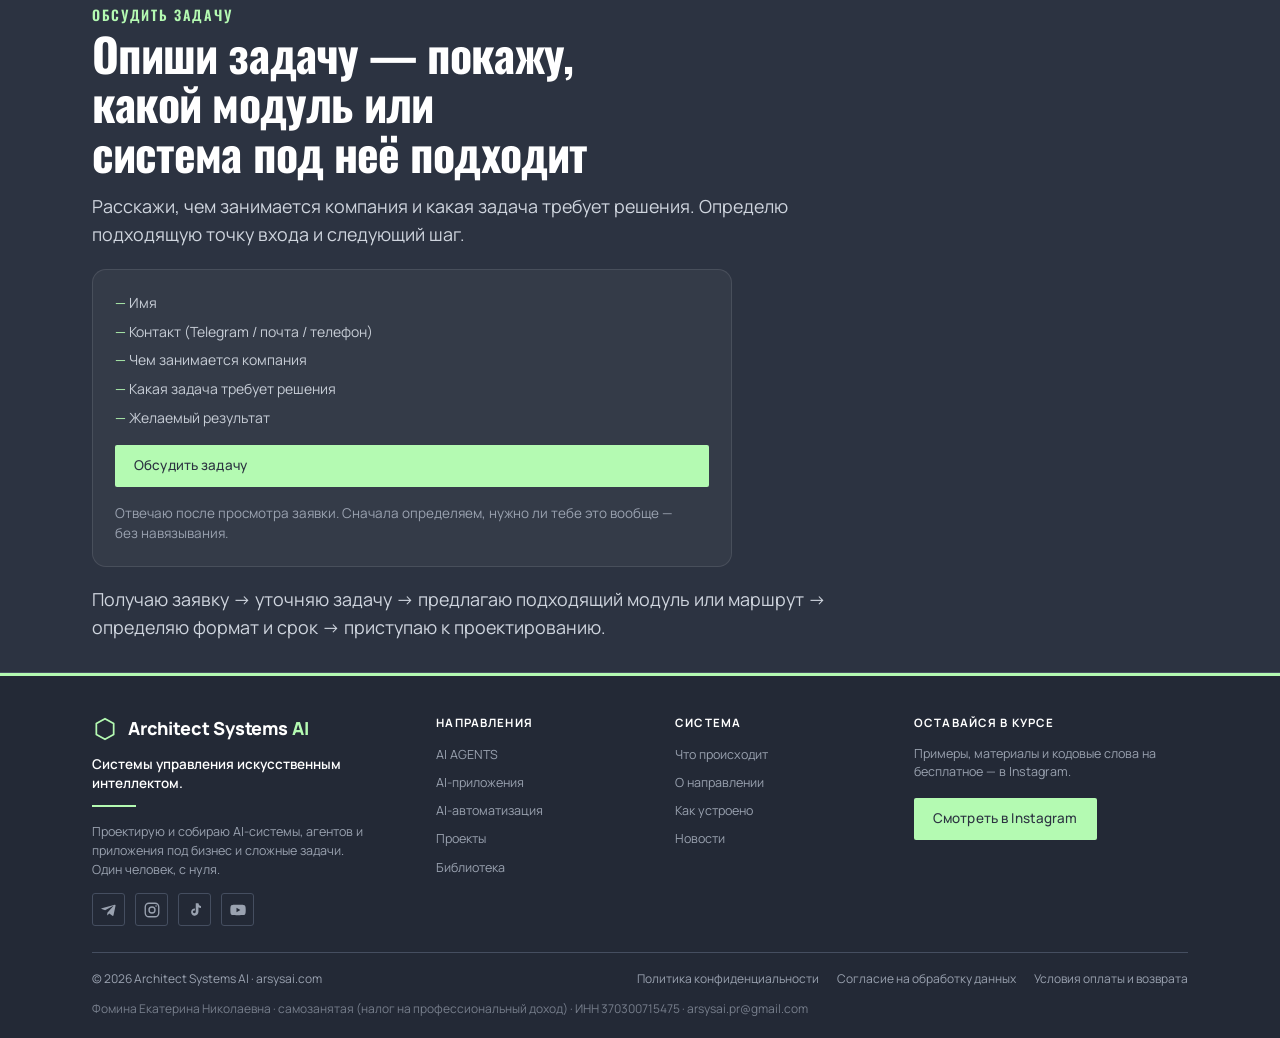
==== commit 10e7c499: "Подвал: реквизиты (ФИО, самозанятая, ИНН, почта) и точные ссылки на три документа Co-Authored-By: Cl" ====
--- a/index.html
+++ b/index.html
@@ -820,11 +820,12 @@
     <div class="foot-bot">
       <span>© 2026 Architect Systems AI · arsysai.com</span>
       <span class="foot-legal">
-        <a href="https://legal.arsysai.com/" target="_blank" rel="noopener">Политика конфиденциальности</a>
-        <a href="https://legal.arsysai.com/" target="_blank" rel="noopener">Условия использования</a>
-        <a href="https://legal.arsysai.com/" target="_blank" rel="noopener">Оферта</a>
+        <a href="https://legal.arsysai.com/privacy.html" target="_blank" rel="noopener">Политика конфиденциальности</a>
+        <a href="https://legal.arsysai.com/consent.html" target="_blank" rel="noopener">Согласие на обработку данных</a>
+        <a href="https://legal.arsysai.com/offer.html" target="_blank" rel="noopener">Условия оплаты и возврата</a>
       </span>
     </div>
+    <div class="foot-req" style="font-size:12px;line-height:1.6;opacity:.7;margin-top:10px">Фомина Екатерина Николаевна · самозанятая (налог на профессиональный доход) · ИНН 370300715475 · <a href="mailto:arsysai.pr@gmail.com">arsysai.pr@gmail.com</a></div>
   </div>
 </footer>
 
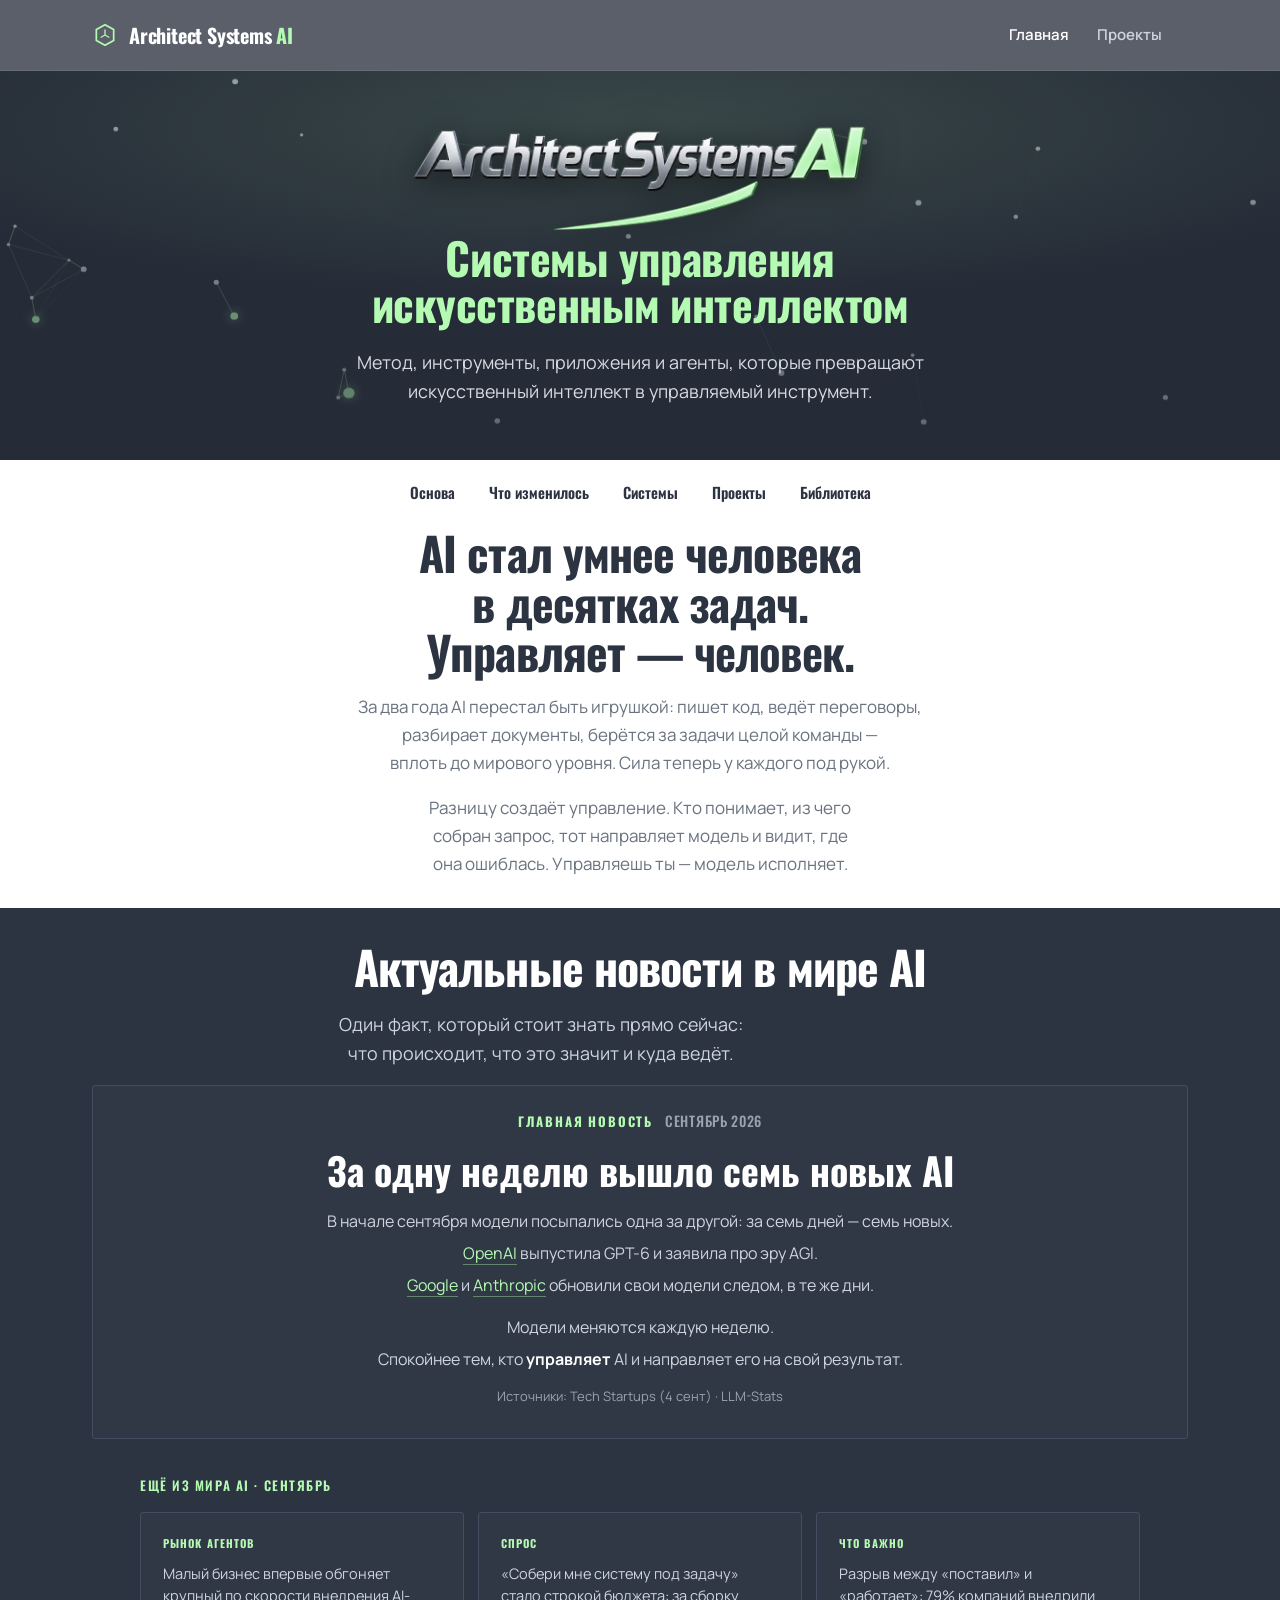
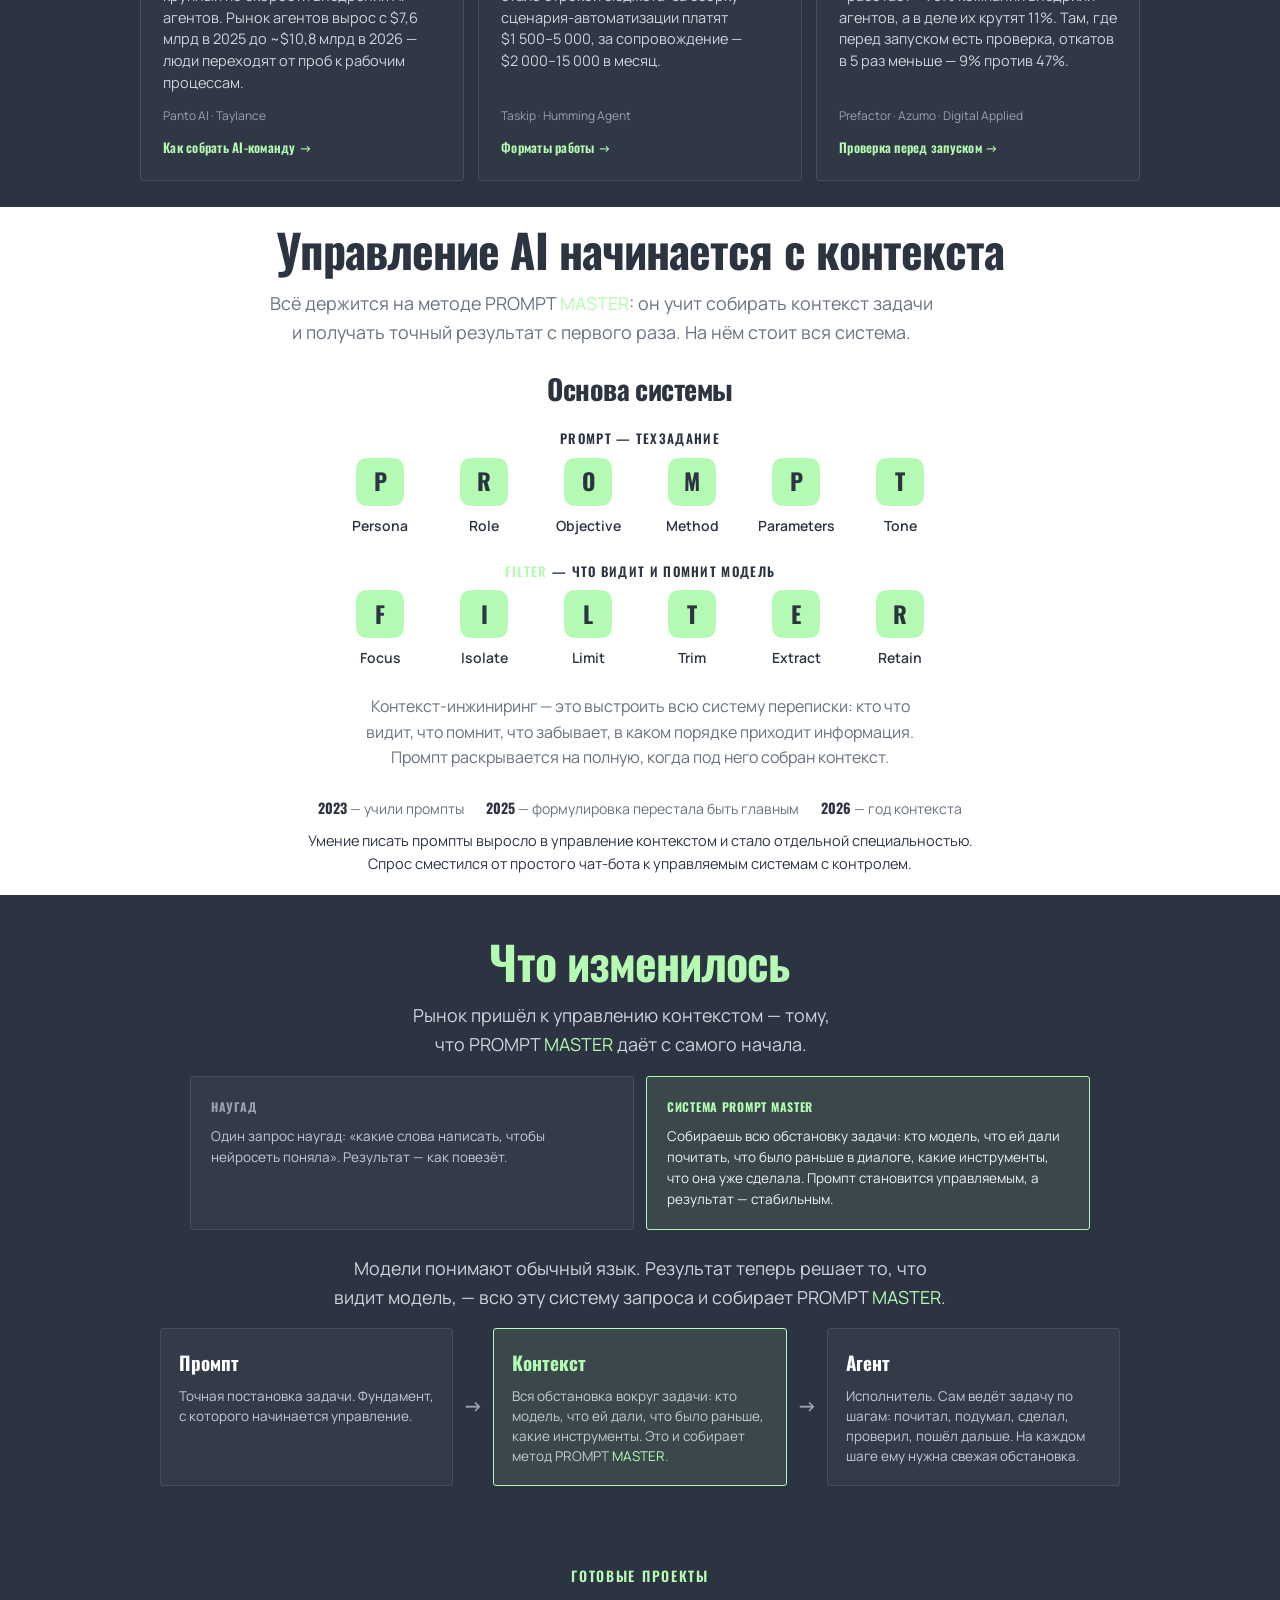
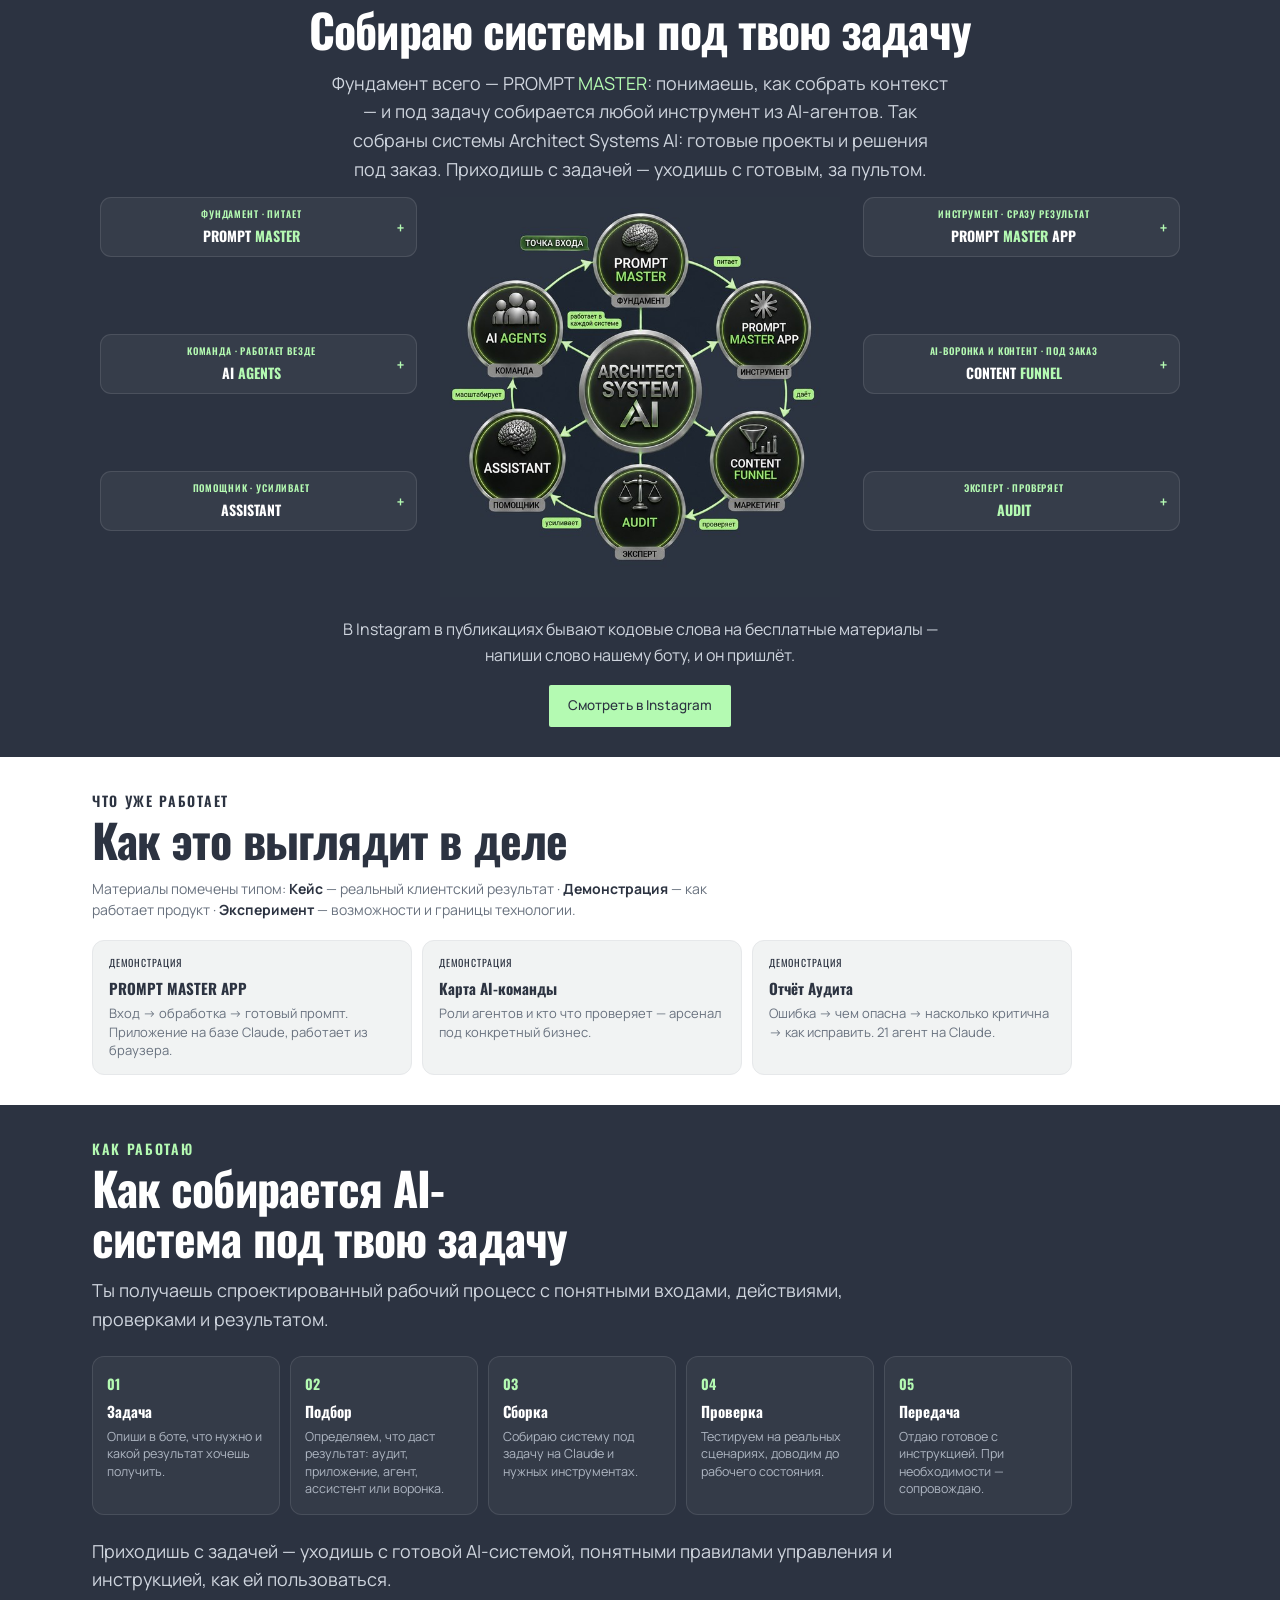
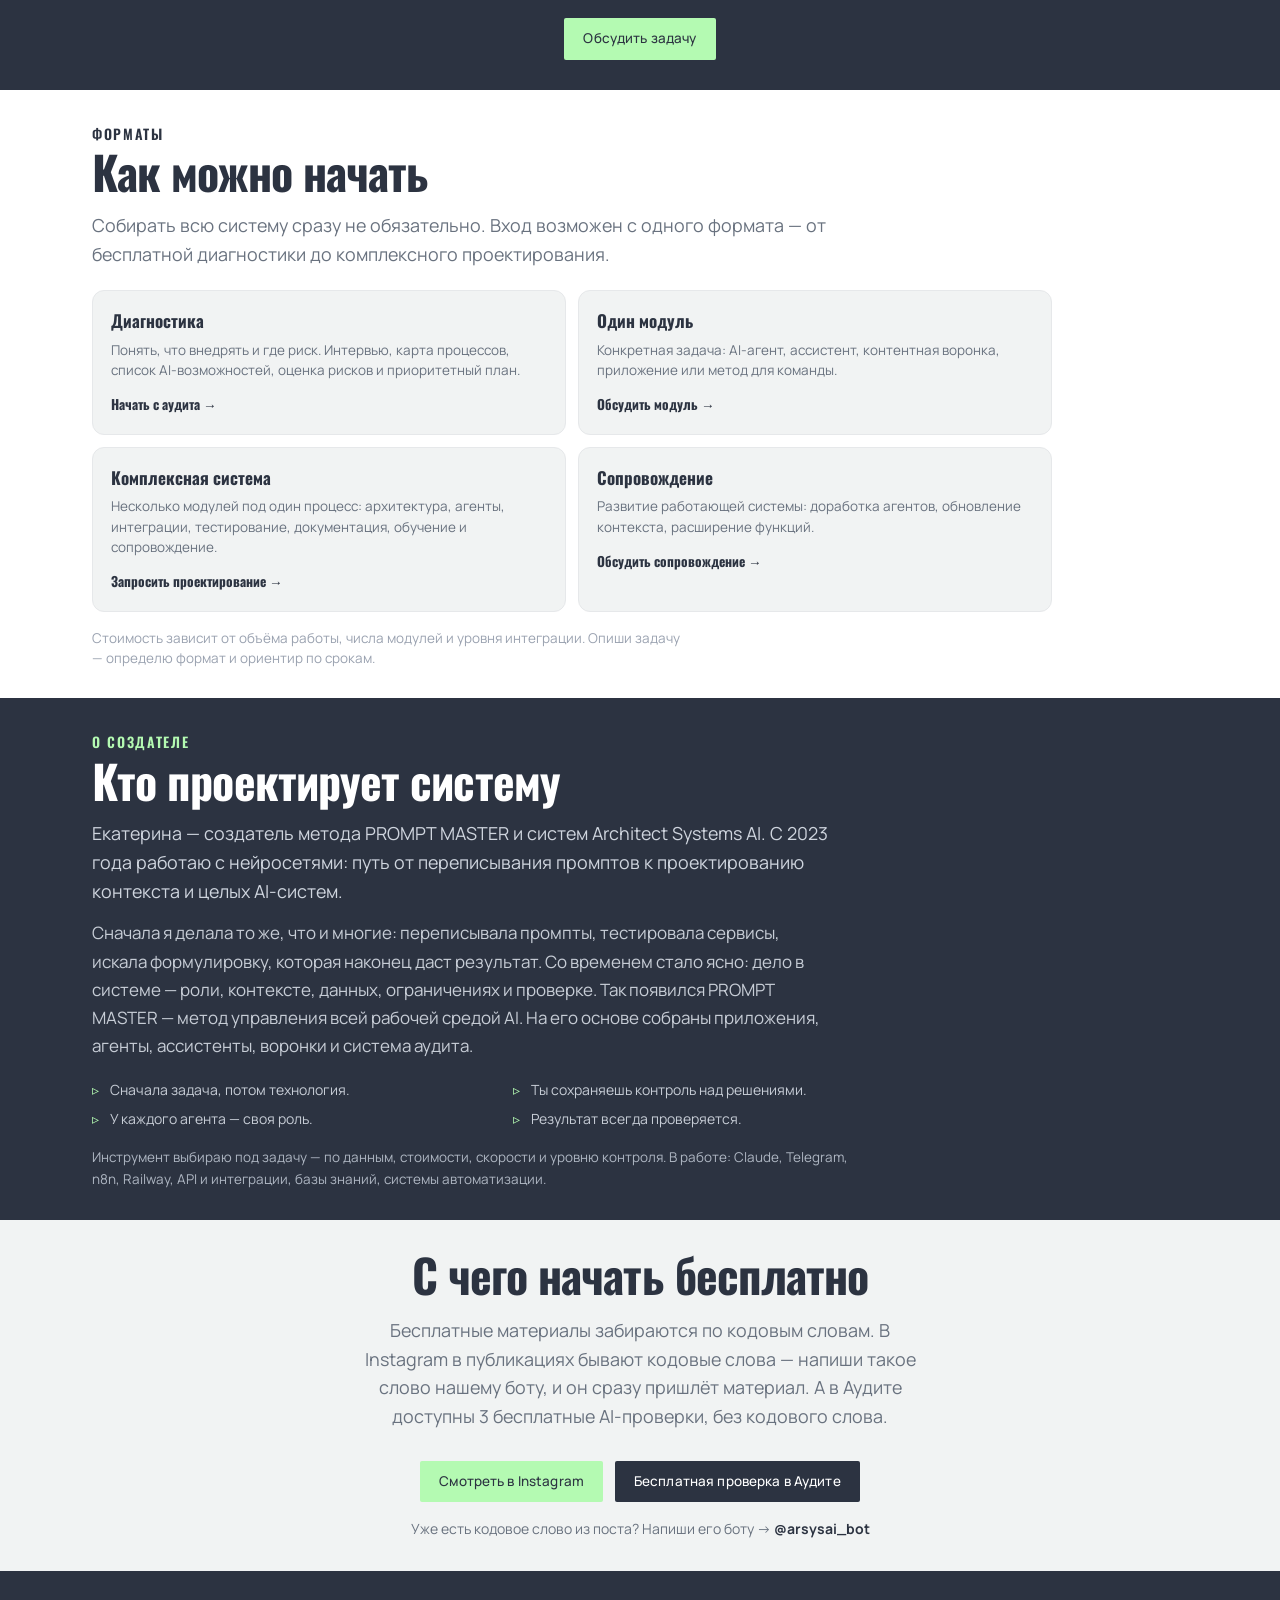
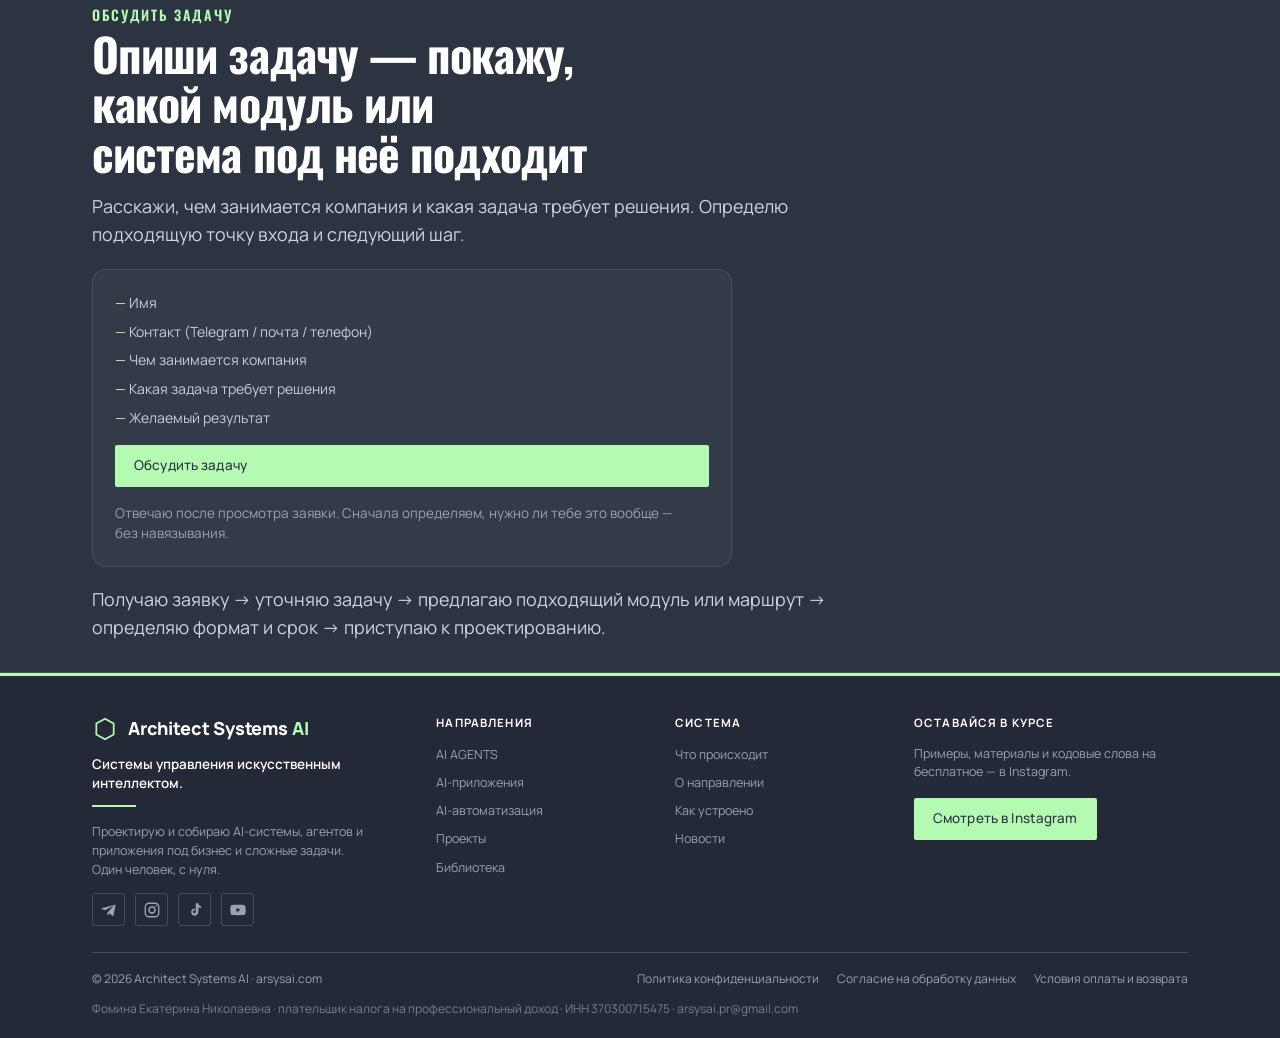
==== commit d6c2d644: "Реквизиты: «плательщик налога на профессиональный доход» вместо «самозанятая» Co-Authored-By: Claude" ====
--- a/index.html
+++ b/index.html
@@ -825,7 +825,7 @@
         <a href="https://legal.arsysai.com/offer.html" target="_blank" rel="noopener">Условия оплаты и возврата</a>
       </span>
     </div>
-    <div class="foot-req" style="font-size:12px;line-height:1.6;opacity:.7;margin-top:10px">Фомина Екатерина Николаевна · самозанятая (налог на профессиональный доход) · ИНН 370300715475 · <a href="mailto:arsysai.pr@gmail.com">arsysai.pr@gmail.com</a></div>
+    <div class="foot-req" style="font-size:12px;line-height:1.6;opacity:.7;margin-top:10px">Фомина Екатерина Николаевна · плательщик налога на профессиональный доход · ИНН 370300715475 · <a href="mailto:arsysai.pr@gmail.com">arsysai.pr@gmail.com</a></div>
   </div>
 </footer>
 
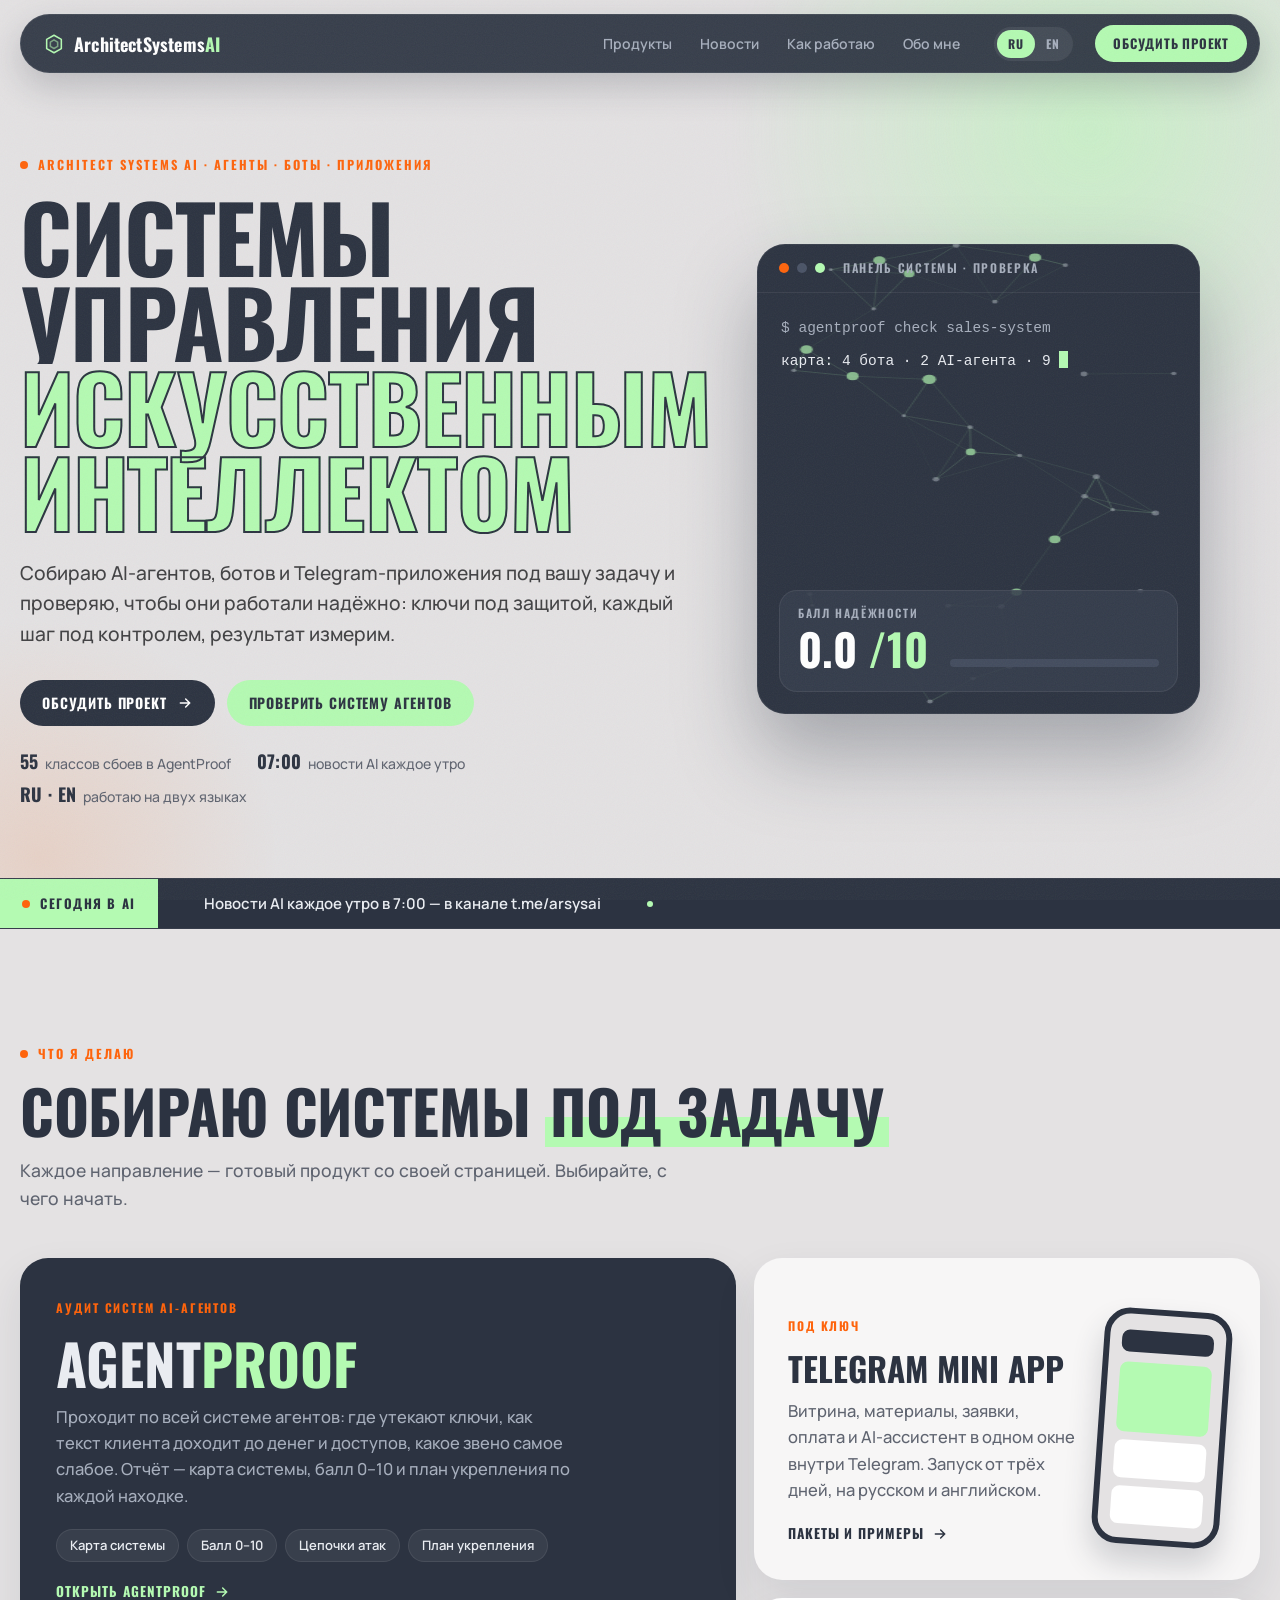
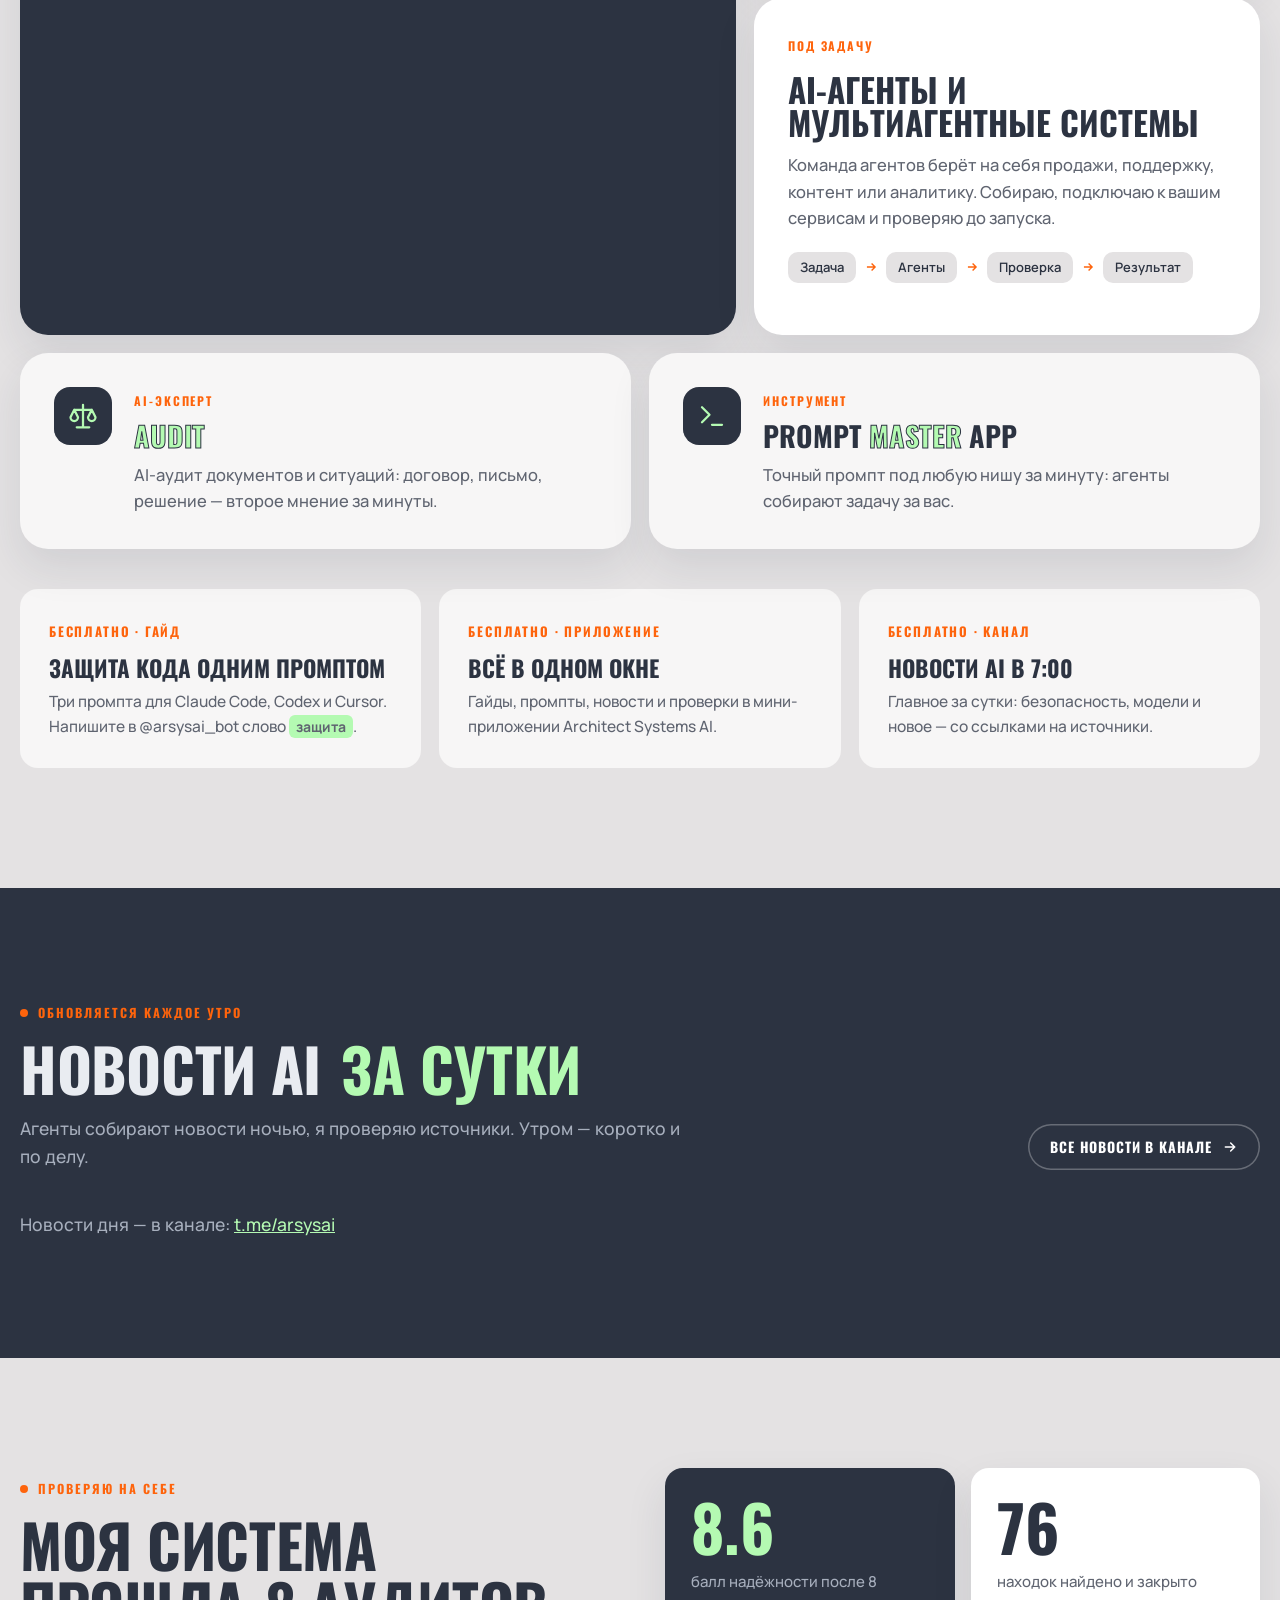
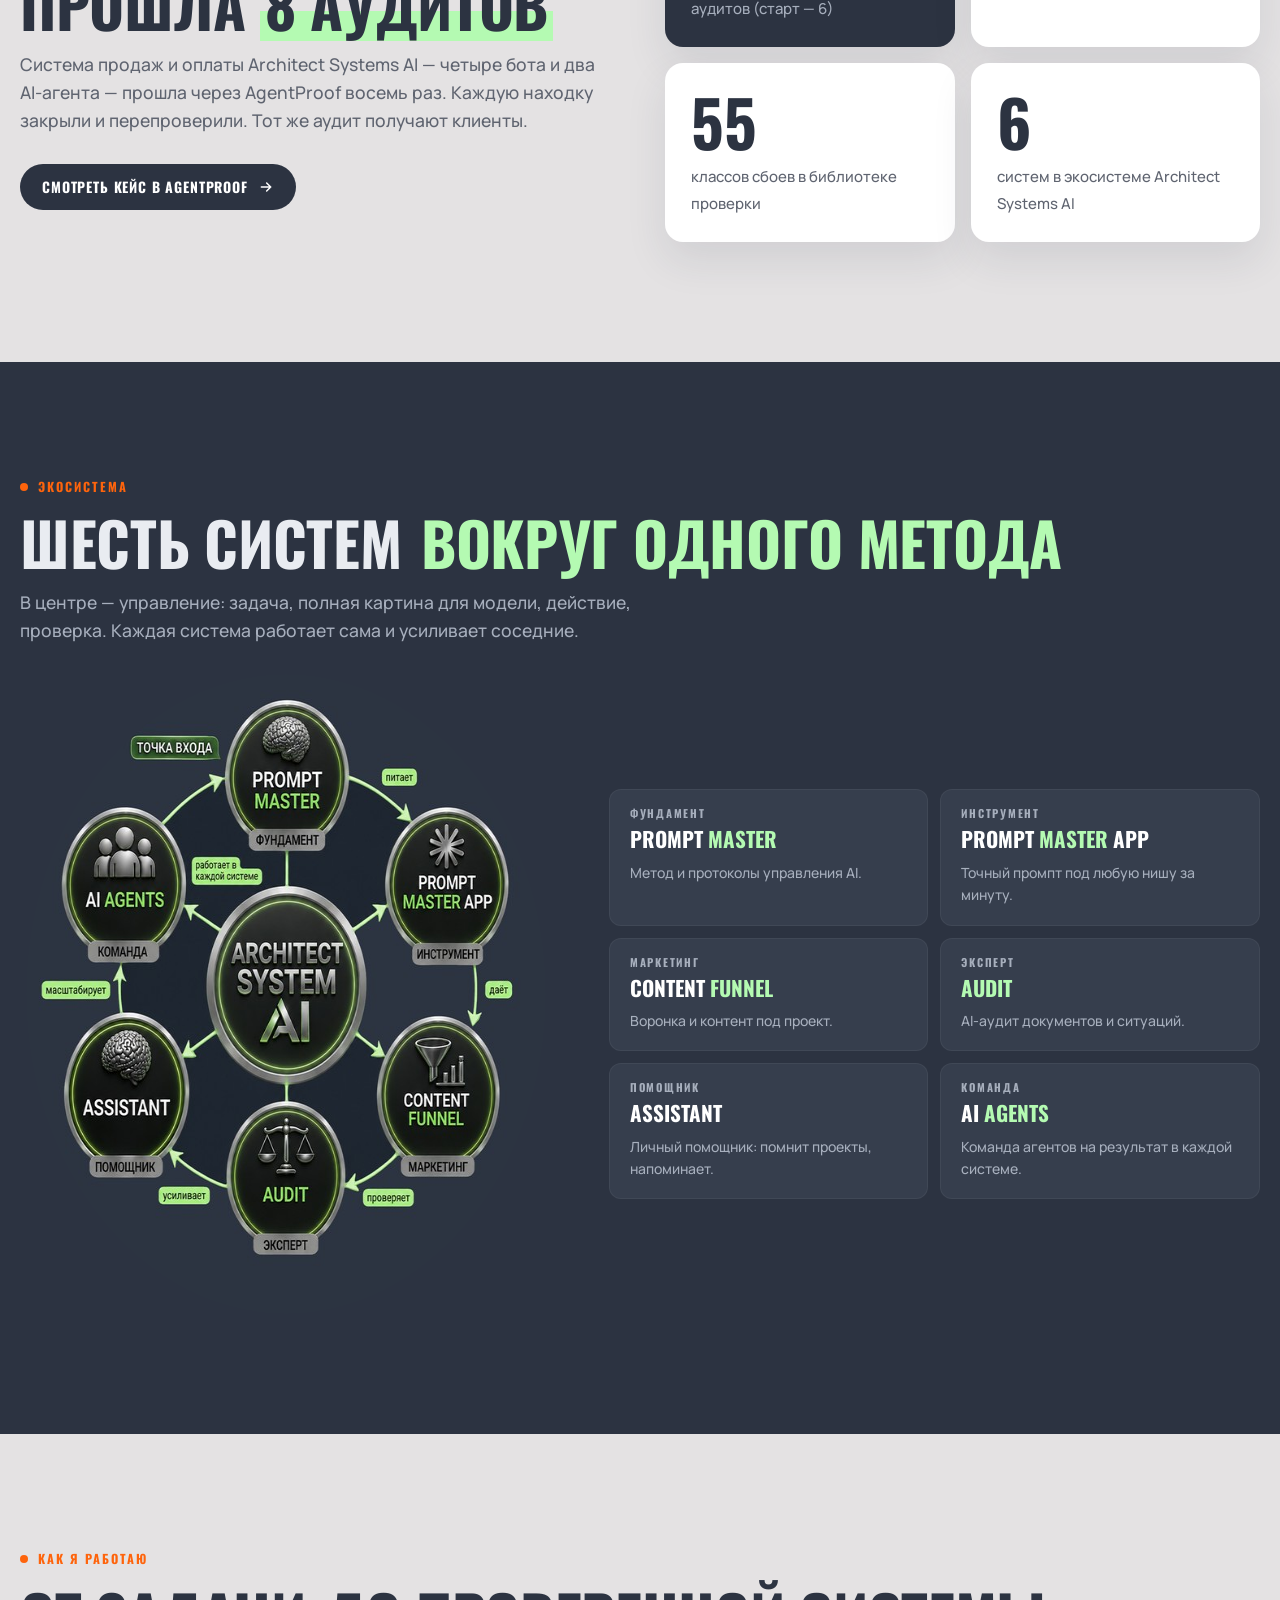
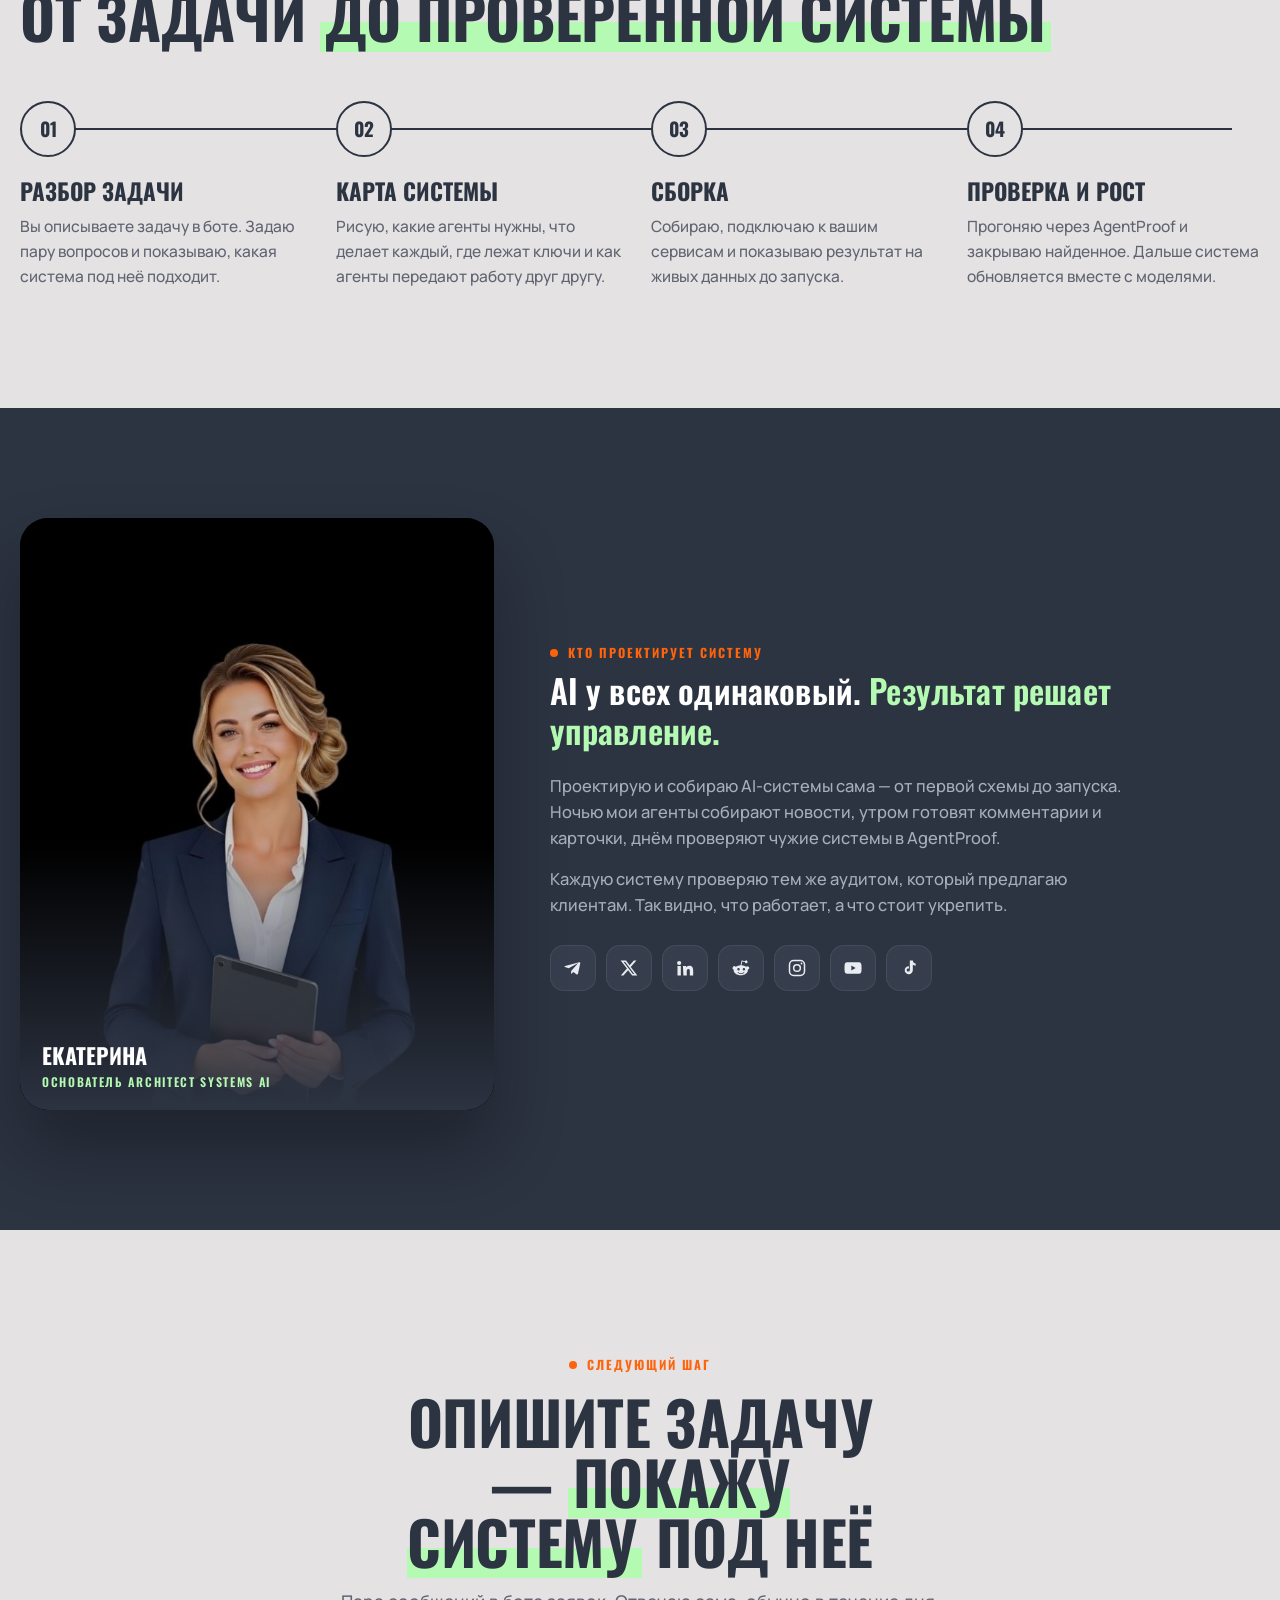
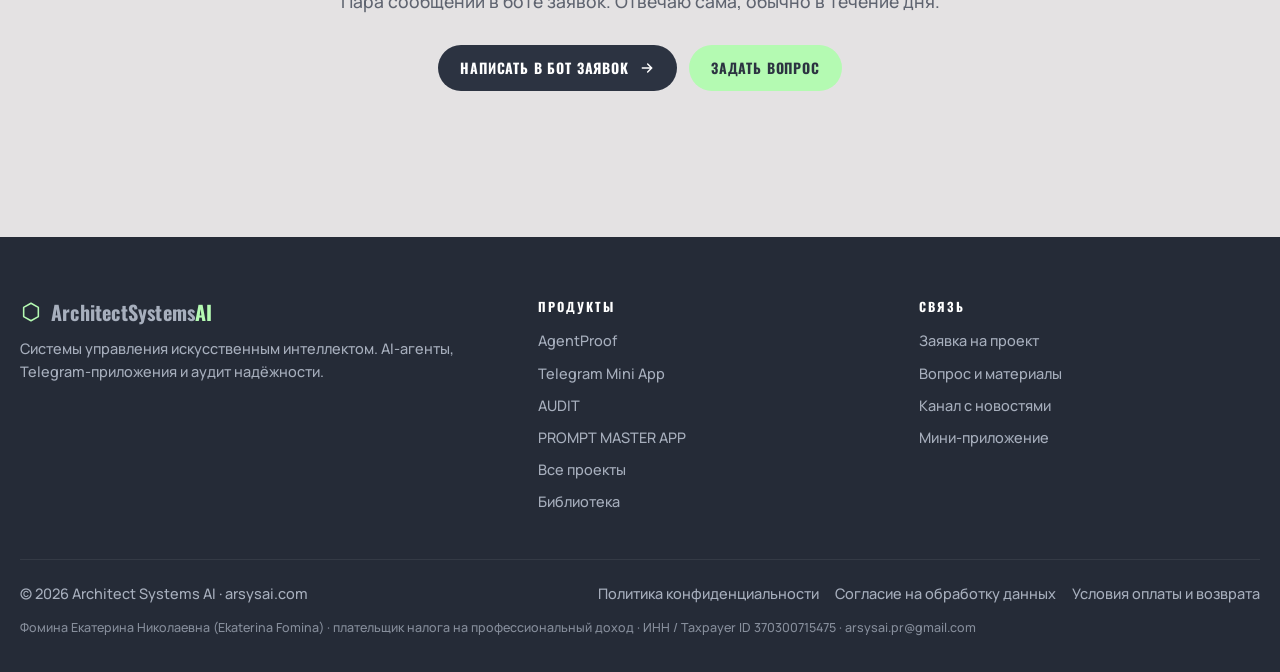
==== commit ac4d5171: "Новая главная: стиль семейства hub/services, RU/EN, продукты (AgentProof, Mini App, AI-агенты), живы" ====
--- a/index.html
+++ b/index.html
@@ -1,853 +1,781 @@
-<!DOCTYPE html>
+<!doctype html>
 <html lang="ru">
 <head>
-<meta charset="UTF-8">
-<meta name="viewport" content="width=device-width, initial-scale=1.0">
-<title>Architect Systems AI — управление искусственным интеллектом</title>
-<meta name="description" content="Architect Systems AI — направление, которое создаёт системы управления искусственным интеллектом: метод, инструменты, приложения и агенты.">
+<meta charset="utf-8">
+<meta name="viewport" content="width=device-width,initial-scale=1">
+<title>Architect Systems AI — системы управления искусственным интеллектом</title>
+<meta name="description" content="Architect Systems AI: AI-агенты, мультиагентные системы и Telegram-приложения под задачу, аудит надёжности AgentProof и новости AI каждое утро.">
+<meta property="og:title" content="Architect Systems AI — системы управления искусственным интеллектом">
+<meta property="og:description" content="AI-агенты, Telegram-приложения и аудит AgentProof. Собираю системы под задачу и проверяю их надёжность.">
+<meta property="og:url" content="https://arsysai.com/">
+<meta property="og:type" content="website">
+<meta property="og:image" content="https://agentproof.arsysai.com/hero.png">
+<meta name="theme-color" content="#2c3341">
+<link rel="icon" href="favicon.svg" type="image/svg+xml">
+<link rel="icon" href="favicon-32.png" sizes="32x32">
+<link rel="apple-touch-icon" href="apple-touch-icon.png">
 <link rel="preconnect" href="https://fonts.googleapis.com">
 <link rel="preconnect" href="https://fonts.gstatic.com" crossorigin>
-<link href="https://fonts.googleapis.com/css2?family=Oswald:wght@400;500;600;700&family=Manrope:wght@400;500;600;700;800&family=Inter:wght@400;500;600;700;800;900&display=swap" rel="stylesheet">
+<link href="https://fonts.googleapis.com/css2?family=Oswald:wght@500;600;700&family=Manrope:wght@400;500;600;700;800&display=swap" rel="stylesheet">
 <style>
 :root{
-  --dark:#2c3341; --dark-1:#252b37; --dark-2:#333b49; --dark-3:#454e60;
-  --green:#B4FAB2; --green-2:#B4FAB2; --green-soft:rgba(180,250,178,.12); --green-ink:#2c3341;
-  --grey:#b9bdbf; --mist:#f1f3f3; --paper:#fafbfb; --white:#ffffff;
-  --ink:#2c3341; --muted:#69727f; --muted-d:#9aa2b0; --line:#e6e8ea;
-  --r:3px; --maxw:1160px;
-  --ease:cubic-bezier(.22,.61,.36,1);
-  --font:'Manrope','Inter',-apple-system,BlinkMacSystemFont,'Segoe UI',sans-serif;
-  --disp:'Oswald','Manrope','Inter',sans-serif;
+  --bg:#e4e2e3; --bg-2:#efeeee; --card:#f7f6f6; --white:#fff;
+  --ink:#2c3341; --ink-2:#414143; --muted:#5f6470; --line:#cfcdcf;
+  --dark:#2c3341; --dark-2:#363e4d; --dark-3:#434c5e; --on-dark:#e9ecf1; --muted-d:#a7afbd;
+  --mint:#B4FAB2; --orange:#fe640c;
+  --disp:'Oswald','Arial Narrow',Arial,sans-serif; --body:'Manrope',system-ui,sans-serif;
+  --r-lg:28px; --r-md:18px; --r-sm:12px;
+  --shadow:0 18px 40px rgba(44,51,65,.10);
+  --ease:cubic-bezier(.2,.8,.2,1);
 }
-*{margin:0;padding:0;box-sizing:border-box}
-html{scroll-behavior:smooth;-webkit-text-size-adjust:100%}
-body{font-family:var(--font);background:var(--white);color:var(--ink);font-size:17px;line-height:1.62;font-weight:400;-webkit-font-smoothing:antialiased;text-rendering:optimizeLegibility;overflow-x:hidden}
-a{color:inherit;text-decoration:none}
-canvas{display:block}
-::selection{background:var(--green);color:var(--dark)}
-.wrap{max-width:var(--maxw);margin:0 auto;padding:0 32px}
-section{position:relative}
-.dark{background:var(--dark);color:var(--white)}
-.mist{background:var(--mist)}
-.sec{padding:100px 0}
-@media(max-width:680px){.sec{padding:20px 0}.wrap{padding:0 22px}}
-
-h1,h2,h3{font-family:var(--disp);font-weight:800;letter-spacing:-.02em;line-height:1.08;text-wrap:balance}
-h1{font-size:clamp(34px,5vw,60px)}
-h2{font-size:clamp(28px,3.8vw,46px)}
-h3{font-size:clamp(19px,2vw,24px);font-weight:600}
-.kick{display:inline-block;font-family:var(--disp);font-size:14px;font-weight:600;letter-spacing:.12em;text-transform:uppercase;color:var(--green-ink)}
-.dark .kick{color:var(--green)}
-.lead{font-size:clamp(17px,1.4vw,20px);line-height:1.6;color:var(--muted);max-width:62ch;font-weight:400}
-.dark .lead{color:#cfd5de}
-p.body{font-size:17px;line-height:1.66;color:var(--muted);max-width:62ch;font-weight:400}
-.dark p.body{color:#c7cdd6}
-.gk{color:var(--green-ink);font-weight:600}
-.dark .gk{color:var(--green)}
-
-.btn{display:inline-flex;align-items:center;gap:8px;font-family:var(--font);font-size:13.5px;font-weight:500;letter-spacing:.01em;padding:9px 18px;border-radius:2px;border:1px solid transparent;cursor:pointer;transition:all .2s var(--ease);white-space:nowrap}
-.btn:active{transform:translateY(1px)}
-.btn-green{background:var(--green);color:var(--dark)}
-.btn-green:hover{background:var(--green);filter:brightness(1.06)}
-.btn-ghost{background:transparent;border-color:var(--dark-3);color:var(--white)}
-.btn-ghost:hover{border-color:var(--green);color:var(--green)}
-.btn-dark{background:var(--dark);color:var(--white)}
-.btn-dark:hover{background:#1e232d}
-
-.nav{position:sticky;top:0;z-index:60;background:rgba(44,51,65,.78);backdrop-filter:blur(16px);border-bottom:1px solid rgba(255,255,255,.08)}
-.nav-in{display:flex;align-items:center;justify-content:space-between;height:70px}
-.brand{display:flex;align-items:center;gap:11px;font-family:var(--disp);font-weight:800;font-size:20px;letter-spacing:-.01em;color:#fff}
-.brand .hex{width:26px;height:26px;flex:0 0 auto}
-.brand .ai{color:var(--green)}
-.nav .btn{padding:8px 16px;font-size:13px}
-html,body{overflow-x:hidden}
-.nav-in{gap:12px}
-.brand span{white-space:nowrap}
-@media(max-width:680px){
-  .nav-in{height:56px}
-  .brand{font-size:15px;gap:8px}
-  .brand .hex{width:22px;height:22px}
-  .nav-in nav{display:none!important}
-  .nav .btn{padding:7px 11px;font-size:12px;white-space:nowrap;flex:0 0 auto}
+*{box-sizing:border-box;margin:0;padding:0}
+html{scroll-behavior:smooth}
+body{background:var(--bg);color:var(--ink);font:500 16.5px/1.6 var(--body);-webkit-font-smoothing:antialiased;overflow-x:hidden}
+img,video{display:block;max-width:100%}
+a{color:inherit}
+::selection{background:var(--mint);color:var(--ink)}
+.wrap{width:min(1240px,100% - 32px);margin:0 auto}
+.skip{position:absolute;left:-999px;top:8px;background:var(--mint);color:var(--ink);padding:8px 14px;border-radius:8px;z-index:50}
+.skip:focus{left:16px}
+:focus-visible{outline:3px solid var(--orange);outline-offset:3px;border-radius:6px}
+
+/* язык */
+html[lang="ru"] [data-l="en"], html[lang="en"] [data-l="ru"]{display:none!important}
+
+/* зерно */
+body::after{content:"";position:fixed;inset:0;pointer-events:none;z-index:60;opacity:.06;
+  background-image:url("data:image/svg+xml,%3Csvg xmlns='http://www.w3.org/2000/svg' width='160' height='160'%3E%3Cfilter id='n'%3E%3CfeTurbulence type='fractalNoise' baseFrequency='.9' numOctaves='2' stitchTiles='stitch'/%3E%3C/filter%3E%3Crect width='100%25' height='100%25' filter='url(%23n)'/%3E%3C/svg%3E")}
+
+/* шапка-пилюля */
+.nav{position:fixed;top:14px;left:0;right:0;z-index:40}
+.nav-in{display:flex;align-items:center;gap:22px;background:rgba(44,51,65,.94);backdrop-filter:blur(10px);-webkit-backdrop-filter:blur(10px);
+  border:1px solid rgba(255,255,255,.07);border-radius:999px;padding:10px 12px 10px 22px;box-shadow:0 14px 34px rgba(44,51,65,.22)}
+.brand{display:flex;align-items:center;gap:9px;text-decoration:none;color:#fff;font:700 18px/1 var(--disp);letter-spacing:.01em;white-space:nowrap}
+.brand svg{width:22px;height:22px}
+.brand .ai{color:var(--mint)}
+.nav-links{display:flex;gap:4px;margin-left:auto}
+.nav-links a{color:var(--muted-d);text-decoration:none;font:600 14px/1 var(--body);padding:10px 12px;border-radius:999px;transition:color .2s,background .2s}
+.nav-links a:hover{color:#fff;background:rgba(255,255,255,.06)}
+.lang{display:flex;background:rgba(255,255,255,.07);border-radius:999px;padding:3px}
+.lang button{border:0;background:none;color:var(--muted-d);font:700 12px/1 var(--disp);letter-spacing:.06em;padding:8px 11px;border-radius:999px;cursor:pointer}
+.lang button[aria-pressed="true"]{background:var(--mint);color:var(--ink)}
+.btn{display:inline-flex;align-items:center;gap:10px;font:700 14px/1 var(--disp);letter-spacing:.06em;text-transform:uppercase;text-decoration:none;
+  border-radius:999px;padding:15px 22px;border:0;cursor:pointer;transition:transform .25s var(--ease),background .25s,box-shadow .25s}
+.btn:active{transform:translateY(1px) scale(.98)}
+.btn-mint{background:var(--mint);color:var(--ink)}
+.btn-mint:hover{box-shadow:0 10px 26px rgba(120,190,118,.45);transform:translateY(-2px)}
+.btn-dark{background:var(--ink);color:#fff}
+.btn-dark:hover{background:#1f2530;transform:translateY(-2px)}
+.btn-line{background:transparent;color:#fff;box-shadow:inset 0 0 0 1.5px rgba(255,255,255,.28)}
+.btn-line:hover{box-shadow:inset 0 0 0 1.5px var(--mint);color:var(--mint)}
+.btn svg{width:16px;height:16px;transition:transform .25s var(--ease)}
+.btn:hover svg{transform:translateX(3px)}
+.nav .btn{padding:12px 18px;font-size:13px}
+
+/* общие заголовки */
+.kicker{display:inline-flex;align-items:center;gap:10px;font:700 12.5px/1 var(--disp);letter-spacing:.16em;text-transform:uppercase;color:var(--orange)}
+.kicker::before{content:"";width:8px;height:8px;border-radius:50%;background:currentColor}
+.h2{font:700 clamp(34px,5vw,60px)/1 var(--disp);text-transform:uppercase;letter-spacing:-.005em;margin:14px 0 16px;text-wrap:balance}
+.h2 .hl{background:linear-gradient(transparent 58%,var(--mint) 58% 92%,transparent 92%);padding:0 .08em}
+.dark .h2 .hl{background:none;color:var(--mint)}
+.lead{max-width:62ch;color:var(--muted);font-size:17.5px}
+.dark{background:var(--dark);color:var(--on-dark)}
+.dark .lead{color:var(--muted-d)}
+.sec{padding:110px 0 120px;position:relative}
+
+/* появление */
+.rv{opacity:0;transform:translateY(26px);transition:opacity .8s var(--ease),transform .8s var(--ease);transition-delay:var(--d,0s)}
+.rv.in{opacity:1;transform:none}
+
+/* ХИРО */
+.hero{padding:150px 0 70px;position:relative;overflow:hidden}
+.hero::before{content:"";position:absolute;width:780px;height:780px;right:-200px;top:-260px;border-radius:50%;
+  background:radial-gradient(circle,rgba(180,250,178,.55),rgba(180,250,178,0) 65%);filter:blur(10px);pointer-events:none}
+.hero::after{content:"";position:absolute;width:520px;height:520px;left:-220px;bottom:-240px;border-radius:50%;
+  background:radial-gradient(circle,rgba(254,100,12,.13),rgba(254,100,12,0) 65%);pointer-events:none}
+.hero-grid{display:grid;grid-template-columns:1.12fr .88fr;gap:46px;align-items:center;position:relative;z-index:1}
+.hero h1{font:700 clamp(46px,7.2vw,104px)/.92 var(--disp);text-transform:uppercase;letter-spacing:-.01em;margin:18px 0 24px}
+.hero h1 .l{display:block;overflow:hidden}
+.hero h1 .l>span{display:inline-block;transform:translateY(105%);animation:up 1s var(--ease) forwards}
+.hero h1 .l:nth-child(2)>span{animation-delay:.12s}
+.hero h1 .l:nth-child(3)>span{animation-delay:.24s}
+.hero h1 .l>.out{color:transparent;-webkit-text-stroke:2px var(--ink);background:linear-gradient(90deg,var(--mint),var(--mint)) no-repeat 0 0/0% 100%;
+  -webkit-background-clip:text;background-clip:text;animation:up 1s var(--ease) .24s forwards,fill 1.4s var(--ease) 1.1s forwards}
+@keyframes up{to{transform:none}}
+@keyframes fill{to{background-size:100% 100%}}
+.hero .lead{font-size:clamp(17px,1.5vw,19.5px);color:var(--ink-2)}
+.hero-cta{display:flex;flex-wrap:wrap;gap:12px;margin:30px 0 26px}
+.facts{display:flex;flex-wrap:wrap;gap:10px 26px;color:var(--muted);font-size:14px}
+.facts b{font:700 18px/1 var(--disp);color:var(--ink);margin-right:6px;letter-spacing:.02em}
+
+/* панель управления */
+.panel{background:var(--dark);border-radius:var(--r-lg);position:relative;overflow:hidden;min-height:470px;
+  box-shadow:0 40px 80px rgba(44,51,65,.35),inset 0 0 0 1px rgba(255,255,255,.06);transform:rotate(1.2deg)}
+.panel canvas{position:absolute;inset:0;width:100%;height:100%;opacity:.75}
+.panel-top{position:relative;display:flex;align-items:center;gap:8px;padding:18px 22px;border-bottom:1px solid rgba(255,255,255,.07);
+  font:600 12px/1 var(--disp);letter-spacing:.14em;text-transform:uppercase;color:var(--muted-d)}
+.panel-top i{width:10px;height:10px;border-radius:50%;background:#4a5366}
+.panel-top i:first-child{background:var(--orange)}
+.panel-top i:nth-child(3){background:var(--mint)}
+.panel-top span{margin-left:10px}
+.log{position:relative;padding:24px 24px 0;font:500 14.5px/1.55 ui-monospace,'Cascadia Mono',Consolas,monospace;color:var(--on-dark);min-height:270px}
+.log p{margin-bottom:10px;white-space:pre-wrap}
+.log .ok{color:var(--mint)}
+.log .dim{color:var(--muted-d)}
+.caret{display:inline-block;width:9px;height:17px;background:var(--mint);vertical-align:-3px;animation:blink 1s steps(1) infinite}
+@keyframes blink{50%{opacity:0}}
+.score{position:absolute;left:22px;right:22px;bottom:22px;display:flex;align-items:flex-end;justify-content:space-between;
+  background:rgba(54,62,77,.88);border:1px solid rgba(255,255,255,.07);border-radius:var(--r-md);padding:16px 18px}
+.score small{display:block;font:600 11.5px/1 var(--disp);letter-spacing:.14em;text-transform:uppercase;color:var(--muted-d);margin-bottom:8px}
+.score b{font:700 44px/1 var(--disp);color:#fff;font-variant-numeric:tabular-nums}
+.score b em{font-style:normal;color:var(--mint)}
+.bar{flex:1;margin:0 0 8px 22px;height:8px;border-radius:9px;background:var(--dark-3);overflow:hidden}
+.bar i{display:block;height:100%;width:0;background:var(--mint);border-radius:9px;transition:width 1.6s var(--ease)}
+
+/* бегущая лента новостей */
+.ticker{background:var(--ink);color:var(--on-dark);overflow:hidden;position:relative;border-block:1px solid rgba(255,255,255,.05)}
+.ticker-in{display:flex;align-items:center}
+.tick-label{flex:none;display:flex;align-items:center;gap:10px;background:var(--mint);color:var(--ink);font:700 13px/1 var(--disp);letter-spacing:.12em;
+  text-transform:uppercase;padding:18px 22px;text-decoration:none;z-index:2}
+.tick-label i{width:8px;height:8px;border-radius:50%;background:var(--orange);animation:pulse 1.6s infinite}
+@keyframes pulse{50%{opacity:.25}}
+.tick-track{display:flex;gap:46px;white-space:nowrap;padding-left:46px;animation:marq 70s linear infinite;font-weight:600;font-size:15px}
+.tick-track span{display:inline-flex;align-items:center;gap:46px}
+.tick-track span::after{content:"";width:6px;height:6px;border-radius:50%;background:var(--mint)}
+.ticker:hover .tick-track{animation-play-state:paused}
+@keyframes marq{to{transform:translateX(-50%)}}
+
+/* ПРОДУКТЫ — бенто */
+.bento{display:grid;grid-template-columns:repeat(12,1fr);gap:18px;margin-top:46px}
+.cardx{position:relative;border-radius:var(--r-lg);padding:34px;overflow:hidden;text-decoration:none;color:inherit;isolation:isolate;
+  background:var(--card);box-shadow:var(--shadow);transition:transform .45s var(--ease),box-shadow .45s var(--ease)}
+.cardx:hover{transform:translateY(-6px);box-shadow:0 30px 60px rgba(44,51,65,.16)}
+.cardx::before{content:"";position:absolute;inset:0;z-index:-1;opacity:0;transition:opacity .35s;
+  background:radial-gradient(420px circle at var(--mx,50%) var(--my,50%),rgba(180,250,178,.28),transparent 60%)}
+.cardx:hover::before{opacity:1}
+.cardx .tag{font:700 12px/1 var(--disp);letter-spacing:.16em;text-transform:uppercase;color:var(--orange)}
+.cardx h3{font:700 clamp(26px,2.6vw,36px)/1.02 var(--disp);text-transform:uppercase;margin:14px 0 12px}
+.cardx p{color:var(--muted);max-width:52ch}
+.more{display:inline-flex;align-items:center;gap:8px;margin-top:22px;font:700 13.5px/1 var(--disp);letter-spacing:.08em;text-transform:uppercase}
+.more svg{width:16px;height:16px;transition:transform .3s var(--ease)}
+.cardx:hover .more svg{transform:translateX(5px)}
+.c-ap{grid-column:span 7;grid-row:span 2;background:var(--dark);color:var(--on-dark);display:flex;flex-direction:column;min-height:620px;padding:0}
+.c-ap .txt{padding:36px 36px 0}
+.c-ap p{color:var(--muted-d)}
+.c-ap h3{font-size:clamp(40px,4.4vw,62px)}
+.c-ap h3 .gr{color:var(--mint)}
+.c-ap .vid{margin-top:auto;position:relative;height:330px;overflow:hidden}
+.c-ap video,.c-ap .vid img{position:absolute;inset:0;width:100%;height:100%;object-fit:cover;object-position:center 40%}
+.c-ap .vid::before{content:"";position:absolute;inset:0;z-index:1;background:linear-gradient(var(--dark),rgba(44,51,65,0) 40%)}
+.c-ap .chips{display:flex;flex-wrap:wrap;gap:8px;margin-top:20px}
+.chip{font:600 13px/1 var(--body);padding:9px 13px;border-radius:999px;background:rgba(255,255,255,.06);color:var(--on-dark);border:1px solid rgba(255,255,255,.08)}
+.c-ap .more{color:var(--mint)}
+.c-mini{grid-column:span 5;display:grid;grid-template-columns:1fr 128px;gap:20px;align-items:end}
+.phone{width:128px;height:236px;border-radius:26px;border:6px solid var(--ink);background:var(--bg);position:relative;overflow:hidden;box-shadow:0 18px 30px rgba(44,51,65,.2);transform:rotate(4deg)}
+.phone i{position:absolute;left:12px;right:12px;border-radius:8px;background:var(--white)}
+.phone i:nth-child(1){top:16px;height:22px;background:var(--ink)}
+.phone i:nth-child(2){top:48px;height:70px;background:var(--mint)}
+.phone i:nth-child(3){top:126px;height:38px}
+.phone i:nth-child(4){top:172px;height:38px}
+.c-agents{grid-column:span 5;background:var(--white)}
+.flow{display:flex;align-items:center;gap:8px;margin-top:20px;flex-wrap:wrap}
+.flow span{font:600 13px/1 var(--body);padding:9px 12px;border-radius:10px;background:var(--bg)}
+.flow svg{width:14px;height:14px;color:var(--orange)}
+.c-small{grid-column:span 6;display:flex;gap:22px;align-items:flex-start}
+.c-small .ic{flex:none;width:58px;height:58px;border-radius:16px;display:grid;place-items:center;background:var(--dark);color:var(--mint)}
+.c-small .ic svg{width:30px;height:30px}
+.c-small h3{font-size:clamp(24px,2.2vw,30px);margin-top:8px}
+.c-small h3 .gr{-webkit-text-stroke:1px var(--ink);color:var(--mint)}
+
+/* БЕСПЛАТНО */
+.free{display:grid;grid-template-columns:repeat(3,1fr);gap:18px;margin-top:40px}
+.free a{display:block;text-decoration:none;color:inherit;padding:28px;border-radius:var(--r-md);background:var(--card);border:1.5px solid transparent;transition:border-color .3s,transform .4s var(--ease)}
+.free a:hover{border-color:var(--ink);transform:translateY(-4px)}
+.free .n{font:700 13px/1 var(--disp);letter-spacing:.14em;text-transform:uppercase;color:var(--orange)}
+.free h4{font:700 23px/1.1 var(--disp);text-transform:uppercase;margin:12px 0 8px}
+.free p{color:var(--muted);font-size:15.5px}
+.free code{font:700 14px var(--body);background:var(--mint);padding:2px 7px;border-radius:6px}
+
+/* НОВОСТИ */
+.news-head{display:flex;justify-content:space-between;align-items:flex-end;gap:24px;flex-wrap:wrap}
+.news-grid{display:grid;grid-template-columns:repeat(3,1fr);gap:18px;margin-top:40px}
+.nc{background:var(--dark-2);border:1px solid rgba(255,255,255,.06);border-radius:var(--r-md);padding:24px;display:flex;flex-direction:column;min-height:250px;
+  transition:transform .4s var(--ease),border-color .3s}
+.nc:hover{transform:translateY(-4px);border-color:rgba(180,250,178,.4)}
+.nc .cat{font:700 11.5px/1 var(--disp);letter-spacing:.16em;text-transform:uppercase;color:var(--mint)}
+.nc .cat.sec-c{color:var(--orange)}
+.nc h4{font:600 20px/1.2 var(--disp);color:#fff;margin:12px 0 10px;letter-spacing:.01em}
+.nc p{color:var(--muted-d);font-size:15px;flex:1}
+.nc a{margin-top:16px;font:700 12.5px/1 var(--disp);letter-spacing:.1em;text-transform:uppercase;color:var(--mint);text-decoration:none}
+.skel{background:linear-gradient(90deg,var(--dark-2),#3d4657,var(--dark-2));background-size:200% 100%;animation:sk 1.4s infinite;min-height:250px;border-radius:var(--r-md)}
+@keyframes sk{to{background-position:-200% 0}}
+.take{margin-top:22px;padding:22px 26px;border-radius:var(--r-md);background:rgba(180,250,178,.08);border-left:4px solid var(--mint);color:var(--on-dark);max-width:880px}
+.take b{font:700 13px/1 var(--disp);letter-spacing:.14em;text-transform:uppercase;color:var(--mint);display:block;margin-bottom:8px}
+
+/* ЭКОСИСТЕМА */
+.eco{display:grid;grid-template-columns:.9fr 1.1fr;gap:56px;align-items:center;margin-top:30px}
+.eco img{width:100%;max-width:520px;margin:0 auto;border-radius:50%;animation:float 7s ease-in-out infinite}
+@keyframes float{50%{transform:translateY(-12px) scale(1.015)}}
+.eco-list{list-style:none;display:grid;grid-template-columns:1fr 1fr;gap:12px}
+.eco-list li{background:var(--dark-2);border-radius:var(--r-sm);padding:18px 20px;border:1px solid rgba(255,255,255,.05);transition:border-color .3s}
+.eco-list li:hover{border-color:rgba(180,250,178,.45)}
+.eco-list small{display:block;font:700 11px/1 var(--disp);letter-spacing:.16em;text-transform:uppercase;color:var(--muted-d);margin-bottom:8px}
+.eco-list a{font:700 21px/1.1 var(--disp);text-transform:uppercase;color:#fff;text-decoration:none}
+.eco-list .gr{color:var(--mint)}
+.eco-list p{color:var(--muted-d);font-size:14px;margin-top:6px}
+
+/* КЕЙС */
+.proof{display:grid;grid-template-columns:1fr 1fr;gap:50px;align-items:center}
+.stats{display:grid;grid-template-columns:1fr 1fr;gap:16px}
+.stat{background:var(--white);border-radius:var(--r-md);padding:26px;box-shadow:var(--shadow)}
+.stat b{display:block;font:700 clamp(46px,5vw,68px)/1 var(--disp);font-variant-numeric:tabular-nums;color:var(--ink);margin-bottom:10px}
+.stat>span{color:var(--muted);font-size:15px}
+.stat:first-child{background:var(--dark)}
+.stat:first-child b{color:var(--mint)}
+.stat:first-child>span{color:var(--muted-d)}
+
+/* ПРОЦЕСС */
+.steps{display:grid;grid-template-columns:repeat(4,1fr);gap:22px;margin-top:56px;position:relative}
+.steps::before{content:"";position:absolute;top:27px;left:28px;right:28px;height:2px;background:var(--line);z-index:0}
+.steps::after{content:"";position:absolute;top:27px;left:28px;right:28px;height:2px;background:var(--ink);transform:scaleX(0);transform-origin:left;transition:transform 1.8s var(--ease) .2s;z-index:0}
+.steps.in::after{transform:scaleX(1)}
+.step{position:relative;z-index:1}
+.step .num{width:56px;height:56px;border-radius:50%;display:grid;place-items:center;background:var(--bg);border:2px solid var(--ink);font:700 19px/1 var(--disp);margin-bottom:22px;transition:background .4s}
+.step:hover .num{background:var(--mint)}
+.step h4{font:700 23px/1.1 var(--disp);text-transform:uppercase;margin-bottom:10px}
+.step p{color:var(--muted);font-size:15.5px}
+
+/* ОБО МНЕ */
+.about{display:grid;grid-template-columns:.8fr 1.2fr;gap:56px;align-items:center}
+.photo{position:relative;border-radius:var(--r-lg);overflow:hidden;background:#0d0f12;aspect-ratio:4/5;box-shadow:0 40px 70px rgba(0,0,0,.3)}
+.photo img{width:100%;height:100%;object-fit:cover;object-position:center top}
+.photo::after{content:"";position:absolute;inset:auto 0 0 0;height:45%;background:linear-gradient(transparent,var(--dark))}
+.photo figcaption{position:absolute;left:22px;bottom:20px;z-index:1;font:700 22px/1.1 var(--disp);text-transform:uppercase;color:#fff}
+.photo figcaption small{display:block;font:600 12px/1.4 var(--disp);letter-spacing:.14em;color:var(--mint);margin-top:6px}
+.about blockquote{font:600 clamp(24px,2.6vw,34px)/1.2 var(--disp);color:#fff;margin:6px 0 22px;letter-spacing:.005em}
+.about blockquote em{font-style:normal;color:var(--mint)}
+.about p{color:var(--muted-d);max-width:60ch;margin-bottom:14px}
+.soc{display:flex;flex-wrap:wrap;gap:10px;margin-top:26px}
+.soc a{width:46px;height:46px;border-radius:14px;display:grid;place-items:center;background:var(--dark-2);color:var(--on-dark);border:1px solid rgba(255,255,255,.07);transition:background .25s,color .25s,transform .25s var(--ease)}
+.soc a:hover{background:var(--mint);color:var(--ink);transform:translateY(-3px)}
+.soc svg{width:20px;height:20px}
+
+/* ФИНАЛ */
+.cta{text-align:center;padding:120px 0}
+.cta .h2{max-width:16ch;margin-inline:auto}
+.cta .lead{margin:0 auto}
+.cta .hero-cta{justify-content:center}
+
+/* ПОДВАЛ */
+.foot{background:#252b37;color:var(--muted-d);padding:64px 0 34px;font-size:14.5px}
+.foot-grid{display:grid;grid-template-columns:1.4fr 1fr 1fr;gap:40px}
+.foot .brand{font-size:20px;margin-bottom:14px}
+.foot h5{font:700 12.5px/1 var(--disp);letter-spacing:.16em;text-transform:uppercase;color:#fff;margin-bottom:16px}
+.foot ul{list-style:none;display:grid;gap:9px}
+.foot a{text-decoration:none;color:var(--muted-d);transition:color .2s}
+.foot a:hover{color:var(--mint)}
+.foot-bot{display:flex;flex-wrap:wrap;justify-content:space-between;gap:14px;margin-top:46px;padding-top:22px;border-top:1px solid rgba(255,255,255,.07)}
+.foot-legal{display:flex;flex-wrap:wrap;gap:16px}
+.foot-req{margin-top:12px;font-size:12.5px;opacity:.75}
+
+/* адаптив */
+@media (max-width:1080px){
+  .hero-grid{grid-template-columns:1fr}
+  .panel{transform:none;min-height:430px}
+  .c-ap{grid-column:span 12;min-height:560px}
+  .c-mini,.c-agents{grid-column:span 6}
+  .eco,.proof,.about{grid-template-columns:1fr}
+  .eco img{max-width:380px}
+  .nav-links{display:none}
 }
-
-.hero{position:relative;overflow:hidden;background:var(--dark-1)}
-#net{position:absolute;inset:0;width:100%;height:100%}
-.hero-veil{position:absolute;inset:0;background:radial-gradient(110% 80% at 50% 14%,rgba(180,250,178,.14),transparent 58%),linear-gradient(180deg,rgba(37,43,55,.28),rgba(37,43,55,.62))}
-.hero-in{position:relative;z-index:2;width:100%;display:flex;justify-content:center;text-align:center;padding:22px 0 54px}
-.hero-left{max-width:900px;margin:0 auto}
-@media(max-width:860px){.hero-left{max-width:100%}}
-.hero .postline{color:var(--green);max-width:none;margin:0 auto}
-.hero .lead{margin:22px auto 0;max-width:54ch;color:#d7dce3}
-.hero-foot{position:relative;z-index:2;padding-bottom:28px}
-.hero-foot .wrap{display:flex;flex-wrap:wrap;gap:12px 30px;font-family:var(--disp);font-size:16px;font-weight:600;color:#cfd5de}
-.hero-foot a{color:#cfd5de;transition:color .2s}
-.hero-foot a:hover{color:var(--green)}
-
-/* логотип бренда (реальный файл logo.png) */
-.logo-img{display:block;width:100%;max-width:min(480px,80%);height:auto;margin:0 auto -18px;filter:drop-shadow(0 6px 16px rgba(0,0,0,.5))}
-@media(max-width:520px){.logo-img{max-width:78%}}
-.postline{font-family:var(--disp);font-weight:700;color:var(--green);font-size:clamp(26px,4.4vw,44px);letter-spacing:-.01em;line-height:1.04;max-width:15ch}
-@media(max-width:520px){.logo3d{white-space:normal}}
-
-.asym{display:grid;grid-template-columns:1.1fr .9fr;gap:52px;align-items:end}
-@media(max-width:820px){.asym{grid-template-columns:1fr;gap:22px}}
-
-/* новостной блок */
-.newshead{display:flex;flex-wrap:wrap;gap:12px;align-items:center;margin-bottom:18px}
-.newstag{font-family:var(--disp);font-size:13px;font-weight:700;letter-spacing:.14em;text-transform:uppercase;color:var(--green)}
-.newsdate{font-family:var(--disp);font-size:14px;color:var(--muted-d);font-weight:500;text-transform:uppercase;letter-spacing:.05em}
-.roads{display:grid;grid-template-columns:1fr 1fr;gap:14px;margin-top:40px}
-.road{border-radius:var(--r);padding:32px 30px;display:flex;flex-direction:column}
-.road .rlabel{font-family:var(--disp);font-size:14px;font-weight:600;letter-spacing:.08em;text-transform:uppercase;margin-bottom:14px;display:inline-flex;align-items:center;gap:9px}
-.road .rlabel .ar{font-size:17px}
-.road h3{font-size:21px;margin-bottom:12px}
-.road p{font-size:15.5px;line-height:1.55}
-.road .big{font-family:var(--disp);font-weight:700;font-size:clamp(34px,4.4vw,52px);letter-spacing:0;line-height:1;margin:16px 0 6px}
-.road .cap{font-size:14px}
-.road .fact{margin-top:auto;padding-top:18px;font-family:var(--disp);font-size:14px;font-weight:600;letter-spacing:.04em;text-transform:uppercase}
-.road-down{background:var(--dark-2);border:1px solid var(--dark-3)}
-.road-down .rlabel{color:var(--muted-d)}
-.road-down h3{color:#fff}
-.road-down p{color:#c3cad3}
-.road-down .big{color:#fff}
-.road-down .fact{color:var(--green)}
-.road-up{background:var(--green)}
-.road-up .rlabel,.road-up h3,.road-up p,.road-up .big,.road-up .fact{color:var(--dark)}
-@media(max-width:760px){.roads{grid-template-columns:1fr}}
-.sources{margin-top:28px;display:flex;flex-wrap:wrap;gap:10px 16px;align-items:center;font-size:13.5px;color:var(--muted-d)}
-.sources a{color:#cfd5de;border-bottom:1px solid var(--dark-3);padding-bottom:2px;transition:all .2s}
-.sources a:hover{color:var(--green);border-color:var(--green)}
-.newsitem{border:1px solid var(--dark-3);background:rgba(255,255,255,.02);border-radius:var(--r);padding:40px;margin-top:42px}
-.newstitle{font-family:var(--disp);font-size:clamp(24px,3.2vw,38px);color:#fff;line-height:1.05;letter-spacing:0;margin-bottom:14px;font-weight:700}
-.newscta{margin-top:20px;display:flex;flex-wrap:wrap;align-items:center;justify-content:space-between;gap:18px;padding:24px 30px;background:var(--dark-2);border:1px solid var(--dark-3);border-radius:var(--r)}
-.newscta p{color:#fff;font-size:16px;font-weight:500;max-width:46ch}
-@media(max-width:680px){.newsitem{padding:26px 22px}}
-
-/* что такое ASA */
-.def{background:var(--mist);border:1px solid var(--line);border-radius:var(--r);padding:38px 40px;margin-top:32px}
-.def .short{font-family:var(--disp);font-weight:600;font-size:clamp(22px,2.6vw,32px);line-height:1.15;letter-spacing:0;color:var(--ink);border-left:3px solid var(--green);padding-left:22px;margin-top:24px}
-.def .short .gk{color:var(--green-ink)}
-@media(max-width:680px){.def{padding:28px 24px}}
-.pullline{font-family:var(--disp);font-weight:800;font-size:clamp(20px,2.3vw,27px);line-height:1.25;color:var(--ink);border-left:3px solid var(--green);padding-left:20px;margin:24px 0}
-
-/* что создаёт */
-.pillars{display:grid;grid-template-columns:repeat(3,1fr);gap:14px;margin-top:44px}
-.pillar{background:var(--dark-2);border:1px solid var(--dark-3);border-radius:var(--r);padding:32px 28px;transition:border-color .25s}
-.pillar:hover{border-color:var(--green)}
-.pillar .pn{font-family:var(--disp);font-size:14px;font-weight:600;letter-spacing:.1em;text-transform:uppercase;color:var(--green);margin-bottom:16px}
-.pillar h3{color:#fff;margin-bottom:11px;font-size:22px}
-.pillar p{font-size:15px;color:#c3cad3;line-height:1.55}
-@media(max-width:820px){.pillars{grid-template-columns:1fr}}
-
-/* как устроено */
-.ladder{display:flex;flex-direction:column;gap:12px;margin-top:42px}
-.lrow{display:grid;grid-template-columns:minmax(170px,240px) 1fr;gap:24px;align-items:center;background:var(--white);border:1px solid var(--line);border-radius:var(--r);padding:24px 28px}
-.lrow .lterm{font-family:var(--disp);font-weight:600;font-size:clamp(18px,1.9vw,22px);color:var(--ink);letter-spacing:.01em}
-.lrow .ldesc{font-size:16px;color:var(--muted);line-height:1.5}
-.lrow.hl{background:var(--dark);border-color:var(--dark)}
-.lrow.hl .lterm{color:var(--green)}
-.lrow.hl .ldesc{color:#dfe4ea}
-@media(max-width:620px){.lrow{grid-template-columns:1fr;gap:6px;padding:20px 22px}}
-.chain{display:flex;flex-wrap:wrap;align-items:center;gap:10px 12px;margin-top:20px;padding:26px 30px;background:var(--dark);border-radius:var(--r)}
-.chain .cn{font-family:var(--disp);font-weight:600;font-size:clamp(15px,1.7vw,20px);color:#fff;letter-spacing:.02em;text-transform:uppercase}
-.chain .cn.k{color:var(--green)}
-.chain .ca{color:var(--muted-d);font-weight:700;font-size:16px}
-
-/* что создано */
-.names{display:flex;flex-wrap:wrap;gap:12px;margin:38px 0 32px}
-.names a{display:inline-flex;align-items:center;gap:11px;padding:14px 24px;border:1px solid var(--line);border-radius:var(--r);font-family:var(--disp);font-size:18px;font-weight:600;letter-spacing:.02em;color:var(--ink);background:var(--white);transition:all .2s var(--ease)}
-.names a::before{content:"";width:8px;height:8px;background:var(--green);flex:0 0 auto}
-.names a:hover{border-color:var(--green-ink)}
-
-.cta{text-align:center;max-width:720px;margin:0 auto}
-.cta h2{margin-bottom:16px}
-.cta .lead{margin:0 auto 30px;color:#cfd5de}
-.cta .btns{display:flex;gap:12px;justify-content:center;flex-wrap:wrap}
-.cta .note{margin-top:20px;font-size:14px;color:var(--muted-d)}
-
-.foot{background:#232936;color:var(--muted-d);padding:0 0 20px;border-top:1px solid var(--dark-3)}
-.foot-accent{height:3px;background:var(--green);width:100%}
-.foot .wrap{padding-top:38px}
-.foot-grid{display:grid;grid-template-columns:1.5fr 1fr 1fr 1.3fr;gap:28px;padding-bottom:26px;border-bottom:1px solid var(--dark-3)}
-.foot-mark{display:flex;align-items:center;gap:10px;font-weight:800;font-size:18px;letter-spacing:-.01em;color:#fff;margin-bottom:12px}
-.foot-mark .hex{width:26px;height:26px;flex:0 0 auto}
-.foot-mark .ai{color:var(--green)}
-.foot-pos{color:#fff;font-size:13.5px;font-weight:600;line-height:1.4;max-width:28ch;margin-bottom:12px}
-.foot-divider{width:44px;height:2px;background:var(--green);margin:0 0 16px}
-.foot-desc{font-size:12.5px;line-height:1.5;color:var(--muted-d);max-width:34ch}
-.foot-social{display:flex;gap:10px;margin-top:14px}
-.foot-social a{width:33px;height:33px;border:1px solid var(--dark-3);border-radius:3px;display:flex;align-items:center;justify-content:center;color:var(--muted-d);transition:all .2s}
-.foot-social a:hover{border-color:var(--green);color:var(--green)}
-.foot-social svg{width:18px;height:18px}
-.foot h5{color:#fff;font-size:11.5px;font-weight:700;letter-spacing:.1em;text-transform:uppercase;margin-bottom:12px}
-.foot-col ul{list-style:none;display:flex;flex-direction:column;gap:8px;font-size:12.5px}
-.foot-col ul a:hover{color:var(--green)}
-.foot-sub .btn{margin-top:16px}
-.foot-bot{padding-top:16px;display:flex;justify-content:space-between;gap:12px;flex-wrap:wrap;font-size:12px}
-.foot-legal{display:flex;gap:18px;flex-wrap:wrap}
-.foot-legal a{transition:color .2s}
-.foot-legal a:hover{color:var(--green)}
-@media(max-width:860px){.foot-grid{grid-template-columns:1fr 1fr;gap:32px}}
-@media(max-width:560px){.foot-grid{grid-template-columns:1fr;gap:22px}.foot .wrap{padding-top:28px}}
-
-@media(max-width:680px){
-  .kick,h1,h2,h3,.lead,p.body,.src,.newstitle,.pullline,.def,.pillar{text-align:center}
-  .asym>div,.hero-left{text-align:center}
-  .hero-left{max-width:100%}
-  .pullline{border-left:none;border-top:3px solid var(--green);padding:16px 0 0}
-  .def .short{border-left:none;border-top:3px solid var(--green);padding:16px 0 0}
-  .newshead,.sources,.names,.hero-foot .wrap,.road .rlabel,.foot-mark,.foot-social,.foot-legal,.cta .btns{justify-content:center}
-  .lrow{grid-template-columns:1fr;text-align:center}
-  .road,.foot-grid,.foot-bot{text-align:center}
-  .foot-pos,.foot-desc,.foot-divider{margin-left:auto;margin-right:auto}
-  #built{text-align:center}
+@media (max-width:760px){
+  body{font-size:16px}
+  .sec{padding:76px 0 84px}
+  .hero{padding:118px 0 50px}
+  .nav-in{padding:8px 8px 8px 16px;gap:10px}
+  .brand{font-size:15.5px}
+  .nav .btn{display:none}
+  .bento{grid-template-columns:1fr}
+  .c-ap,.c-mini,.c-agents,.c-small{grid-column:auto}
+  .c-ap{min-height:0}
+  .c-ap .vid{height:240px}
+  .c-mini{grid-template-columns:1fr}
+  .phone{display:none}
+  .cardx{padding:26px}
+  .c-ap .txt{padding:28px 26px 0}
+  .free,.news-grid{grid-template-columns:1fr}
+  .eco-list{grid-template-columns:1fr}
+  .stats{grid-template-columns:1fr 1fr}
+  .stat{padding:20px}
+  .steps{grid-template-columns:1fr;gap:28px}
+  .steps::before,.steps::after{top:28px;bottom:28px;left:27px;right:auto;width:2px;height:auto}
+  .steps::after{transform:scaleY(0);transform-origin:top}
+  .steps.in::after{transform:scaleY(1)}
+  .step{display:grid;grid-template-columns:56px 1fr;gap:0 18px}
+  .step .num{margin:0;grid-row:span 2}
+  .foot-grid{grid-template-columns:1fr}
+  .log{font-size:13px}
+  .score b{font-size:36px}
 }
-.rv{opacity:0;transform:translateY(24px);transition:opacity .6s var(--ease),transform .6s var(--ease)}
-.rv.in{opacity:1;transform:none}
-@media(prefers-reduced-motion:reduce){.rv{opacity:1;transform:none;transition:none}}
-
-/* === всё по центру + компактнее (десктоп и мобилка) === */
-.sec{padding:30px 0;text-align:center}
-.sec>.wrap>*{margin-left:auto;margin-right:auto}
-/* всё по центру; строки балансируем, чтобы предложение не начиналось в конце строки */
-.sec .lead{text-wrap:balance}
-.sec .body{max-width:640px;margin-left:auto;margin-right:auto;text-wrap:balance}
-h1,h2,h3,.pullline{text-wrap:balance}
-.asym{grid-template-columns:1fr;justify-items:center;gap:16px;max-width:820px}
-.asym>div{text-align:center}
-.newsitem{text-align:center}
-.newshead,.sources,.names,.newscta,.chain{justify-content:center}
-.road{text-align:center}
-.road .rlabel{justify-content:center}
-.ladder{max-width:860px}
-.lrow{grid-template-columns:1fr;text-align:center;gap:8px}
-.def{text-align:center}
-.def .short,.pullline{border-left:none;border-top:3px solid var(--green);padding:16px 0 0}
-.pillar{text-align:center}
-/* контентные секции ниже кольца — текст по левому краю, без «пирамид» */
-#proof,#process,#formats,#about,#faq,#cta{text-align:left}
-#proof>.wrap>*,#process>.wrap>*,#formats>.wrap>*,#about>.wrap>*,#faq>.wrap>*,#cta>.wrap>*{margin-left:0!important;margin-right:0!important}
-#proof .lead,#process .lead,#formats .lead,#about .lead,#about .body,#faq .q,#faq .a,#cta .lead,#formats .afterreq,#cta .afterreq,#proof .prooftypes{margin-left:0!important;margin-right:0!important;max-width:74ch;text-align:left;text-wrap:pretty}
-/* раздел «Что изменилось» — компактнее, заголовок зелёный */
-#what{padding-bottom:20px}
-#ladder{padding-top:22px}
-#ladder h2{color:var(--green)}
-#ladder .beforeafter{margin-top:18px}
-#ladder .lead{margin-top:10px}
-#ladder .steps3{margin-top:16px}
-/* лицо ASA — карточки систем */
-.sysintro{max-width:820px;margin:0 auto}
-.sysgrid{display:grid;grid-template-columns:repeat(3,1fr);gap:14px;margin-top:38px;text-align:left}
-@media(max-width:900px){.sysgrid{grid-template-columns:1fr 1fr}}
-@media(max-width:600px){.sysgrid{grid-template-columns:1fr}}
-.syscard{display:flex;flex-direction:column;background:var(--white);border:1px solid var(--line);border-radius:var(--r);padding:26px 24px;text-decoration:none;transition:box-shadow .25s,border-color .25s}
-.syscard:hover{box-shadow:0 18px 40px -26px rgba(44,51,65,.3);border-color:var(--green)}
-.syscard.base{border-color:var(--green);background:rgba(180,250,178,.07)}
-/* кольцо-экосистема ASA */
-.eco{position:relative;max-width:760px;margin:34px auto 0;aspect-ratio:1/1}
-.eco-ring{position:absolute;inset:0;pointer-events:none}
-.eco-ring svg{width:100%;height:100%;display:block}
-.eco-center{position:absolute;left:50%;top:50%;transform:translate(-50%,-50%);width:32%;aspect-ratio:1;border-radius:50%;background:var(--dark);color:#fff;display:flex;align-items:center;justify-content:center;text-align:center;font-family:'Oswald',sans-serif;font-weight:700;font-size:clamp(13px,1.6vw,19px);line-height:1.15;letter-spacing:.02em;box-shadow:0 20px 50px -20px rgba(44,51,65,.5)}
-.eco-center b{color:var(--green)}
-.eco-node{position:absolute;transform:translate(-50%,-50%);width:30%;background:var(--white);border:1px solid var(--line);border-radius:14px;padding:12px 14px;text-align:left;text-decoration:none;box-shadow:0 12px 30px -22px rgba(44,51,65,.5);transition:border-color .2s,box-shadow .2s}
-.eco-node:hover{border-color:var(--green);box-shadow:0 16px 34px -20px rgba(44,51,65,.45)}
-.eco-node.entry{border-color:var(--green);background:rgba(180,250,178,.10)}
-.eco-node .en-role{font-family:'Oswald',sans-serif;font-weight:600;font-size:10.5px;letter-spacing:.12em;text-transform:uppercase;color:var(--green-ink)}
-.eco-node .en-name{font-family:'Oswald',sans-serif;font-weight:700;font-size:15px;color:var(--ink);margin-top:2px}
-.eco-node .en-d{font-size:11.5px;color:var(--muted);line-height:1.35;margin-top:5px}
-.eco-node .en-entry{display:inline-block;margin-top:6px;font-family:'Oswald',sans-serif;font-size:9.5px;font-weight:600;letter-spacing:.08em;text-transform:uppercase;color:var(--dark);background:var(--green);border-radius:20px;padding:2px 8px}
-.n1{left:50%;top:12%}.n2{left:82%;top:31%}.n3{left:82%;top:69%}.n4{left:50%;top:88%}.n5{left:18%;top:69%}.n6{left:18%;top:31%}
-.eco-verb{position:absolute;transform:translate(-50%,-50%);font-family:'Oswald',sans-serif;font-weight:600;font-size:10.5px;letter-spacing:.06em;text-transform:uppercase;color:var(--muted);background:var(--mist);padding:4px 9px;border-radius:20px;border:1px solid var(--line);white-space:nowrap}
-.v1{left:70%;top:15%}.v2{left:90%;top:50%}.v3{left:70%;top:85%}.v4{left:30%;top:85%}.v5{left:10%;top:50%}.v6{left:30%;top:15%}
-.scen{max-width:820px;margin:24px auto 0;display:flex;flex-direction:column;gap:10px}
-.scenrow{display:flex;gap:14px;align-items:baseline;background:var(--mist);border:1px solid var(--line);border-radius:12px;padding:13px 20px;text-align:left}
-.scenrow .scl{font-family:'Oswald',sans-serif;font-weight:600;font-size:12px;letter-spacing:.1em;text-transform:uppercase;color:var(--green-ink);white-space:nowrap}
-.scenrow .scflow{color:var(--ink);font-size:15px;line-height:1.4}
-/* тёмный showcase: круг в центре, карточки вокруг него */
-.darkshow{background:var(--dark)}
-.midcta{max-width:640px;margin:20px auto 0;text-align:center}
-.midcta p{color:#cfd5de;font-size:16px;margin-bottom:16px}
-.cxlead{max-width:760px;margin:14px auto 0;color:var(--muted);font-size:16px;line-height:1.6;text-wrap:balance}
-.cxpair{display:grid;grid-template-columns:1fr 1fr;gap:16px;max-width:960px;margin:24px auto 0;text-align:left}
-@media(max-width:760px){.cxpair{grid-template-columns:1fr}}
-.cxcol{background:var(--mist);border:1px solid var(--line);border-radius:14px;padding:18px 20px}
-.cxcol.filter{border-color:var(--green);background:rgba(180,250,178,.06)}
-.cxcol h3{font-family:'Oswald',sans-serif;font-size:18px;color:var(--ink)}
-.cxcol .sub{font-size:12.5px;color:var(--muted);margin:2px 0 12px}
-.cxrow{display:flex;gap:10px;align-items:flex-start;padding:7px 0;border-top:1px solid var(--line)}
-.cxrow .l{flex:0 0 auto;width:24px;height:24px;border-radius:6px;background:var(--green);color:var(--dark);font-family:'Oswald',sans-serif;font-weight:700;font-size:13px;display:flex;align-items:center;justify-content:center}
-.cxrow .t{font-size:13px;color:var(--muted);line-height:1.4}
-.cxrow .t b{color:var(--ink)}
-.cxtrend{max-width:820px;margin:26px auto 0;display:flex;flex-direction:column;gap:10px}
-.cxtl{display:flex;gap:10px 22px;justify-content:center;flex-wrap:wrap;font-size:14px;color:var(--muted)}
-.cxtl span b{color:var(--green-ink);font-family:'Oswald',sans-serif}
-.cxnote{font-size:14.5px;color:var(--ink);line-height:1.55;text-wrap:balance}
-.forwho{max-width:760px;margin:22px auto 0;display:flex;flex-direction:column;gap:10px}
-.forwho .fw{background:var(--mist);border:1px solid var(--line);border-radius:12px;padding:13px 18px;text-align:center}
-.forwho .fw b{color:var(--ink);font-family:'Oswald',sans-serif;font-weight:700}
-.forwho .fw span{color:var(--muted)}
-.faq{max-width:720px;margin:20px auto 0}
-.faq .q{font-family:'Oswald',sans-serif;font-weight:700;font-size:17px;color:var(--ink);margin-top:18px}
-.faq .a{color:var(--muted);font-size:15px;margin-top:4px;text-wrap:balance}
-.ecolayout{display:grid;gap:11px;max-width:1080px;margin:14px auto 0;align-items:center;
-  grid-template-columns:0.9fr 1.2fr 0.9fr;
-  grid-template-areas:"c1 mid c4" "c2 mid c5" "c3 mid c6"}
-.circleimg{grid-area:mid;width:100%;max-width:400px;height:auto;display:block;justify-self:center}
-.ecocard{align-self:start;background:rgba(255,255,255,.05);border:1px solid rgba(255,255,255,.10);border-radius:11px;transition:border-color .2s,background .2s}
-.ecocard[open]{border-color:var(--green);background:rgba(180,250,178,.06)}
-.ecocard>summary{list-style:none;cursor:pointer;padding:9px 28px 9px 13px;position:relative;user-select:none}
-.ecocard>summary::-webkit-details-marker{display:none}
-.ecocard>summary::after{content:'+';position:absolute;right:12px;top:50%;transform:translateY(-50%);font-family:'Oswald',sans-serif;font-size:17px;color:var(--green);line-height:1}
-.ecocard[open]>summary::after{content:'\2013'}
-.ecocard .ecv{font-family:'Oswald',sans-serif;font-size:9.5px;font-weight:600;letter-spacing:.09em;text-transform:uppercase;color:var(--green)}
-.ecocard .ecn{font-family:'Oswald',sans-serif;font-size:14px;font-weight:700;color:#fff;margin-top:2px}
-.ecocard .ecbody{padding:0 13px 11px}
-.ecocard .ecgo{display:inline-flex;align-items:center;gap:6px;margin-top:10px;font-family:'Oswald',sans-serif;font-size:10px;font-weight:600;letter-spacing:.06em;text-transform:uppercase;color:var(--dark);background:var(--green);padding:6px 13px;border-radius:20px;transition:gap .2s,filter .2s}
-.ecocard .ecgo:hover{filter:brightness(1.08);gap:9px}
-.ecocard .ecstat{display:inline-flex;align-items:center;gap:6px;margin:2px 0 8px;font-family:'Oswald',sans-serif;font-size:9.5px;font-weight:600;letter-spacing:.06em;text-transform:uppercase;padding:5px 12px;border-radius:20px;cursor:pointer;text-decoration:none;transition:filter .2s,border-color .2s,color .2s,transform .2s}
-.ecocard .ecstat.ready{background:var(--green);color:var(--dark)}
-.ecocard .ecstat.ready:hover{filter:brightness(1.08);transform:translateY(-1px)}
-.ecocard .ecstat.order{background:transparent;border:1px solid rgba(255,255,255,.28);color:#c2c9d3}
-.ecocard .ecstat.order:hover{border-color:var(--green);color:var(--green);transform:translateY(-1px)}
-.ecocard .ecd{font-size:11px;color:#aeb6c2;line-height:1.4}
-.c1{grid-area:c1}.c2{grid-area:c2}.c3{grid-area:c3}.c4{grid-area:c4}.c5{grid-area:c5}.c6{grid-area:c6}
-.darkshow .doctrl{color:#cfd5de}
-.darkshow .scenrow{background:rgba(255,255,255,.045);border-color:rgba(255,255,255,.10)}
-.darkshow .scenrow .scflow{color:#e6e9ee}
-.darkshow .scenrow .scl{color:var(--green)}
-.scenhead{max-width:820px;margin:26px auto 6px;font-family:'Oswald',sans-serif;font-size:12px;font-weight:600;letter-spacing:.12em;text-transform:uppercase;color:var(--green)}
-@media(max-width:860px){
-  .ecolayout{grid-template-columns:1fr 1fr;grid-template-areas:"mid mid" "c1 c4" "c2 c5" "c3 c6"}
-  .circleimg{max-width:340px;margin-bottom:6px}
+@media (prefers-reduced-motion:reduce){
+  *,*::before,*::after{animation:none!important;transition:none!important}
+  .rv{opacity:1;transform:none}
+  .hero h1 .l>span{transform:none}
+  .hero h1 .l>.out{background-size:100% 100%}
 }
-@media(max-width:460px){.ecolayout{grid-template-columns:1fr;grid-template-areas:"mid" "c1" "c4" "c2" "c5" "c3" "c6"}}
-@media(max-width:760px){
-  .eco{aspect-ratio:auto;max-width:440px;display:flex;flex-direction:column;gap:0}
-  .eco-ring{display:none}
-  .eco-center{position:static;transform:none;width:auto;aspect-ratio:auto;border-radius:16px;padding:18px;font-size:20px;order:0;margin-bottom:4px}
-  .eco-node{position:static;transform:none;width:auto;order:0}
-  .eco-verb{position:static;transform:none;order:0;margin:7px auto}
-  .n1{order:1}.v1{order:2}.n2{order:3}.v2{order:4}.n3{order:5}.v3{order:6}.n4{order:7}.v4{order:8}.n5{order:9}.v5{order:10}.n6{order:11}.v6{order:12}
-  .scenrow{flex-direction:column;gap:4px}
-}
-.syscard .sk{font-family:'Oswald',sans-serif;font-size:12px;font-weight:600;letter-spacing:.12em;text-transform:uppercase;color:var(--green-ink);margin-bottom:10px}
-.syscard h3{font-size:20px;margin-bottom:8px;color:var(--ink)}
-.syscard p{font-size:14.5px;color:var(--muted);line-height:1.5;flex:1}
-.syscard .go{margin-top:16px;font-weight:700;font-size:14px;color:var(--green-ink);display:inline-flex;gap:6px}
-/* ссылки-слова под хедером — без полосы, зелёные при наведении */
-.subbar{background:transparent;padding:20px 0 0}
-.subbar .wrap{display:flex;flex-wrap:wrap;justify-content:center;gap:12px 34px;font-family:var(--disp);font-size:15px;font-weight:600}
-.subbar a{color:var(--ink);transition:color .2s}
-.subbar a:hover,.subbar a:active,.subbar a:focus{color:var(--green)}
-/* текст новости — короткие строки, ссылки в словах */
-.newstext{max-width:640px;margin:18px auto 0}
-.newstext p{color:#cfd5de;font-size:16px;line-height:1.5;margin-bottom:8px}
-.newstext p.mt{margin-top:18px}
-.newstext a{color:var(--green);border-bottom:1px solid rgba(180,250,178,.4);transition:border-color .2s}
-.newstext a:hover{border-color:var(--green)}
-.newstext strong{color:#fff}
-/* поджать новостной блок — меньше пустого места */
-#why{padding-top:34px;padding-bottom:26px}
-#why .newsitem{margin-top:18px;padding:24px 28px}
-#why .lead{margin-top:12px}
-/* мини-лента новостей рынка — ведёт к тому, чем занимается ASA */
-.newsmore{max-width:1000px;margin:36px auto 0;text-align:left}
-.newsmore .mlabel2{font-family:var(--disp);font-size:13px;font-weight:600;letter-spacing:.12em;text-transform:uppercase;color:var(--green);margin-bottom:16px}
-.newsgrid{display:grid;grid-template-columns:repeat(3,1fr);gap:14px}
-.newscard{display:flex;flex-direction:column;text-align:left;border:1px solid var(--dark-3);background:rgba(255,255,255,.02);border-radius:var(--r);padding:22px;transition:border-color .2s,transform .2s}
-.newscard:hover{border-color:var(--green);transform:translateY(-3px)}
-.newscard .nctag{font-family:var(--disp);font-size:11px;font-weight:700;letter-spacing:.1em;text-transform:uppercase;color:var(--green);margin-bottom:10px}
-.newscard p{color:#cfd5de;font-size:14.5px;line-height:1.5;margin-bottom:12px}
-.newscard .ncsrc{font-size:12px;color:var(--muted-d);margin-top:auto;margin-bottom:12px}
-.newscard .ncgo{font-family:var(--disp);font-size:13px;font-weight:600;letter-spacing:.02em;color:var(--green);display:inline-flex;gap:6px;transition:gap .2s}
-.newscard:hover .ncgo{gap:10px}
-@media(max-width:860px){.newsgrid{grid-template-columns:1fr}.newsmore{text-align:center}.newscard{text-align:center}.newscard .ncsrc{margin-top:8px}}
-/* метод — только буквы в ряд (значок + подпись), читается PROMPT */
-.pm{white-space:nowrap}
-.gr{color:var(--green)}
-.mhead{font-family:'Oswald',sans-serif;font-weight:700;font-size:clamp(20px,2.4vw,28px);color:var(--ink);text-align:center;margin:28px auto 0}
-/* лесенка Промпт → Контекст → Агент (на тёмном) */
-#ladder{padding-top:42px;padding-bottom:46px}
-.steps3{display:flex;align-items:stretch;justify-content:center;gap:10px;flex-wrap:wrap;margin-top:22px;max-width:960px;margin-left:auto;margin-right:auto}
-.steps3 .s3{flex:1 1 0;min-width:210px;background:var(--dark-2);border:1px solid var(--dark-3);border-radius:var(--r);padding:18px 18px;text-align:left}
-.steps3 .s3.hot{border-color:var(--green);background:rgba(180,250,178,.10)}
-.steps3 .s3h{font-family:'Oswald',sans-serif;font-weight:700;font-size:19px;color:#fff;margin-bottom:8px}
-.steps3 .s3.hot .s3h{color:var(--green)}
-.steps3 .s3 p{font-size:13.5px;color:#c3cad3;line-height:1.5;margin:0}
-.steps3 .s3arr{display:flex;align-items:center;color:var(--muted-d);font-size:20px;font-weight:700}
-@media(max-width:760px){.steps3{flex-direction:column;align-items:stretch}.steps3 .s3arr{transform:rotate(90deg);justify-content:center}}
-/* было / стало — промпт-инженерия vs контекст-инжиниринг */
-.beforeafter{display:grid;grid-template-columns:1fr 1fr;gap:12px;margin-top:24px;max-width:900px;margin-left:auto;margin-right:auto;text-align:left}
-.beforeafter .ba{border-radius:var(--r);padding:20px 20px}
-.beforeafter .ba-old{background:var(--dark-2);border:1px solid var(--dark-3)}
-.beforeafter .ba-new{background:rgba(180,250,178,.10);border:1px solid var(--green)}
-.beforeafter .ba-tag{font-family:'Oswald',sans-serif;font-weight:700;font-size:12px;letter-spacing:.06em;text-transform:uppercase;margin-bottom:9px}
-.beforeafter .ba-old .ba-tag{color:var(--muted-d)}
-.beforeafter .ba-new .ba-tag{color:var(--green)}
-.beforeafter .ba p{font-size:13.5px;line-height:1.55;margin:0}
-.beforeafter .ba-old p{color:#c3cad3}
-.beforeafter .ba-new p{color:#eef1f4}
-@media(max-width:760px){.beforeafter{grid-template-columns:1fr}}
-/* что делает ASA — линия + роль-демо */
-/* меню результатов: ты говоришь → получаешь готовое */
-.dores{max-width:900px;margin:30px auto 0;text-align:left}
-.dohead{display:grid;grid-template-columns:1fr 46px 1fr;padding:0 0 10px;font-family:'Oswald',sans-serif;font-size:12px;font-weight:600;letter-spacing:.12em;text-transform:uppercase}
-.dohead .hl{color:var(--muted)}
-.dohead .hr{color:var(--green-ink)}
-.dorow{display:grid;grid-template-columns:1fr 46px 1fr;align-items:center;padding:17px 0;border-top:1px solid var(--line)}
-.dorow:last-child{border-bottom:1px solid var(--line)}
-.dorow .say{font-family:'Oswald',sans-serif;font-weight:600;font-size:18px;color:var(--ink);text-align:left}
-.dorow .toarr{text-align:center;color:var(--green-ink);font-size:20px;font-weight:700}
-.dorow .get{font-size:15px;color:var(--muted);line-height:1.4;text-align:left}
-.doctrl{max-width:820px;margin:26px auto 0;font-size:16px;color:var(--ink);line-height:1.6}
-.doctrl b{color:var(--green-ink)}
-@media(max-width:640px){.dohead{display:none}.dorow{grid-template-columns:1fr;gap:7px;text-align:center;padding:18px 0}.dorow .say,.dorow .get{text-align:center}.dorow .toarr{transform:rotate(90deg)}}
-.rolepick{max-width:760px;margin:40px auto 0;text-align:center;background:var(--dark);border-radius:var(--r);padding:28px 26px}
-.rolepick .rp-q{font-size:15px;color:#cfd5de;margin-bottom:16px}
-.rolepick .rp-chips{display:flex;gap:10px;justify-content:center;flex-wrap:wrap;margin-bottom:18px}
-.rolepick .rp-chip{font-family:var(--font);font-size:14px;font-weight:600;padding:9px 18px;border-radius:999px;border:1px solid var(--dark-3);background:transparent;color:#fff;cursor:pointer;transition:all .2s}
-.rolepick .rp-chip:hover{border-color:var(--green);color:var(--green)}
-.rolepick .rp-chip.on{background:var(--green);color:var(--dark);border-color:var(--green)}
-.rolepick .rp-in{width:100%;max-width:560px;min-height:76px;margin:0 auto 14px;display:block;background:var(--dark-1);border:1px solid var(--dark-3);border-radius:var(--r);color:#fff;font-family:var(--font);font-size:15px;padding:13px 16px;resize:vertical}
-.rolepick .rp-in:focus{outline:none;border-color:var(--green)}
-.rolepick .rp-out{white-space:pre-wrap;text-align:left;font-family:ui-monospace,'Cascadia Code','Courier New',monospace;font-size:13.5px;line-height:1.55;color:#eef1f4;max-width:560px;margin:16px auto 0;background:var(--dark-1);border:1px solid var(--dark-3);border-radius:var(--r);padding:16px 18px}
-.rolepick .rp-out:empty{display:none}
-.rolepick .rp-out .pl{color:var(--green);font-weight:700}
-.rolepick .rp-note{font-size:13px;color:var(--muted-d);margin-top:16px}
-.rolepick .rp-note a{color:var(--green);border-bottom:1px solid rgba(180,250,178,.45)}
-.rolepick .rp-note a:hover{border-color:var(--green)}
-.method{display:flex;justify-content:center;flex-wrap:wrap;gap:14px 22px;margin-top:26px;text-align:center}
-.mlabel{font-family:'Oswald',sans-serif;font-size:13px;font-weight:600;letter-spacing:.1em;text-transform:uppercase;color:var(--green-ink);margin:24px auto 0;text-align:center}
-.mlabel + .method{margin-top:8px}
-.method .mcard{width:82px}
-.method .mL{width:48px;height:48px;background:var(--green);color:var(--dark);font-weight:800;font-size:23px;border-radius:11px;display:flex;align-items:center;justify-content:center;font-family:'Oswald',sans-serif;margin:0 auto 9px}
-.method .mN{font-weight:600;font-size:14px;color:var(--ink)}
-
-/* === ХАБ-хвост (от «Для кого» вниз) === */
-.hubbtns{display:flex;gap:12px;justify-content:center;flex-wrap:wrap;margin-top:24px}
-.routes{max-width:980px;margin:24px auto 0;display:grid;grid-template-columns:1fr 1fr;gap:10px;text-align:left}
-@media(max-width:700px){.routes{grid-template-columns:1fr}}
-.route{display:block;background:var(--mist);border:1px solid var(--line);border-radius:12px;padding:14px 16px;text-decoration:none;transition:border-color .2s,background .2s}
-.route:hover{border-color:var(--green);background:rgba(180,250,178,.06)}
-.route .rt{font-family:'Oswald',sans-serif;font-weight:700;color:var(--ink);font-size:15.5px}
-.route .rd{color:var(--muted);font-size:13px;line-height:1.4;margin:4px 0 8px}
-.route .rgo{color:var(--green-ink);font-family:'Oswald',sans-serif;font-weight:700;font-size:13px}
-.prooftypes{max-width:760px;margin:14px auto 0;color:var(--muted);font-size:14px;line-height:1.5}
-.prooftypes b{color:var(--ink)}
-.proofs{max-width:980px;margin:20px auto 0;display:grid;grid-template-columns:repeat(3,1fr);gap:10px;text-align:left}
-@media(max-width:760px){.proofs{grid-template-columns:1fr}}
-.proof{background:var(--mist);border:1px solid var(--line);border-radius:12px;padding:14px 16px}
-.proof .ptag{font-family:'Oswald',sans-serif;font-size:10px;letter-spacing:.08em;text-transform:uppercase;color:var(--green-ink)}
-.proof h4{font-size:15px;color:var(--ink);margin:4px 0 4px;font-family:'Oswald',sans-serif}
-.proof p{font-size:13px;color:var(--muted);line-height:1.45}
-.steps5{max-width:980px;margin:22px auto 0;display:grid;grid-template-columns:repeat(5,1fr);gap:10px;text-align:left}
-@media(max-width:820px){.steps5{grid-template-columns:1fr}}
-.step5{background:var(--mist);border:1px solid var(--line);border-radius:12px;padding:16px 14px}
-.step5 .num{font-family:'Oswald',sans-serif;font-weight:700;color:var(--green-ink);font-size:14px}
-.step5 h4{font-size:15px;color:var(--ink);margin:4px 0 4px;font-family:'Oswald',sans-serif}
-.step5 p{font-size:12.5px;color:var(--muted);line-height:1.4}
-.dark .step5{background:rgba(255,255,255,.04);border-color:rgba(255,255,255,.10)}
-.dark .step5 h4{color:#fff}.dark .step5 p{color:#aeb6c2}
-.dark .step5 .num{color:var(--green)}
-.formats{max-width:960px;margin:22px auto 0;display:grid;grid-template-columns:1fr 1fr;gap:12px;text-align:left}
-@media(max-width:700px){.formats{grid-template-columns:1fr}}
-.fmt{background:var(--mist);border:1px solid var(--line);border-radius:12px;padding:16px 18px}
-.fmt h4{font-family:'Oswald',sans-serif;font-size:17px;color:var(--ink);margin-bottom:5px}
-.fmt p{color:var(--muted);font-size:13.5px;line-height:1.5;margin-bottom:10px}
-.fmt a{color:var(--green-ink);font-weight:700;font-size:13.5px;font-family:'Oswald',sans-serif}
-.princ{max-width:820px;margin:20px auto 0;display:grid;grid-template-columns:1fr 1fr;gap:8px 22px;text-align:left}
-@media(max-width:560px){.princ{grid-template-columns:1fr}}
-.princ div{color:#c7cdd6;font-size:14px;padding-left:18px;position:relative;line-height:1.45}
-.princ div::before{content:'\25B9';position:absolute;left:0;color:var(--green)}
-.stackline{max-width:760px;margin:18px auto 0;color:#aeb6c2;font-size:13.5px;line-height:1.6}
-.formcard{max-width:640px;margin:20px auto 0;background:rgba(255,255,255,.04);border:1px solid rgba(255,255,255,.10);border-radius:14px;padding:22px;text-align:left}
-.formcard ul{list-style:none;display:flex;flex-direction:column;gap:6px;color:#c7cdd6;font-size:14px;margin:0 0 16px;padding:0}
-.formcard li::before{content:'\2014  ';color:var(--green)}
-.afterreq{max-width:760px;margin:16px auto 0;color:var(--muted-d);font-size:13.5px;line-height:1.5}
-
 </style>
-<link rel="icon" href="favicon.svg" type="image/svg+xml"><link rel="icon" href="favicon-32.png" sizes="32x32" type="image/png"><link rel="apple-touch-icon" href="apple-touch-icon.png">
 </head>
 <body>
-
-<!-- NAV -->
+<a class="skip" href="#main"><span data-l="ru">К содержанию</span><span data-l="en">Skip to content</span></a>
+
 <header class="nav">
   <div class="wrap nav-in">
-    <a href="index.html" class="brand">
-      <svg class="hex" viewBox="0 0 24 24" fill="none" stroke="var(--green)" stroke-width="1.6" stroke-linejoin="round" aria-hidden="true"><path d="M12 2.5 20 7v10l-8 4.5L4 17V7z"/><path d="M12 7v5l4 2.3M12 12 8 14.3" stroke-width="1.2"/></svg>
-      <span>Architect Systems <span class="ai">AI</span></span>
+    <a class="brand" href="#top" aria-label="Architect Systems AI">
+      <svg viewBox="0 0 24 24" fill="none" stroke="#B4FAB2" stroke-width="1.7" stroke-linejoin="round" aria-hidden="true"><path d="M12 2.5 20 7v10l-8 4.5L4 17V7z"/><path d="M12 7.5 16 10v4.6l-4 2.3-4-2.3V10z" opacity=".55"/></svg>
+      <span>ArchitectSystems<span class="ai">AI</span></span>
     </a>
-    <nav style="display:flex;gap:28px;margin-left:auto;margin-right:26px;font-size:15px;font-weight:600">
-      <a href="index.html" style="color:#fff">Главная</a>
-      <a href="projects.html" style="color:#cfd5de">Проекты</a>
+    <nav class="nav-links" aria-label="Разделы">
+      <a href="#products"><span data-l="ru">Продукты</span><span data-l="en">Products</span></a>
+      <a href="#news"><span data-l="ru">Новости</span><span data-l="en">News</span></a>
+      <a href="#process"><span data-l="ru">Как работаю</span><span data-l="en">How I work</span></a>
+      <a href="#about"><span data-l="ru">Обо мне</span><span data-l="en">About</span></a>
     </nav>
+    <div class="lang" role="group" aria-label="Язык">
+      <button type="button" data-set="ru" aria-pressed="true">RU</button>
+      <button type="button" data-set="en" aria-pressed="false">EN</button>
+    </div>
+    <a class="btn btn-mint" href="https://t.me/sysarchitect_bot" target="_blank" rel="noopener"><span data-l="ru">Обсудить проект</span><span data-l="en">Discuss a project</span></a>
   </div>
 </header>
 
-<!-- HERO -->
-<section class="hero">
-  <canvas id="net"></canvas>
-  <div class="hero-veil"></div>
-  <div class="hero-in">
-    <div class="wrap rv">
-      <img class="logo-img" src="[data-uri]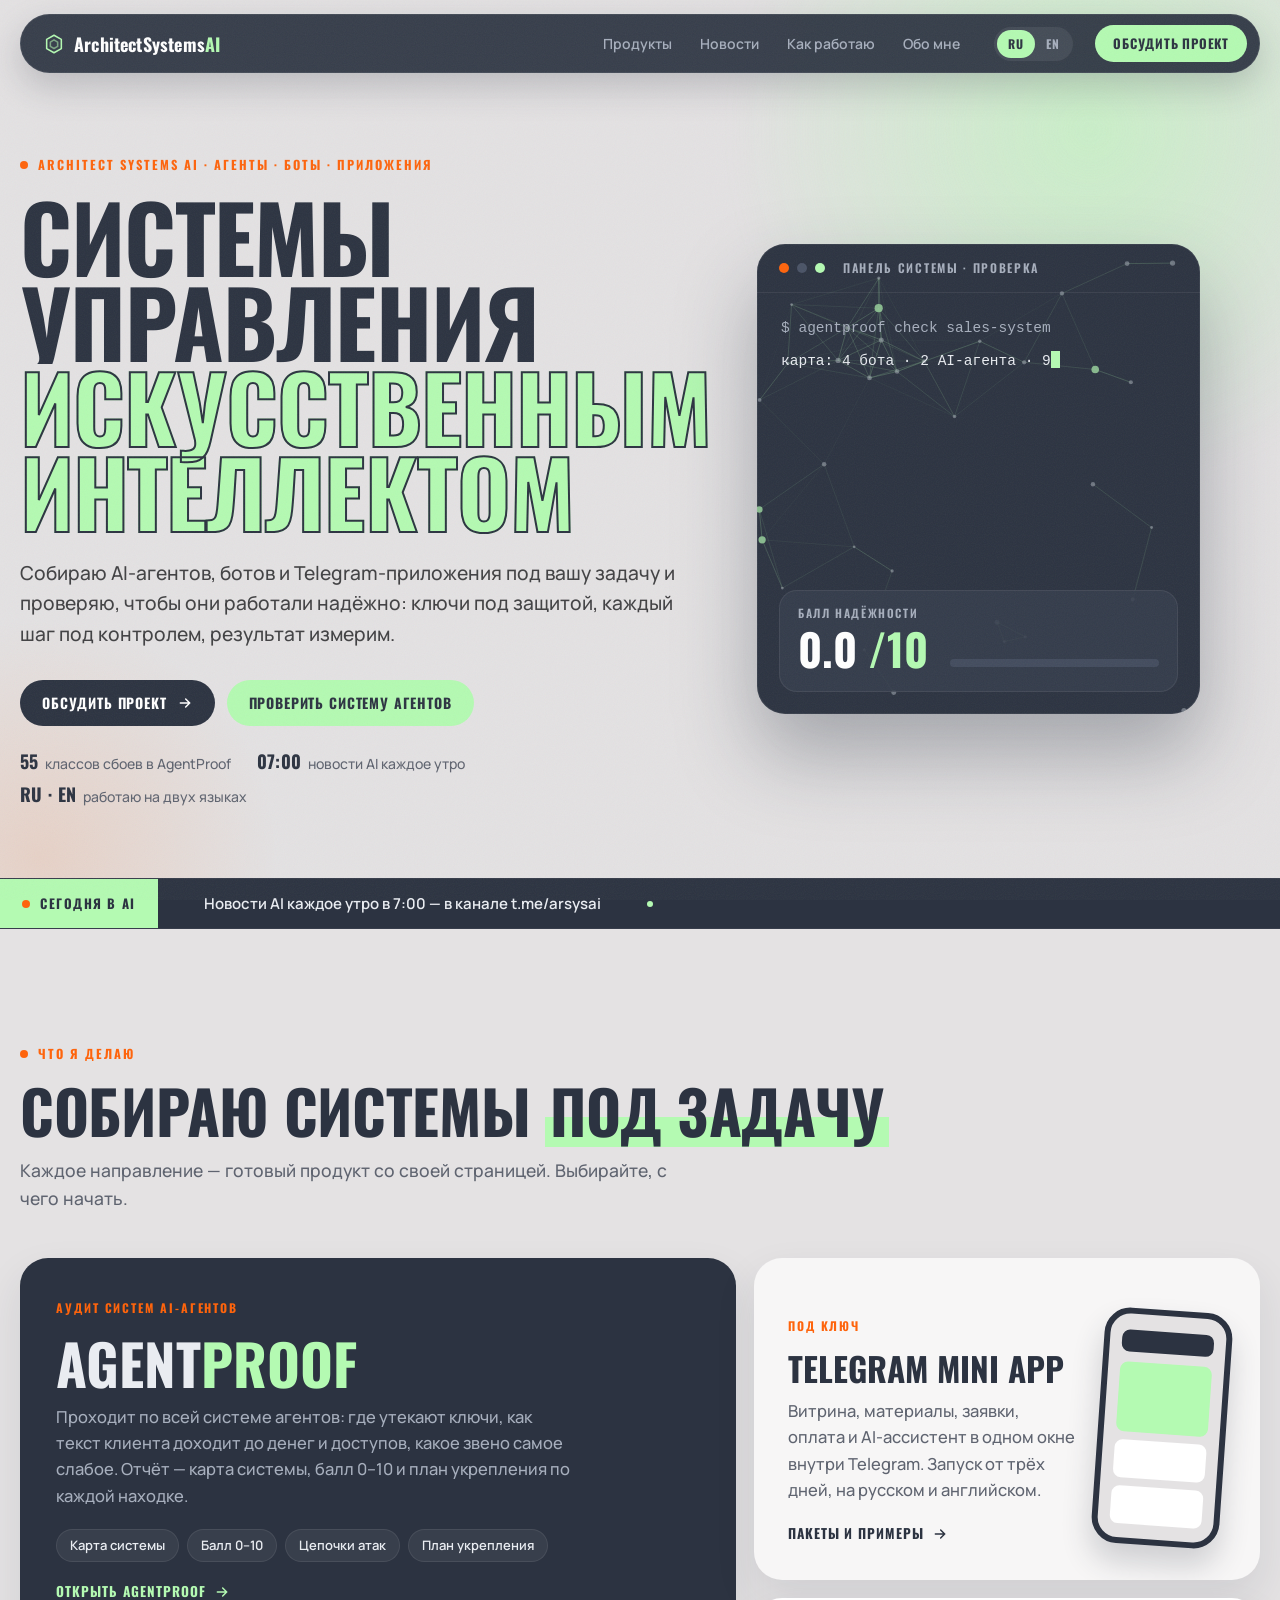
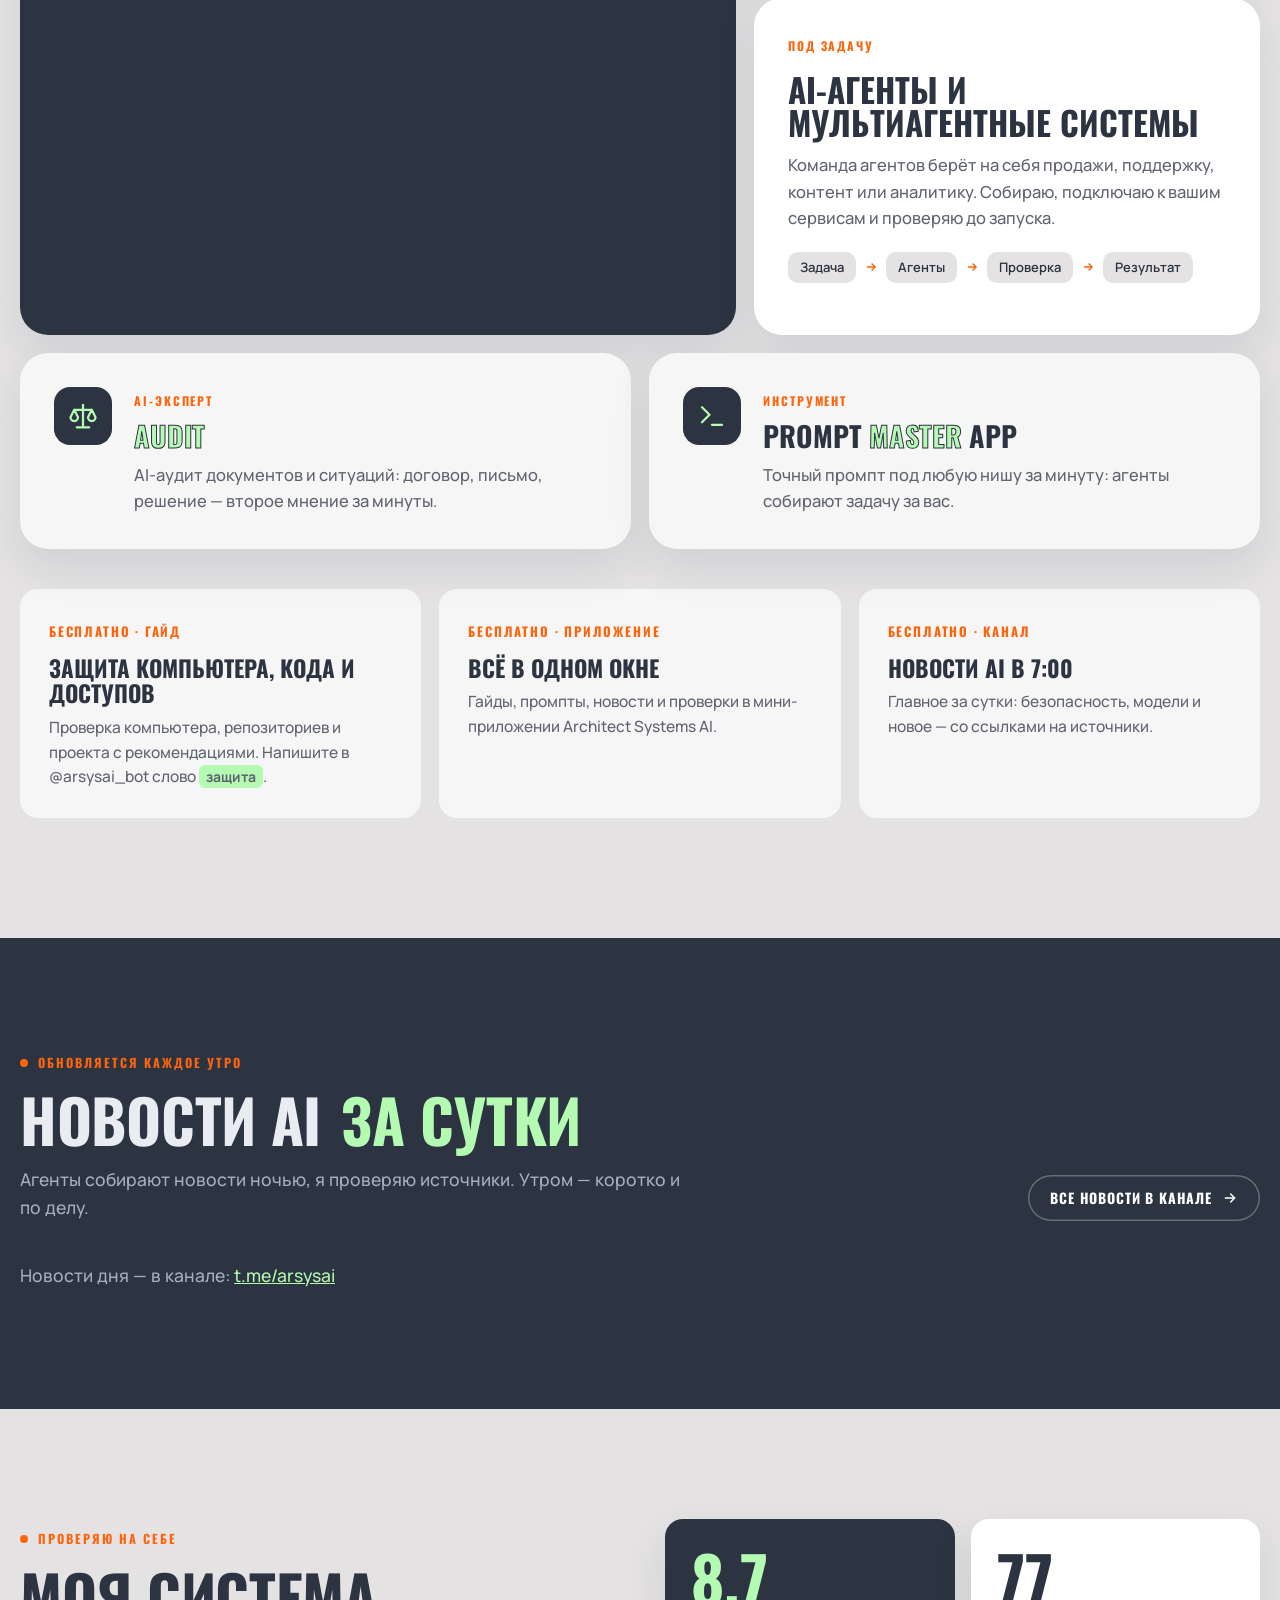
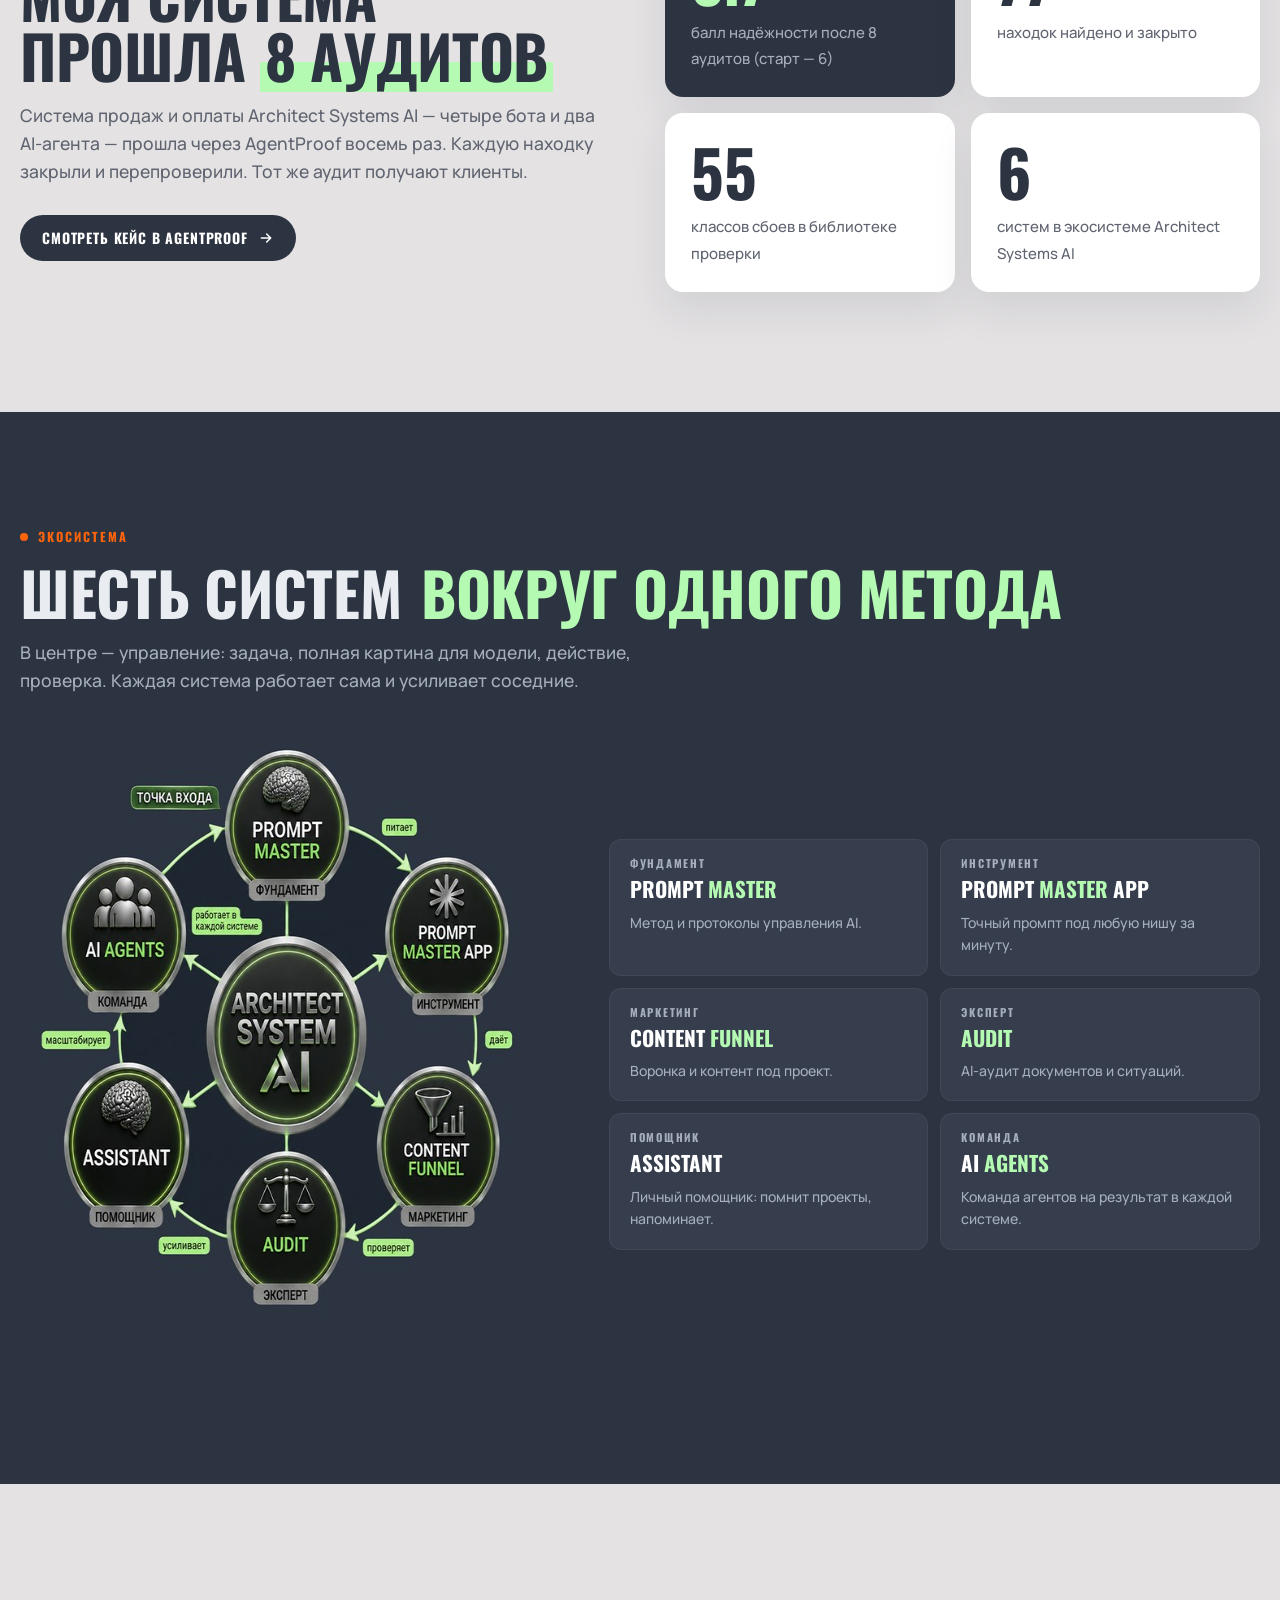
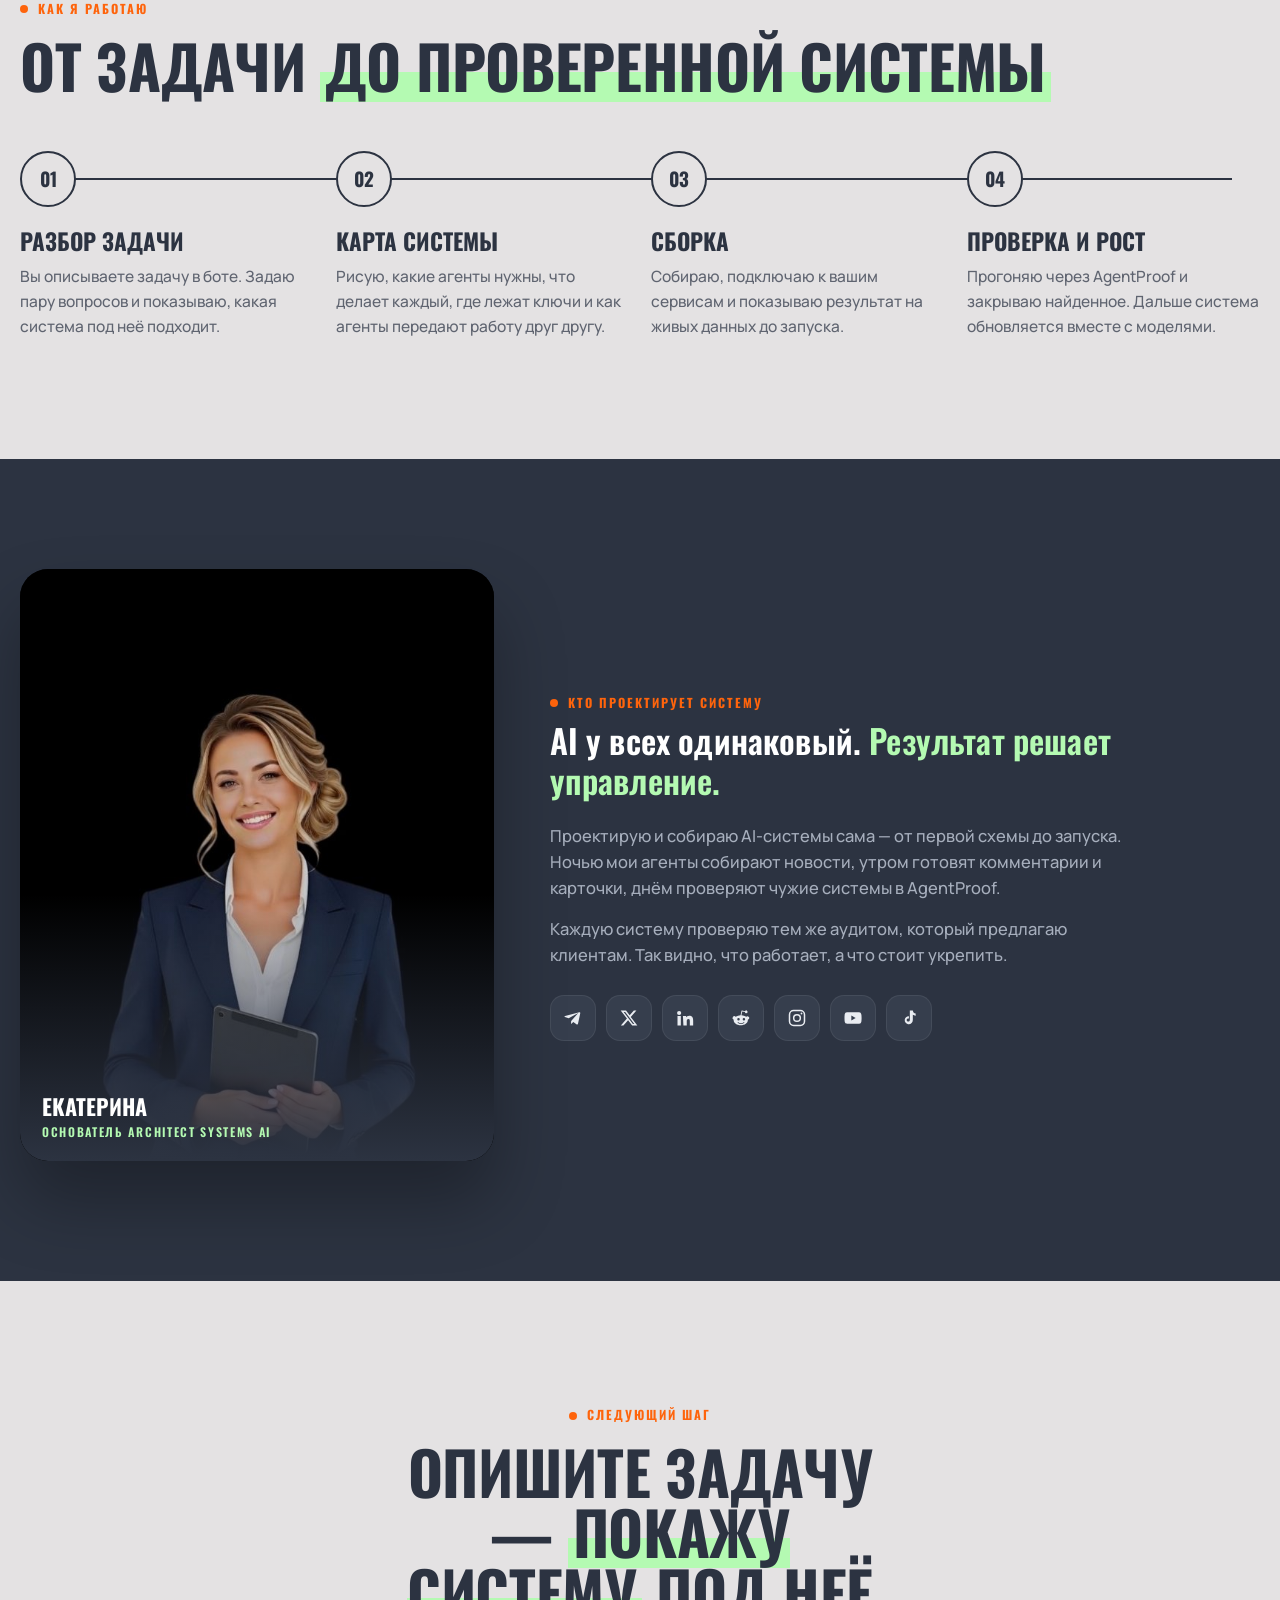
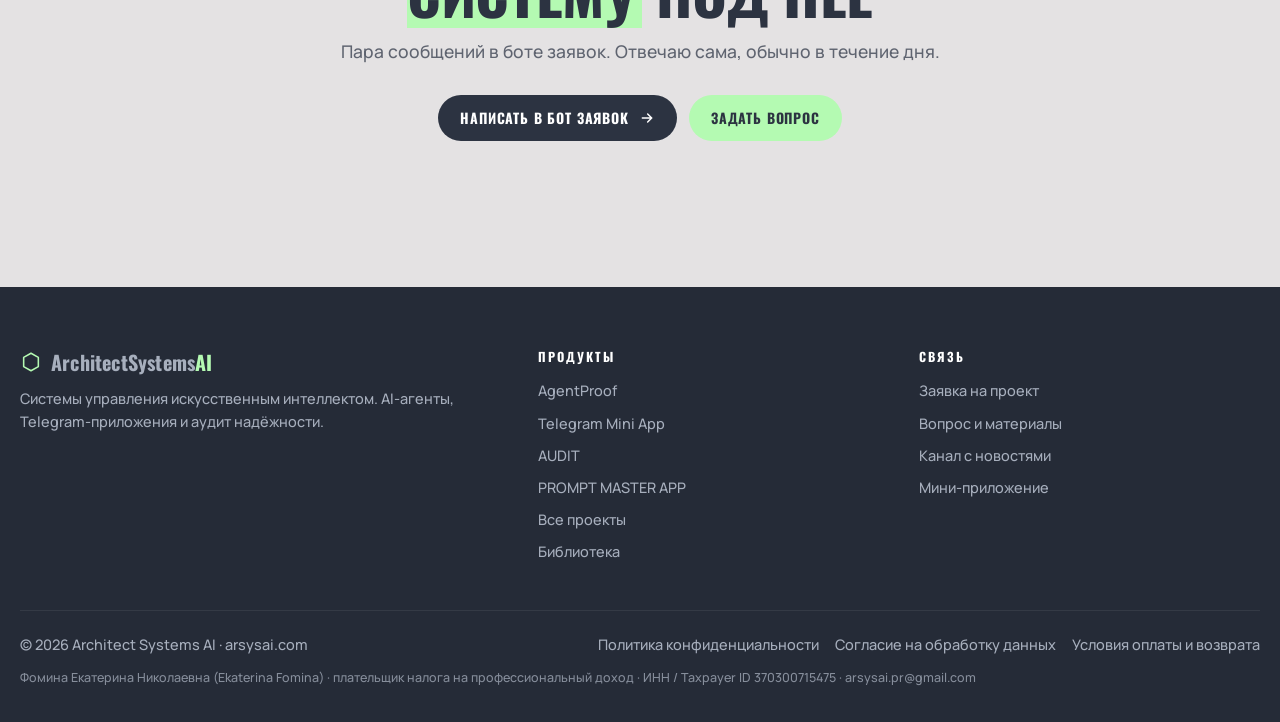
==== commit aebb17e9: "Гайд «Защита компьютера, кода и доступов»: новое название и описание Co-Authored-By: Claude Opus 5.5" ====
--- a/index.html
+++ b/index.html
@@ -462,8 +462,8 @@
     <div class="free">
       <a class="rv" href="https://t.me/arsysai_bot" target="_blank" rel="noopener">
         <span class="n"><span data-l="ru">Бесплатно · гайд</span><span data-l="en">Free · guide</span></span>
-        <h4><span data-l="ru">Защита кода одним промптом</span><span data-l="en">Protect your code with one prompt</span></h4>
-        <p><span data-l="ru">Три промпта для Claude Code, Codex и Cursor. Напишите в @arsysai_bot слово <code>защита</code>.</span><span data-l="en">Three prompts for Claude Code, Codex and Cursor. Send <code>защита</code> to @arsysai_bot.</span></p>
+        <h4><span data-l="ru">Защита компьютера, кода и доступов</span><span data-l="en">Protect your computer, code and access</span></h4>
+        <p><span data-l="ru">Проверка компьютера, репозиториев и проекта с рекомендациями. Напишите в @arsysai_bot слово <code>защита</code>.</span><span data-l="en">A check of your computer, repos and project with recommendations. Send <code>security</code> to @arsysai_bot.</span></p>
       </a>
       <a class="rv" style="--d:.1s" href="https://hub.arsysai.com/app.html" target="_blank" rel="noopener">
         <span class="n"><span data-l="ru">Бесплатно · приложение</span><span data-l="en">Free · app</span></span>
